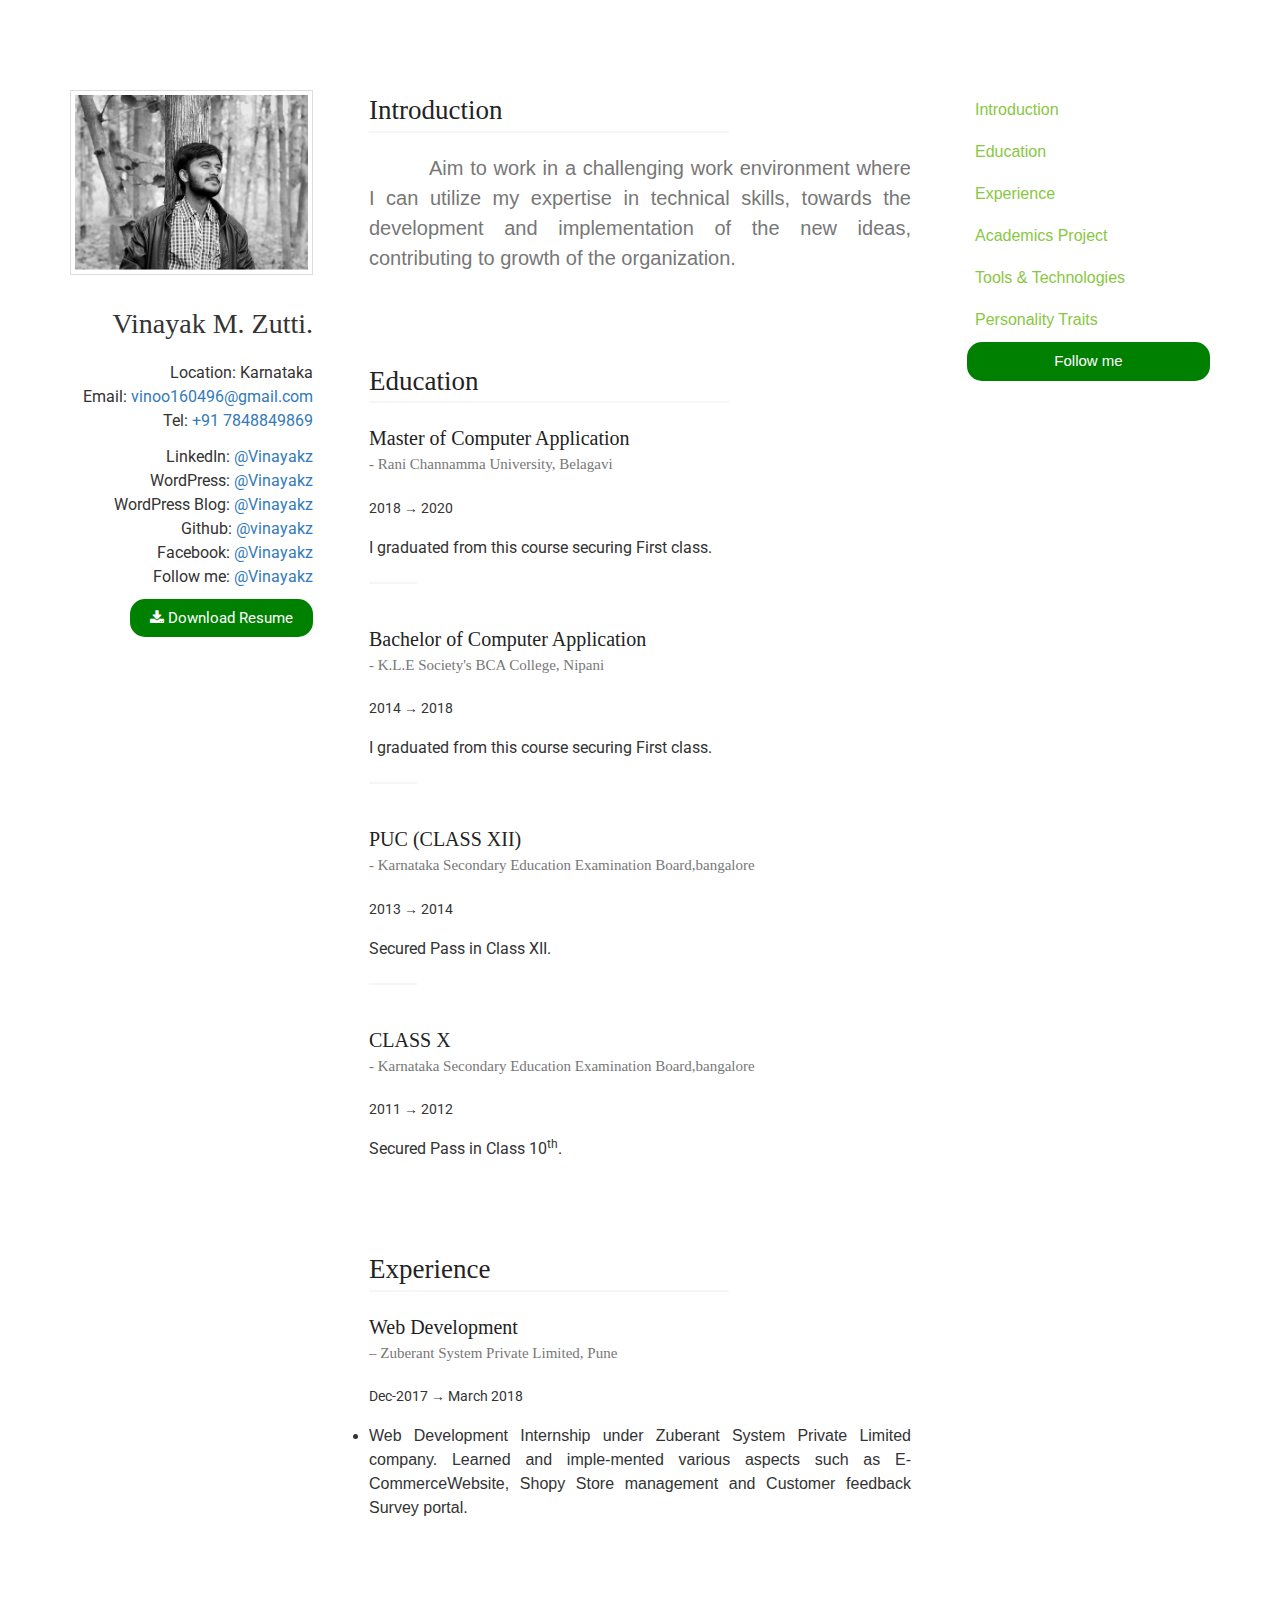
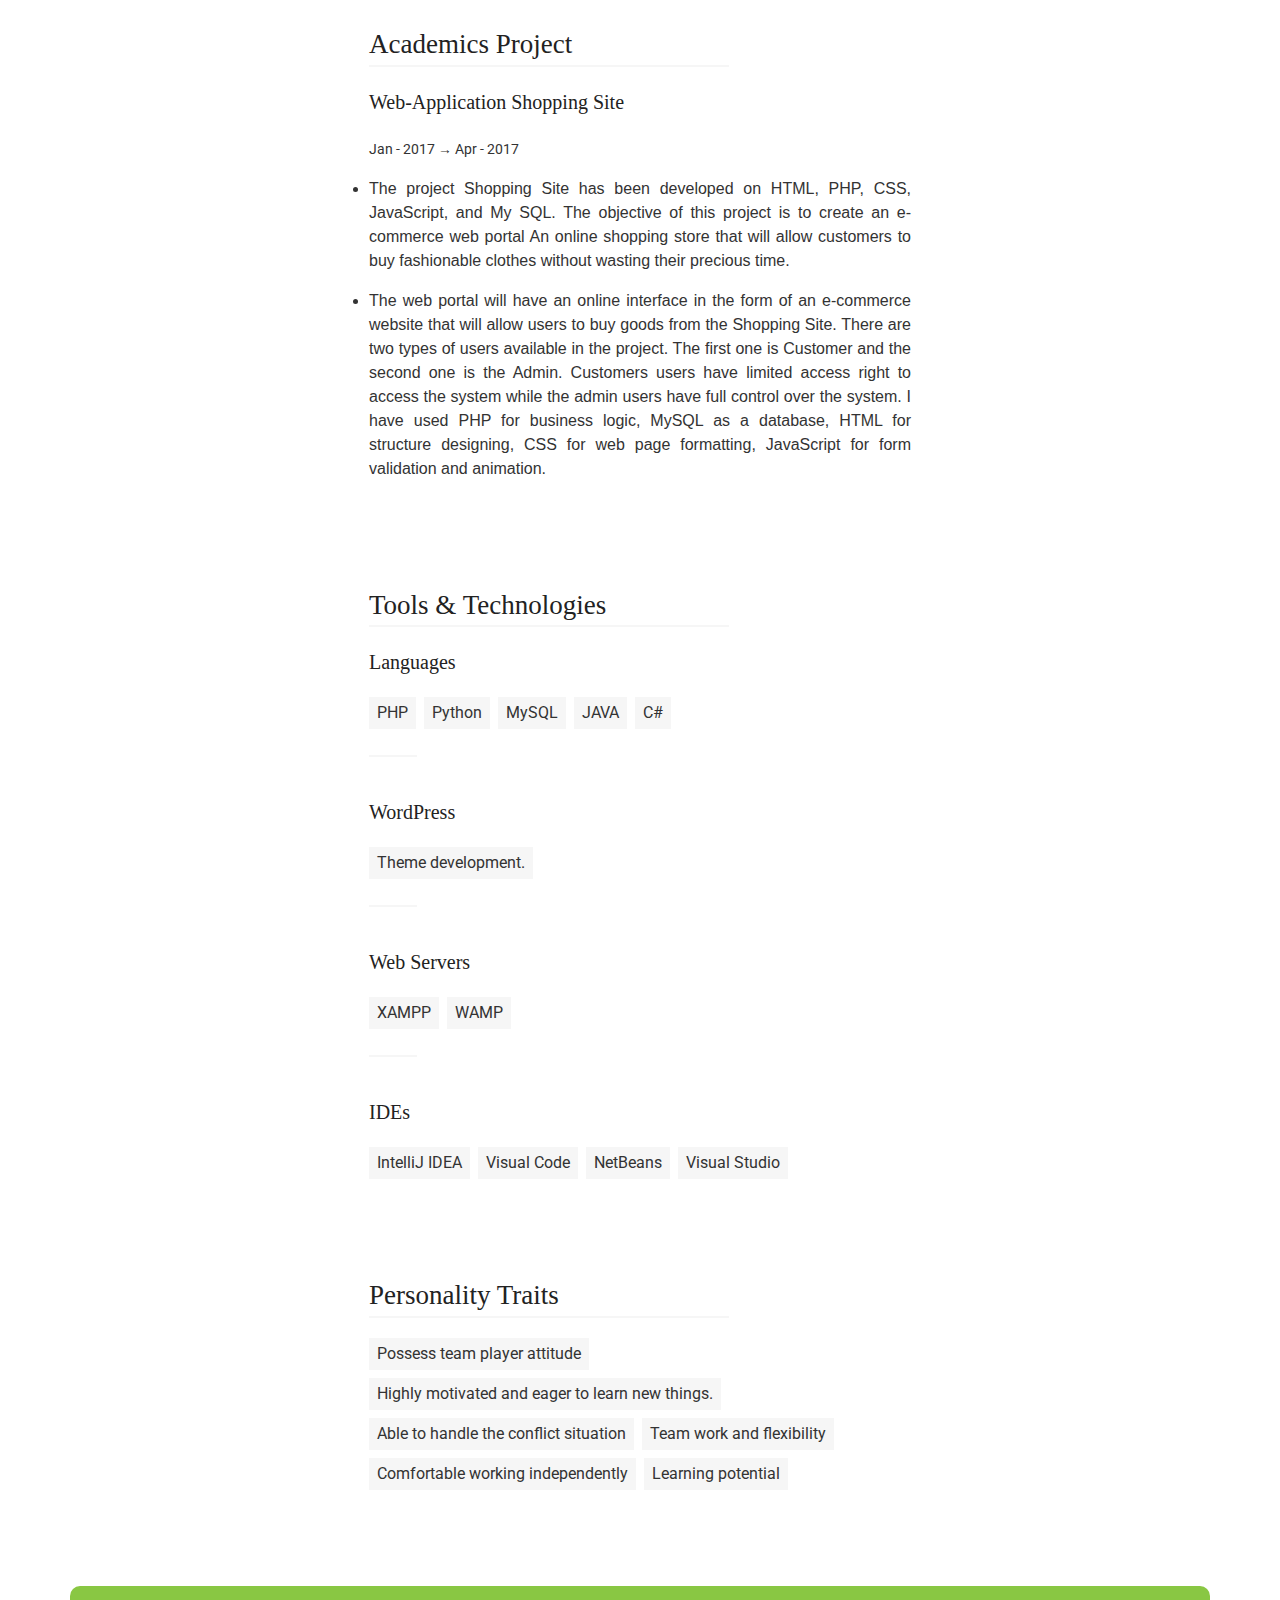
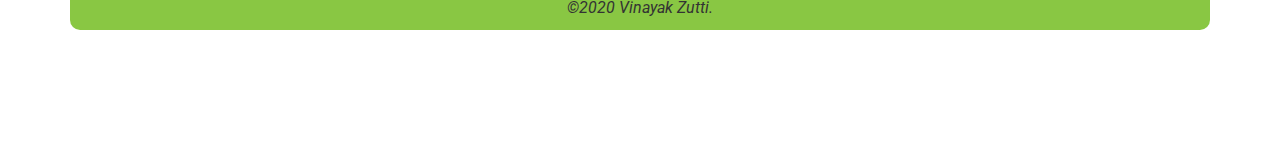
==== index.html @ da9be125 "Update index.html" ====
<!DOCTYPE html>
<html class="gr__themes_lbarrow_com" lang="en"><head>
<meta http-equiv="content-type" content="text/html; charset=UTF-8">
    <title>Vinayak Zutti</title>
    <meta charset="utf-8">
    <meta name="viewport" content="width=device-width, initial-scale=1">
    <meta http-equiv="X-UA-Compatible" content="IE=edge">

    <meta name="description" content="Vinayak Zutti">
    <link rel="icon" href="vinayak.JPG" type="image/gif" sizes="16x16">

    <!-- Styles -->
    <link rel="stylesheet" href="https://cdnjs.cloudflare.com/ajax/libs/font-awesome/4.7.0/css/font-awesome.min.css">
    <link rel="stylesheet" media="all" href="styles/plain.css">
    <link rel="stylesheet" media="all" href="styles/style.css">
    <!-- /Styles -->

    <!-- HTML5 shim and Respond.js for IE8 support of HTML5 elements and media queries -->
    <!-- WARNING: Respond.js doesn't work if you view the page via file:// -->
    <!--[if lt IE 9]>
      <script src="https://oss.maxcdn.com/html5shiv/3.7.3/html5shiv.min.js"></script>
      <script src="https://oss.maxcdn.com/respond/1.4.2/respond.min.js"></script>
    <![endif]-->
<script src="styles/prompt.js"></script>

</head>

<body data-spy="scroll" data-target="#resumeNavigationScrollSpy" data-offset="70" data-gr-c-s-loaded="true">    
    
    <div class="container">
        
        <div class="row">
            <div class="col-xs-12 col-sm-4 col-md-3 resume-profile">

                <img src="./vinayak.JPG" class="img-thumbnail" alt="Vinayak M. Zutti." width="250">
                <p style="font-family: 'Times New Roman', Times, serif; font-size: 21pt;">Vinayak M. Zutti.</p>

                <ul class="list-unstyled">
                    <li>Location: Karnataka</li>
                    <li>Email: <a href="mailto://vinoo160496@gmail.com">vinoo160496@gmail.com</a></li>                    
                    <li>Tel: <a href="tel://+918904163401">+91 7848849869</a></li>
                    
                </ul>

                <ul class="list-unstyled">
                    <li>
                        LinkedIn: <a href="https://www.linkedin.com/in/vinayak-zutti-a505b1134/" target="_blank">@Vinayakz</a>
                    </li>
                    <li>
                        WordPress: <a href="https://profiles.wordpress.org/vinayakz/" target="_blank">@Vinayakz</a>
                    </li>
                    <li>
                        WordPress Blog: <a href="https://vinayakz.wordpress.com/" target="_blank">@Vinayakz</a>
                    </li>
                    <li>
                        Github: <a href="http://github.com/vinayakz" target="_blank">@vinayakz</a>
                    </li>   
                    <li>
                        Facebook: <a href="https://www.facebook.com/vinoo160496" target="_blank">@Vinayakz</a>
                    </li>   
                    <li>
                        Follow me: <a href="https://vinayakz.github.io/Follow_me.html" target="_blank">@Vinayakz</a>
                    </li> 
                    <li style="margin-top: 10px;"><a href="styles/Vinayak_Z_R_sum_.pdf" class="btn"><i class="fa fa-download"></i>  Download Resume</a></li>            
                </ul>
            </div>
            <!-- /.resume-profile -->

            <div class="col-xs-12 col-sm-8 col-md-6 resume-info">

                <section class="resume-info-section">
                    <h2 id="introduction">Introduction</h2>
                    <p class="lead text-justify" style="font-family: 'Lucida Sans', 'Lucida Sans Regular', 'Lucida Grande', 'Lucida Sans Unicode', Geneva, Verdana, sans-serif; font">
                        &emsp;&emsp;&emsp;Aim to work in a challenging work environment where I can utilize my expertise in technical skills, towards the development and implementation of the new ideas, contributing to growth of the organization.
                                         
                    </p>
                </section>

                <section class="resume-info-section">
                    <h2 id="education">Education</h2>

                    <div class="resume-info-section-block">
                        <h4>
                            Master of Computer Application
                            <small>- Rani Channamma University, Belagavi </small>
                        </h4>
                        <p>
                            <small>
                                2018 → 2020
                            </small>
                        </p>
                        <p>
                            I graduated from this course securing First class.
                        </p>
                    </div>


                    <div class="resume-info-section-block">
                        <h4>
                            Bachelor of Computer Application
                            <small>- K.L.E Society's BCA College, Nipani </small>
                        </h4>
                        <p>
                            <small>
                                2014 → 2018
                            </small>
                        </p>

                        <p>
                            I graduated from this course securing First class.
                        </p>
                    </div>

                    <div class="resume-info-section-block">
                        <h4>
                            PUC (CLASS XII)
                            <small>- Karnataka Secondary Education Examination Board,bangalore </small>
                        </h4>
                        <p>
                            <small>
                                2013 → 2014
                            </small>
                        </p>

                        <p>
                            Secured Pass in Class XII.
                        </p>
                    </div>


                    <div class="resume-info-section-block">
                        <h4>
                            CLASS X
                            <small>- Karnataka Secondary Education Examination Board,bangalore </small>
                        </h4>
                        <p>
                            <small>
                                2011 → 2012
                            </small>
                        </p>

                        <p>
                            Secured Pass in Class 10<sup>th</sup>.
                        </p>
                    </div>

                </section>

                <section class="resume-info-section">
                    <h2 id="experience">Experience</h2>
                    <div class="resume-info-section-block">
                        <h4 id="experience-web-designer-and-trainee-web-developer">
                            Web Development
                            <small> – Zuberant System Private Limited, Pune</small>
                        </h4>
                        <p>
                            <small>
                                Dec-2017 → March 2018
                            </small>
                        </p>

                        <p>
                            <ul style="text-align: justify; padding: 0; flex: auto; margin: 0; font-family: 'Trebuchet MS', 'Lucida Sans Unicode', 'Lucida Grande', 'Lucida Sans', Arial, sans-serif;">
                                <li>Web Development Internship under Zuberant System Private Limited company. Learned and imple-mented
                                various aspects such as E-CommerceWebsite, Shopy Store management and Customer feedback Survey portal.</li>
                            </ul>                     
                        </p>
                        
                    </div>
                    
                </section>



                <section class="resume-info-section">
                    <h2 id="ACADEMICPROJECTS">Academics Project</h2>
                    <div class="resume-info-section-block">
                        <h4 id="experience-web-designer-and-trainee-web-developer">
                            Web-Application Shopping Site
                        </h4>
                        <p>
                            <small>
                                Jan - 2017 → Apr - 2017
                            </small>
                        </p>

                        <p>
                            <ul style="text-align: justify; padding: 0; flex: auto; margin: 0; font-family: 'Trebuchet MS', 'Lucida Sans Unicode', 'Lucida Grande', 'Lucida Sans', Arial, sans-serif;">
                                <li>The project Shopping Site has been developed on HTML, PHP, CSS, JavaScript, and My SQL. The objective of this project is to create an e-commerce web portal An online shopping store that will allow customers to buy fashionable clothes without wasting their precious time.</li>
                                <li>The web portal will have an online interface in the form of an e-commerce website that will allow users to buy goods from the Shopping Site. There are two types of users available in the project. The first one is Customer and the second one is the Admin. Customers users have limited access right to access the system while the admin users have full control over the system. I have used PHP for business logic, MySQL as a database, HTML for structure designing, CSS for web page formatting, JavaScript for form validation and animation.</li>
                                
                            </ul>                     
                        </p>
                        
                    </div>
                    
                </section>



                <section class="resume-info-section tools-and-tech">
                    <h2 id="tools-and-technologies">Tools &amp; Technologies</h2>

                    <div class="resume-info-section-block">
                        <h4>Languages</h4>
                        <ul class="list-unstyled tag-list">                            
                            <li>PHP</li>
                            <li>Python</li>
                            <li>MySQL</li>
                            <li>JAVA</li>
                            <li>C#</li>                            
                        </ul>
                    </div>

                    <div class="resume-info-section-block">
                        <h4>WordPress</h4>
                        <ul class="list-unstyled tag-list">
                            <li>Theme development.</li>
                        </ul>
                    </div>

                    <div class="resume-info-section-block">
                        <h4>Web Servers</h4>
                        <ul class="list-unstyled tag-list">
                            <li>XAMPP</li>
                            <li>WAMP</li>                          
                        </ul>
                    </div>

                    <div class="resume-info-section-block">
                        <h4>IDEs</h4>
                        <ul class="list-unstyled tag-list">
                            <li>IntelliJ IDEA</li>
                            <li>Visual Code</li>                            
                            <li>NetBeans</li>
                            <li>Visual Studio</li>
                        </ul>
                    </div>
                    
                </section>
                
                <section class="resume-info-section">
                    <h2 id="PersonalityTraits">Personality Traits</h2>
                    <ul class="list-unstyled tag-list">
                        <li>Possess team player attitude</li> 
                        <li>Highly motivated and eager to learn new things.</li>   
                        <li>Able to handle the conflict situation</li> 
                        <li>Team work and flexibility</li> 
                        <li>Comfortable working independently</li> 
                        <li>Learning potential</li> 
                    </ul>

                </section>


            </div>
            <!-- /.resume-info -->

            <div id="resumeNavigationScrollSpy" class="col-md-3">
                <ul style="font-family: 'Trebuchet MS', 'Lucida Sans Unicode', 'Lucida Grande', 'Lucida Sans', Arial, sans-serif;" class="nav nav nav-pills nav-stacked resume-navigation hidden-print hidden-sm hidden-xs affix-top" data-spy="affix" data-offset-top="0">
                   
                    <li>
                        <a style="border-radius: 10px; color: #89c743;" href="#introduction">Introduction</a>
                    </li>
                    <li>
                        <a style="border-radius: 10px; color: #89c743;" href="#education">Education</a>
                    </li>
                    <li>
                        <a style="border-radius: 10px; color: #89c743;" href="#experience">Experience</a>
                        
                    </li>
                    <li>
                        <a style="border-radius: 10px; color: #89c743;" href="#ACADEMICPROJECTS">Academics Project</a>
                    </li>
                    <li>
                        <a style="border-radius: 10px; color: #89c743;" href="#tools-and-technologies">Tools &amp; Technologies</a>
                    </li>
                    <li>
                        <a style="border-radius: 10px; color: #89c743;" href="#PersonalityTraits">Personality Traits</a>
                    </li>
                    <li>
                        <a style="border-radius: 15px; color: #fff;" class="btn" href="Follow_me.html">Follow me</a>
                    </li>
                   <!-- <li>

                        <a style="border-radius: 10px; color: #89c743;" href="logout.php">Logout</a>
                    </li> -->
                        
                </ul>
                <!-- /.resume-navigation -->
            </div> <!-- /#resumeNavigationScrollSpy -->
        </div>
        <!-- /.row -->
        <div class="footer" style="position:static; left: 0; bottom: -2958px; width: 100%; font-style: italic;">&copy;2020 Vinayak Zutti.</div>
    </div>
    <!-- /.Container -->
    

    <!-- Javascript -->
    <script type="text/javascript" src="styles/app.js"></script>
    <!-- /Javscript -->
    
    
       <!--  <script type="text/javascript">
            alert("Page is restricted. Please login to continue.");
            window.location.href="index.php";
        </script>
 -->
</body><span class="gr__tooltip"><span class="gr__tooltip-content"></span><i class="gr__tooltip-logo"></i><span class="gr__triangle"></span></span>

</html>
---- styles/plain.css ----
@charset "UTF-8";@import url(https://fonts.googleapis.com/css?family=Roboto);/*!
 * Bootstrap v3.3.7 (http://getbootstrap.com)
 * Copyright 2011-2016 Twitter, Inc.
 * Licensed under MIT (https://github.com/twbs/bootstrap/blob/master/LICENSE)
 *//*! normalize.css v3.0.3 | MIT License | github.com/necolas/normalize.css */hr,img{border:0}body,figure{margin:0}.btn-group>.btn-group,.btn-toolbar .btn,.btn-toolbar .btn-group,.btn-toolbar .input-group,.col-xs-1,.col-xs-10,.col-xs-11,.col-xs-12,.col-xs-2,.col-xs-3,.col-xs-4,.col-xs-5,.col-xs-6,.col-xs-7,.col-xs-8,.col-xs-9,.dropdown-menu{float:left}.img-responsive,.img-thumbnail,.table,label{max-width:100%}.navbar-fixed-bottom .navbar-collapse,.navbar-fixed-top .navbar-collapse,.pre-scrollable{max-height:340px}html{font-family:sans-serif;-ms-text-size-adjust:100%;-webkit-text-size-adjust:100%}article,aside,details,figcaption,figure,footer,header,hgroup,main,menu,nav,section,summary{display:block}audio,canvas,progress,video{display:inline-block;vertical-align:baseline}audio:not([controls]){display:none;height:0}[hidden],template{display:none}a{background-color:transparent}a:active,a:hover{outline:0}b,optgroup,strong{font-weight:700}dfn{font-style:italic}h1{margin:.67em 0}mark{background:#ff0;color:#000}sub,sup{font-size:75%;line-height:0;position:relative;vertical-align:baseline}sup{top:-.5em}sub{bottom:-.25em}img{vertical-align:middle}svg:not(:root){overflow:hidden}hr{box-sizing:content-box;height:0}pre,textarea{overflow:auto}code,kbd,pre,samp{font-size:1em}button,input,optgroup,select,textarea{color:inherit;font:inherit;margin:0}button{overflow:visible}button,select{text-transform:none}button,html input[type=button],input[type=reset],input[type=submit]{-webkit-appearance:button;cursor:pointer}button[disabled],html input[disabled]{cursor:default}button::-moz-focus-inner,input::-moz-focus-inner{border:0;padding:0}input[type=checkbox],input[type=radio]{box-sizing:border-box;padding:0}input[type=number]::-webkit-inner-spin-button,input[type=number]::-webkit-outer-spin-button{height:auto}input[type=search]::-webkit-search-cancel-button,input[type=search]::-webkit-search-decoration{-webkit-appearance:none}table{border-collapse:collapse;border-spacing:0}td,th{padding:0}/*! Source: https://github.com/h5bp/html5-boilerplate/blob/master/src/css/main.css */@media print{blockquote,img,pre,tr{page-break-inside:avoid}*,:after,:before{background:0 0!important;color:#000!important;box-shadow:none!important;text-shadow:none!important}a,a:visited{text-decoration:underline}a[href]:after{content:" (" attr(href) ")"}abbr[title]:after{content:" (" attr(title) ")"}a[href^="#"]:after,a[href^="javascript:"]:after{content:""}blockquote,pre{border:1px solid #999}thead{display:table-header-group}img{max-width:100%!important}h2,h3,p{orphans:3;widows:3}h2,h3{page-break-after:avoid}.navbar{display:none}.btn>.caret,.dropup>.btn>.caret{border-top-color:#000!important}.label{border:1px solid #000}.table{border-collapse:collapse!important}.table td,.table th{background-color:#fff!important}.table-bordered td,.table-bordered th{border:1px solid #ddd!important}}.btn,.btn-danger.active,.btn-danger:active,.btn-default.active,.btn-default:active,.btn-info.active,.btn-info:active,.btn-primary.active,.btn-primary:active,.btn-warning.active,.btn-warning:active,.btn.active,.btn:active,.dropdown-menu>.disabled>a:focus,.dropdown-menu>.disabled>a:hover,.form-control,.navbar-toggle,.open>.btn-danger.dropdown-toggle,.open>.btn-default.dropdown-toggle,.open>.btn-info.dropdown-toggle,.open>.btn-primary.dropdown-toggle,.open>.btn-warning.dropdown-toggle{background-image:none}.img-thumbnail,body{background-color:#fff}@font-face{font-family:'Glyphicons Halflings';src:url(../fonts/bootstrap/glyphicons-halflings-regular.eot);src:url(../fonts/bootstrap/glyphicons-halflings-regular.eot?#iefix) format("embedded-opentype"),url(../fonts/bootstrap/glyphicons-halflings-regular.woff2) format("woff2"),url(../fonts/bootstrap/glyphicons-halflings-regular.woff) format("woff"),url(../fonts/bootstrap/glyphicons-halflings-regular.ttf) format("truetype"),url(../fonts/bootstrap/glyphicons-halflings-regular.svg#glyphicons_halflingsregular) format("svg")}.glyphicon{position:relative;top:1px;display:inline-block;font-family:'Glyphicons Halflings';font-style:normal;font-weight:400;line-height:1;-webkit-font-smoothing:antialiased;-moz-osx-font-smoothing:grayscale}.glyphicon-asterisk:before{content:"\002a"}.glyphicon-plus:before{content:"\002b"}.glyphicon-eur:before,.glyphicon-euro:before{content:"\20ac"}.glyphicon-minus:before{content:"\2212"}.glyphicon-cloud:before{content:"\2601"}.glyphicon-envelope:before{content:"\2709"}.glyphicon-pencil:before{content:"\270f"}.glyphicon-glass:before{content:"\e001"}.glyphicon-music:before{content:"\e002"}.glyphicon-search:before{content:"\e003"}.glyphicon-heart:before{content:"\e005"}.glyphicon-star:before{content:"\e006"}.glyphicon-star-empty:before{content:"\e007"}.glyphicon-user:before{content:"\e008"}.glyphicon-film:before{content:"\e009"}.glyphicon-th-large:before{content:"\e010"}.glyphicon-th:before{content:"\e011"}.glyphicon-th-list:before{content:"\e012"}.glyphicon-ok:before{content:"\e013"}.glyphicon-remove:before{content:"\e014"}.glyphicon-zoom-in:before{content:"\e015"}.glyphicon-zoom-out:before{content:"\e016"}.glyphicon-off:before{content:"\e017"}.glyphicon-signal:before{content:"\e018"}.glyphicon-cog:before{content:"\e019"}.glyphicon-trash:before{content:"\e020"}.glyphicon-home:before{content:"\e021"}.glyphicon-file:before{content:"\e022"}.glyphicon-time:before{content:"\e023"}.glyphicon-road:before{content:"\e024"}.glyphicon-download-alt:before{content:"\e025"}.glyphicon-download:before{content:"\e026"}.glyphicon-upload:before{content:"\e027"}.glyphicon-inbox:before{content:"\e028"}.glyphicon-play-circle:before{content:"\e029"}.glyphicon-repeat:before{content:"\e030"}.glyphicon-refresh:before{content:"\e031"}.glyphicon-list-alt:before{content:"\e032"}.glyphicon-lock:before{content:"\e033"}.glyphicon-flag:before{content:"\e034"}.glyphicon-headphones:before{content:"\e035"}.glyphicon-volume-off:before{content:"\e036"}.glyphicon-volume-down:before{content:"\e037"}.glyphicon-volume-up:before{content:"\e038"}.glyphicon-qrcode:before{content:"\e039"}.glyphicon-barcode:before{content:"\e040"}.glyphicon-tag:before{content:"\e041"}.glyphicon-tags:before{content:"\e042"}.glyphicon-book:before{content:"\e043"}.glyphicon-bookmark:before{content:"\e044"}.glyphicon-print:before{content:"\e045"}.glyphicon-camera:before{content:"\e046"}.glyphicon-font:before{content:"\e047"}.glyphicon-bold:before{content:"\e048"}.glyphicon-italic:before{content:"\e049"}.glyphicon-text-height:before{content:"\e050"}.glyphicon-text-width:before{content:"\e051"}.glyphicon-align-left:before{content:"\e052"}.glyphicon-align-center:before{content:"\e053"}.glyphicon-align-right:before{content:"\e054"}.glyphicon-align-justify:before{content:"\e055"}.glyphicon-list:before{content:"\e056"}.glyphicon-indent-left:before{content:"\e057"}.glyphicon-indent-right:before{content:"\e058"}.glyphicon-facetime-video:before{content:"\e059"}.glyphicon-picture:before{content:"\e060"}.glyphicon-map-marker:before{content:"\e062"}.glyphicon-adjust:before{content:"\e063"}.glyphicon-tint:before{content:"\e064"}.glyphicon-edit:before{content:"\e065"}.glyphicon-share:before{content:"\e066"}.glyphicon-check:before{content:"\e067"}.glyphicon-move:before{content:"\e068"}.glyphicon-step-backward:before{content:"\e069"}.glyphicon-fast-backward:before{content:"\e070"}.glyphicon-backward:before{content:"\e071"}.glyphicon-play:before{content:"\e072"}.glyphicon-pause:before{content:"\e073"}.glyphicon-stop:before{content:"\e074"}.glyphicon-forward:before{content:"\e075"}.glyphicon-fast-forward:before{content:"\e076"}.glyphicon-step-forward:before{content:"\e077"}.glyphicon-eject:before{content:"\e078"}.glyphicon-chevron-left:before{content:"\e079"}.glyphicon-chevron-right:before{content:"\e080"}.glyphicon-plus-sign:before{content:"\e081"}.glyphicon-minus-sign:before{content:"\e082"}.glyphicon-remove-sign:before{content:"\e083"}.glyphicon-ok-sign:before{content:"\e084"}.glyphicon-question-sign:before{content:"\e085"}.glyphicon-info-sign:before{content:"\e086"}.glyphicon-screenshot:before{content:"\e087"}.glyphicon-remove-circle:before{content:"\e088"}.glyphicon-ok-circle:before{content:"\e089"}.glyphicon-ban-circle:before{content:"\e090"}.glyphicon-arrow-left:before{content:"\e091"}.glyphicon-arrow-right:before{content:"\e092"}.glyphicon-arrow-up:before{content:"\e093"}.glyphicon-arrow-down:before{content:"\e094"}.glyphicon-share-alt:before{content:"\e095"}.glyphicon-resize-full:before{content:"\e096"}.glyphicon-resize-small:before{content:"\e097"}.glyphicon-exclamation-sign:before{content:"\e101"}.glyphicon-gift:before{content:"\e102"}.glyphicon-leaf:before{content:"\e103"}.glyphicon-fire:before{content:"\e104"}.glyphicon-eye-open:before{content:"\e105"}.glyphicon-eye-close:before{content:"\e106"}.glyphicon-warning-sign:before{content:"\e107"}.glyphicon-plane:before{content:"\e108"}.glyphicon-calendar:before{content:"\e109"}.glyphicon-random:before{content:"\e110"}.glyphicon-comment:before{content:"\e111"}.glyphicon-magnet:before{content:"\e112"}.glyphicon-chevron-up:before{content:"\e113"}.glyphicon-chevron-down:before{content:"\e114"}.glyphicon-retweet:before{content:"\e115"}.glyphicon-shopping-cart:before{content:"\e116"}.glyphicon-folder-close:before{content:"\e117"}.glyphicon-folder-open:before{content:"\e118"}.glyphicon-resize-vertical:before{content:"\e119"}.glyphicon-resize-horizontal:before{content:"\e120"}.glyphicon-hdd:before{content:"\e121"}.glyphicon-bullhorn:before{content:"\e122"}.glyphicon-bell:before{content:"\e123"}.glyphicon-certificate:before{content:"\e124"}.glyphicon-thumbs-up:before{content:"\e125"}.glyphicon-thumbs-down:before{content:"\e126"}.glyphicon-hand-right:before{content:"\e127"}.glyphicon-hand-left:before{content:"\e128"}.glyphicon-hand-up:before{content:"\e129"}.glyphicon-hand-down:before{content:"\e130"}.glyphicon-circle-arrow-right:before{content:"\e131"}.glyphicon-circle-arrow-left:before{content:"\e132"}.glyphicon-circle-arrow-up:before{content:"\e133"}.glyphicon-circle-arrow-down:before{content:"\e134"}.glyphicon-globe:before{content:"\e135"}.glyphicon-wrench:before{content:"\e136"}.glyphicon-tasks:before{content:"\e137"}.glyphicon-filter:before{content:"\e138"}.glyphicon-briefcase:before{content:"\e139"}.glyphicon-fullscreen:before{content:"\e140"}.glyphicon-dashboard:before{content:"\e141"}.glyphicon-paperclip:before{content:"\e142"}.glyphicon-heart-empty:before{content:"\e143"}.glyphicon-link:before{content:"\e144"}.glyphicon-phone:before{content:"\e145"}.glyphicon-pushpin:before{content:"\e146"}.glyphicon-usd:before{content:"\e148"}.glyphicon-gbp:before{content:"\e149"}.glyphicon-sort:before{content:"\e150"}.glyphicon-sort-by-alphabet:before{content:"\e151"}.glyphicon-sort-by-alphabet-alt:before{content:"\e152"}.glyphicon-sort-by-order:before{content:"\e153"}.glyphicon-sort-by-order-alt:before{content:"\e154"}.glyphicon-sort-by-attributes:before{content:"\e155"}.glyphicon-sort-by-attributes-alt:before{content:"\e156"}.glyphicon-unchecked:before{content:"\e157"}.glyphicon-expand:before{content:"\e158"}.glyphicon-collapse-down:before{content:"\e159"}.glyphicon-collapse-up:before{content:"\e160"}.glyphicon-log-in:before{content:"\e161"}.glyphicon-flash:before{content:"\e162"}.glyphicon-log-out:before{content:"\e163"}.glyphicon-new-window:before{content:"\e164"}.glyphicon-record:before{content:"\e165"}.glyphicon-save:before{content:"\e166"}.glyphicon-open:before{content:"\e167"}.glyphicon-saved:before{content:"\e168"}.glyphicon-import:before{content:"\e169"}.glyphicon-export:before{content:"\e170"}.glyphicon-send:before{content:"\e171"}.glyphicon-floppy-disk:before{content:"\e172"}.glyphicon-floppy-saved:before{content:"\e173"}.glyphicon-floppy-remove:before{content:"\e174"}.glyphicon-floppy-save:before{content:"\e175"}.glyphicon-floppy-open:before{content:"\e176"}.glyphicon-credit-card:before{content:"\e177"}.glyphicon-transfer:before{content:"\e178"}.glyphicon-cutlery:before{content:"\e179"}.glyphicon-header:before{content:"\e180"}.glyphicon-compressed:before{content:"\e181"}.glyphicon-earphone:before{content:"\e182"}.glyphicon-phone-alt:before{content:"\e183"}.glyphicon-tower:before{content:"\e184"}.glyphicon-stats:before{content:"\e185"}.glyphicon-sd-video:before{content:"\e186"}.glyphicon-hd-video:before{content:"\e187"}.glyphicon-subtitles:before{content:"\e188"}.glyphicon-sound-stereo:before{content:"\e189"}.glyphicon-sound-dolby:before{content:"\e190"}.glyphicon-sound-5-1:before{content:"\e191"}.glyphicon-sound-6-1:before{content:"\e192"}.glyphicon-sound-7-1:before{content:"\e193"}.glyphicon-copyright-mark:before{content:"\e194"}.glyphicon-registration-mark:before{content:"\e195"}.glyphicon-cloud-download:before{content:"\e197"}.glyphicon-cloud-upload:before{content:"\e198"}.glyphicon-tree-conifer:before{content:"\e199"}.glyphicon-tree-deciduous:before{content:"\e200"}.glyphicon-cd:before{content:"\e201"}.glyphicon-save-file:before{content:"\e202"}.glyphicon-open-file:before{content:"\e203"}.glyphicon-level-up:before{content:"\e204"}.glyphicon-copy:before{content:"\e205"}.glyphicon-paste:before{content:"\e206"}.glyphicon-alert:before{content:"\e209"}.glyphicon-equalizer:before{content:"\e210"}.glyphicon-king:before{content:"\e211"}.glyphicon-queen:before{content:"\e212"}.glyphicon-pawn:before{content:"\e213"}.glyphicon-bishop:before{content:"\e214"}.glyphicon-knight:before{content:"\e215"}.glyphicon-baby-formula:before{content:"\e216"}.glyphicon-tent:before{content:"\26fa"}.glyphicon-blackboard:before{content:"\e218"}.glyphicon-bed:before{content:"\e219"}.glyphicon-apple:before{content:"\f8ff"}.glyphicon-erase:before{content:"\e221"}.glyphicon-hourglass:before{content:"\231b"}.glyphicon-lamp:before{content:"\e223"}.glyphicon-duplicate:before{content:"\e224"}.glyphicon-piggy-bank:before{content:"\e225"}.glyphicon-scissors:before{content:"\e226"}.glyphicon-bitcoin:before,.glyphicon-btc:before,.glyphicon-xbt:before{content:"\e227"}.glyphicon-jpy:before,.glyphicon-yen:before{content:"\00a5"}.glyphicon-rub:before,.glyphicon-ruble:before{content:"\20bd"}.glyphicon-scale:before{content:"\e230"}.glyphicon-ice-lolly:before{content:"\e231"}.glyphicon-ice-lolly-tasted:before{content:"\e232"}.glyphicon-education:before{content:"\e233"}.glyphicon-option-horizontal:before{content:"\e234"}.glyphicon-option-vertical:before{content:"\e235"}.glyphicon-menu-hamburger:before{content:"\e236"}.glyphicon-modal-window:before{content:"\e237"}.glyphicon-oil:before{content:"\e238"}.glyphicon-grain:before{content:"\e239"}.glyphicon-sunglasses:before{content:"\e240"}.glyphicon-text-size:before{content:"\e241"}.glyphicon-text-color:before{content:"\e242"}.glyphicon-text-background:before{content:"\e243"}.glyphicon-object-align-top:before{content:"\e244"}.glyphicon-object-align-bottom:before{content:"\e245"}.glyphicon-object-align-horizontal:before{content:"\e246"}.glyphicon-object-align-left:before{content:"\e247"}.glyphicon-object-align-vertical:before{content:"\e248"}.glyphicon-object-align-right:before{content:"\e249"}.glyphicon-triangle-right:before{content:"\e250"}.glyphicon-triangle-left:before{content:"\e251"}.glyphicon-triangle-bottom:before{content:"\e252"}.glyphicon-triangle-top:before{content:"\e253"}.glyphicon-console:before{content:"\e254"}.glyphicon-superscript:before{content:"\e255"}.glyphicon-subscript:before{content:"\e256"}.glyphicon-menu-left:before{content:"\e257"}.glyphicon-menu-right:before{content:"\e258"}.glyphicon-menu-down:before{content:"\e259"}.glyphicon-menu-up:before{content:"\e260"}*,:after,:before{box-sizing:border-box}html{font-size:10px;-webkit-tap-highlight-color:transparent}body{font-family:Roboto,sans-serif;font-size:16px;line-height:1.5;color:#333}button,input,select,textarea{font-family:inherit;font-size:inherit;line-height:inherit}a{color:#337ab7;text-decoration:none}a:focus,a:hover{color:#23527c;text-decoration:underline}a:focus{outline:-webkit-focus-ring-color auto 5px;outline-offset:-2px}.img-responsive{display:block;height:auto}.img-rounded{border-radius:0}.img-thumbnail{padding:4px;line-height:1.5;border:1px solid #ddd;border-radius:0;-webkit-transition:all .2s ease-in-out;transition:all .2s ease-in-out;display:inline-block;height:auto}.img-circle{border-radius:50%}hr{margin-top:24px;margin-bottom:24px;border-top:1px solid #eee}.sr-only{position:absolute;width:1px;height:1px;margin:-1px;padding:0;overflow:hidden;clip:rect(0,0,0,0);border:0}.sr-only-focusable:active,.sr-only-focusable:focus{position:static;width:auto;height:auto;margin:0;overflow:visible;clip:auto}[role=button]{cursor:pointer}.h1 .small,.h1 small,.h2 .small,.h2 small,.h3 .small,.h3 small,h1 .small,h1 small,h2 .small,h2 small,h3 .small,h3 small{font-size:65%}.h4 .small,.h4 small,.h5 .small,.h5 small,.h6 .small,.h6 small,h4 .small,h4 small,h5 .small,h5 small,h6 .small,h6 small{font-size:75%}.h1,h1{font-size:28px}.h2,h2{font-size:27px}.h3,h3{font-size:26px}.h4,h4{font-size:20px}.h5,h5{font-size:16px}.h6,h6{font-size:14px}.lead{margin-bottom:24px;font-weight:300}dt,kbd kbd,label{font-weight:700}@media (min-width:768px){.lead{font-size:24px}}.small,small{font-size:87%}.mark,mark{background-color:#fcf8e3;padding:.2em}.list-inline,.list-unstyled{padding-left:0;list-style:none}.text-left{text-align:left}.text-right{text-align:right}.text-center{text-align:center}.text-justify{text-align:justify}.text-nowrap{white-space:nowrap}.text-lowercase{text-transform:lowercase}.initialism,.text-uppercase{text-transform:uppercase}.text-capitalize{text-transform:capitalize}.text-muted{color:#777}.text-primary{color:#337ab7}a.text-primary:focus,a.text-primary:hover{color:#286090}.text-success{color:#3c763d}a.text-success:focus,a.text-success:hover{color:#2b542c}.text-info{color:#31708f}a.text-info:focus,a.text-info:hover{color:#245269}.text-warning{color:#8a6d3b}a.text-warning:focus,a.text-warning:hover{color:#66512c}.text-danger{color:#a94442}a.text-danger:focus,a.text-danger:hover{color:#843534}.bg-primary{color:#fff;background-color:#337ab7}a.bg-primary:focus,a.bg-primary:hover{background-color:#286090}.bg-success{background-color:#dff0d8}a.bg-success:focus,a.bg-success:hover{background-color:#c1e2b3}.bg-info{background-color:#d9edf7}a.bg-info:focus,a.bg-info:hover{background-color:#afd9ee}.bg-warning{background-color:#fcf8e3}a.bg-warning:focus,a.bg-warning:hover{background-color:#f7ecb5}.bg-danger{background-color:#f2dede}a.bg-danger:focus,a.bg-danger:hover{background-color:#e4b9b9}pre code,table{background-color:transparent}.page-header{padding-bottom:11px;margin:48px 0 24px;border-bottom:1px solid #eee}dl,ol,ul{margin-top:0}blockquote ol:last-child,blockquote p:last-child,blockquote ul:last-child,ol ol,ol ul,ul ol,ul ul{margin-bottom:0}address,dl{margin-bottom:24px}ol,ul{margin-bottom:12px}.list-inline{margin-left:-5px}.list-inline>li{display:inline-block;padding-left:5px;padding-right:5px}dd,dt{line-height:1.5}dd{margin-left:0}.dl-horizontal dd:after,.dl-horizontal dd:before{content:" ";display:table}.dl-horizontal dd:after{clear:both}@media (min-width:768px){.dl-horizontal dt{float:left;width:160px;clear:left;text-align:right;overflow:hidden;text-overflow:ellipsis;white-space:nowrap}.dl-horizontal dd{margin-left:180px}.container{width:776px}}.btn-group-vertical>.btn-group:after,.btn-toolbar:after,.clearfix:after,.container-fluid:after,.container:after,.dropdown-menu>li>a,.form-horizontal .form-group:after,.modal-footer:after,.modal-header:after,.nav:after,.navbar-collapse:after,.navbar-header:after,.pager:after,.panel-body:after,.resume-profile h1,.row:after{clear:both}abbr[data-original-title],abbr[title]{cursor:help;border-bottom:1px dotted #777}.initialism{font-size:90%}blockquote{padding:12px 24px;margin:0 0 24px;font-size:20px;border-left:5px solid #eee}blockquote .small,blockquote footer,blockquote small{display:block;font-size:80%;line-height:1.5;color:#777}legend,pre{color:#333}blockquote .small:before,blockquote footer:before,blockquote small:before{content:'\2014 \00A0'}.blockquote-reverse,blockquote.pull-right{padding-right:15px;padding-left:0;border-right:5px solid #eee;border-left:0;text-align:right}code,kbd{padding:2px 4px;font-size:90%;border-radius:0}caption,th{text-align:left}.blockquote-reverse .small:before,.blockquote-reverse footer:before,.blockquote-reverse small:before,blockquote.pull-right .small:before,blockquote.pull-right footer:before,blockquote.pull-right small:before{content:''}.blockquote-reverse .small:after,.blockquote-reverse footer:after,.blockquote-reverse small:after,blockquote.pull-right .small:after,blockquote.pull-right footer:after,blockquote.pull-right small:after{content:'\00A0 \2014'}address{font-style:normal;line-height:1.5}code,kbd,pre,samp{font-family:Menlo,Monaco,Consolas,"Courier New",monospace}code{color:#c7254e;background-color:#f9f2f4}kbd{color:#fff;background-color:#333;box-shadow:inset 0 -1px 0 rgba(0,0,0,.25)}kbd kbd{padding:0;font-size:100%;box-shadow:none}pre{display:block;padding:11.5px;margin:0 0 12px;font-size:15px;line-height:1.5;word-break:break-all;word-wrap:break-word;background-color:#f5f5f5;border:1px solid #ccc;border-radius:0}.container-fluid:after,.container-fluid:before,.container:after,.container:before,.row:after,.row:before{display:table;content:" "}.container,.container-fluid{margin-right:auto;margin-left:auto}pre code{padding:0;font-size:inherit;color:inherit;white-space:pre-wrap;border-radius:0}.container,.container-fluid{padding-left:28px;padding-right:28px}.close,legend{font-size:24px}.pre-scrollable{overflow-y:scroll}@media (min-width:992px){.container{width:996px}}@media (min-width:1200px){.container{width:1196px}}.row{margin-left:-28px;margin-right:-28px}.col-lg-1,.col-lg-10,.col-lg-11,.col-lg-12,.col-lg-2,.col-lg-3,.col-lg-4,.col-lg-5,.col-lg-6,.col-lg-7,.col-lg-8,.col-lg-9,.col-md-1,.col-md-10,.col-md-11,.col-md-12,.col-md-2,.col-md-3,.col-md-4,.col-md-5,.col-md-6,.col-md-7,.col-md-8,.col-md-9,.col-sm-1,.col-sm-10,.col-sm-11,.col-sm-12,.col-sm-2,.col-sm-3,.col-sm-4,.col-sm-5,.col-sm-6,.col-sm-7,.col-sm-8,.col-sm-9,.col-xs-1,.col-xs-10,.col-xs-11,.col-xs-12,.col-xs-2,.col-xs-3,.col-xs-4,.col-xs-5,.col-xs-6,.col-xs-7,.col-xs-8,.col-xs-9{position:relative;min-height:1px;padding-left:28px;padding-right:28px}.col-xs-1{width:8.3333333333%}.col-xs-2{width:16.6666666667%}.col-xs-3{width:25%}.col-xs-4{width:33.3333333333%}.col-xs-5{width:41.6666666667%}.col-xs-6{width:50%}.col-xs-7{width:58.3333333333%}.col-xs-8{width:66.6666666667%}.col-xs-9{width:75%}.col-xs-10{width:83.3333333333%}.col-xs-11{width:91.6666666667%}.col-xs-12{width:100%}.col-xs-pull-0{right:auto}.col-xs-pull-1{right:8.3333333333%}.col-xs-pull-2{right:16.6666666667%}.col-xs-pull-3{right:25%}.col-xs-pull-4{right:33.3333333333%}.col-xs-pull-5{right:41.6666666667%}.col-xs-pull-6{right:50%}.col-xs-pull-7{right:58.3333333333%}.col-xs-pull-8{right:66.6666666667%}.col-xs-pull-9{right:75%}.col-xs-pull-10{right:83.3333333333%}.col-xs-pull-11{right:91.6666666667%}.col-xs-pull-12{right:100%}.col-xs-push-0{left:auto}.col-xs-push-1{left:8.3333333333%}.col-xs-push-2{left:16.6666666667%}.col-xs-push-3{left:25%}.col-xs-push-4{left:33.3333333333%}.col-xs-push-5{left:41.6666666667%}.col-xs-push-6{left:50%}.col-xs-push-7{left:58.3333333333%}.col-xs-push-8{left:66.6666666667%}.col-xs-push-9{left:75%}.col-xs-push-10{left:83.3333333333%}.col-xs-push-11{left:91.6666666667%}.col-xs-push-12{left:100%}.col-xs-offset-0{margin-left:0}.col-xs-offset-1{margin-left:8.3333333333%}.col-xs-offset-2{margin-left:16.6666666667%}.col-xs-offset-3{margin-left:25%}.col-xs-offset-4{margin-left:33.3333333333%}.col-xs-offset-5{margin-left:41.6666666667%}.col-xs-offset-6{margin-left:50%}.col-xs-offset-7{margin-left:58.3333333333%}.col-xs-offset-8{margin-left:66.6666666667%}.col-xs-offset-9{margin-left:75%}.col-xs-offset-10{margin-left:83.3333333333%}.col-xs-offset-11{margin-left:91.6666666667%}.col-xs-offset-12{margin-left:100%}@media (min-width:768px){.col-sm-1,.col-sm-10,.col-sm-11,.col-sm-12,.col-sm-2,.col-sm-3,.col-sm-4,.col-sm-5,.col-sm-6,.col-sm-7,.col-sm-8,.col-sm-9{float:left}.col-sm-1{width:8.3333333333%}.col-sm-2{width:16.6666666667%}.col-sm-3{width:25%}.col-sm-4{width:33.3333333333%}.col-sm-5{width:41.6666666667%}.col-sm-6{width:50%}.col-sm-7{width:58.3333333333%}.col-sm-8{width:66.6666666667%}.col-sm-9{width:75%}.col-sm-10{width:83.3333333333%}.col-sm-11{width:91.6666666667%}.col-sm-12{width:100%}.col-sm-pull-0{right:auto}.col-sm-pull-1{right:8.3333333333%}.col-sm-pull-2{right:16.6666666667%}.col-sm-pull-3{right:25%}.col-sm-pull-4{right:33.3333333333%}.col-sm-pull-5{right:41.6666666667%}.col-sm-pull-6{right:50%}.col-sm-pull-7{right:58.3333333333%}.col-sm-pull-8{right:66.6666666667%}.col-sm-pull-9{right:75%}.col-sm-pull-10{right:83.3333333333%}.col-sm-pull-11{right:91.6666666667%}.col-sm-pull-12{right:100%}.col-sm-push-0{left:auto}.col-sm-push-1{left:8.3333333333%}.col-sm-push-2{left:16.6666666667%}.col-sm-push-3{left:25%}.col-sm-push-4{left:33.3333333333%}.col-sm-push-5{left:41.6666666667%}.col-sm-push-6{left:50%}.col-sm-push-7{left:58.3333333333%}.col-sm-push-8{left:66.6666666667%}.col-sm-push-9{left:75%}.col-sm-push-10{left:83.3333333333%}.col-sm-push-11{left:91.6666666667%}.col-sm-push-12{left:100%}.col-sm-offset-0{margin-left:0}.col-sm-offset-1{margin-left:8.3333333333%}.col-sm-offset-2{margin-left:16.6666666667%}.col-sm-offset-3{margin-left:25%}.col-sm-offset-4{margin-left:33.3333333333%}.col-sm-offset-5{margin-left:41.6666666667%}.col-sm-offset-6{margin-left:50%}.col-sm-offset-7{margin-left:58.3333333333%}.col-sm-offset-8{margin-left:66.6666666667%}.col-sm-offset-9{margin-left:75%}.col-sm-offset-10{margin-left:83.3333333333%}.col-sm-offset-11{margin-left:91.6666666667%}.col-sm-offset-12{margin-left:100%}}@media (min-width:992px){.col-md-1,.col-md-10,.col-md-11,.col-md-12,.col-md-2,.col-md-3,.col-md-4,.col-md-5,.col-md-6,.col-md-7,.col-md-8,.col-md-9{float:left}.col-md-1{width:8.3333333333%}.col-md-2{width:16.6666666667%}.col-md-3{width:25%}.col-md-4{width:33.3333333333%}.col-md-5{width:41.6666666667%}.col-md-6{width:50%}.col-md-7{width:58.3333333333%}.col-md-8{width:66.6666666667%}.col-md-9{width:75%}.col-md-10{width:83.3333333333%}.col-md-11{width:91.6666666667%}.col-md-12{width:100%}.col-md-pull-0{right:auto}.col-md-pull-1{right:8.3333333333%}.col-md-pull-2{right:16.6666666667%}.col-md-pull-3{right:25%}.col-md-pull-4{right:33.3333333333%}.col-md-pull-5{right:41.6666666667%}.col-md-pull-6{right:50%}.col-md-pull-7{right:58.3333333333%}.col-md-pull-8{right:66.6666666667%}.col-md-pull-9{right:75%}.col-md-pull-10{right:83.3333333333%}.col-md-pull-11{right:91.6666666667%}.col-md-pull-12{right:100%}.col-md-push-0{left:auto}.col-md-push-1{left:8.3333333333%}.col-md-push-2{left:16.6666666667%}.col-md-push-3{left:25%}.col-md-push-4{left:33.3333333333%}.col-md-push-5{left:41.6666666667%}.col-md-push-6{left:50%}.col-md-push-7{left:58.3333333333%}.col-md-push-8{left:66.6666666667%}.col-md-push-9{left:75%}.col-md-push-10{left:83.3333333333%}.col-md-push-11{left:91.6666666667%}.col-md-push-12{left:100%}.col-md-offset-0{margin-left:0}.col-md-offset-1{margin-left:8.3333333333%}.col-md-offset-2{margin-left:16.6666666667%}.col-md-offset-3{margin-left:25%}.col-md-offset-4{margin-left:33.3333333333%}.col-md-offset-5{margin-left:41.6666666667%}.col-md-offset-6{margin-left:50%}.col-md-offset-7{margin-left:58.3333333333%}.col-md-offset-8{margin-left:66.6666666667%}.col-md-offset-9{margin-left:75%}.col-md-offset-10{margin-left:83.3333333333%}.col-md-offset-11{margin-left:91.6666666667%}.col-md-offset-12{margin-left:100%}}@media (min-width:1200px){.col-lg-1,.col-lg-10,.col-lg-11,.col-lg-12,.col-lg-2,.col-lg-3,.col-lg-4,.col-lg-5,.col-lg-6,.col-lg-7,.col-lg-8,.col-lg-9{float:left}.col-lg-1{width:8.3333333333%}.col-lg-2{width:16.6666666667%}.col-lg-3{width:25%}.col-lg-4{width:33.3333333333%}.col-lg-5{width:41.6666666667%}.col-lg-6{width:50%}.col-lg-7{width:58.3333333333%}.col-lg-8{width:66.6666666667%}.col-lg-9{width:75%}.col-lg-10{width:83.3333333333%}.col-lg-11{width:91.6666666667%}.col-lg-12{width:100%}.col-lg-pull-0{right:auto}.col-lg-pull-1{right:8.3333333333%}.col-lg-pull-2{right:16.6666666667%}.col-lg-pull-3{right:25%}.col-lg-pull-4{right:33.3333333333%}.col-lg-pull-5{right:41.6666666667%}.col-lg-pull-6{right:50%}.col-lg-pull-7{right:58.3333333333%}.col-lg-pull-8{right:66.6666666667%}.col-lg-pull-9{right:75%}.col-lg-pull-10{right:83.3333333333%}.col-lg-pull-11{right:91.6666666667%}.col-lg-pull-12{right:100%}.col-lg-push-0{left:auto}.col-lg-push-1{left:8.3333333333%}.col-lg-push-2{left:16.6666666667%}.col-lg-push-3{left:25%}.col-lg-push-4{left:33.3333333333%}.col-lg-push-5{left:41.6666666667%}.col-lg-push-6{left:50%}.col-lg-push-7{left:58.3333333333%}.col-lg-push-8{left:66.6666666667%}.col-lg-push-9{left:75%}.col-lg-push-10{left:83.3333333333%}.col-lg-push-11{left:91.6666666667%}.col-lg-push-12{left:100%}.col-lg-offset-0{margin-left:0}.col-lg-offset-1{margin-left:8.3333333333%}.col-lg-offset-2{margin-left:16.6666666667%}.col-lg-offset-3{margin-left:25%}.col-lg-offset-4{margin-left:33.3333333333%}.col-lg-offset-5{margin-left:41.6666666667%}.col-lg-offset-6{margin-left:50%}.col-lg-offset-7{margin-left:58.3333333333%}.col-lg-offset-8{margin-left:66.6666666667%}.col-lg-offset-9{margin-left:75%}.col-lg-offset-10{margin-left:83.3333333333%}.col-lg-offset-11{margin-left:91.6666666667%}.col-lg-offset-12{margin-left:100%}}caption{padding-top:8px;padding-bottom:8px;color:#777}.table{width:100%;margin-bottom:24px}.table>tbody>tr>td,.table>tbody>tr>th,.table>tfoot>tr>td,.table>tfoot>tr>th,.table>thead>tr>td,.table>thead>tr>th{padding:8px;line-height:1.5;vertical-align:top;border-top:1px solid #ddd}.table>thead>tr>th{vertical-align:bottom;border-bottom:2px solid #ddd}.table>caption+thead>tr:first-child>td,.table>caption+thead>tr:first-child>th,.table>colgroup+thead>tr:first-child>td,.table>colgroup+thead>tr:first-child>th,.table>thead:first-child>tr:first-child>td,.table>thead:first-child>tr:first-child>th{border-top:0}.table>tbody+tbody{border-top:2px solid #ddd}.table .table{background-color:#fff}.table-condensed>tbody>tr>td,.table-condensed>tbody>tr>th,.table-condensed>tfoot>tr>td,.table-condensed>tfoot>tr>th,.table-condensed>thead>tr>td,.table-condensed>thead>tr>th{padding:5px}.table-bordered,.table-bordered>tbody>tr>td,.table-bordered>tbody>tr>th,.table-bordered>tfoot>tr>td,.table-bordered>tfoot>tr>th,.table-bordered>thead>tr>td,.table-bordered>thead>tr>th{border:1px solid #ddd}.table-bordered>thead>tr>td,.table-bordered>thead>tr>th{border-bottom-width:2px}.table-striped>tbody>tr:nth-of-type(odd){background-color:#f9f9f9}.table-hover>tbody>tr:hover,.table>tbody>tr.active>td,.table>tbody>tr.active>th,.table>tbody>tr>td.active,.table>tbody>tr>th.active,.table>tfoot>tr.active>td,.table>tfoot>tr.active>th,.table>tfoot>tr>td.active,.table>tfoot>tr>th.active,.table>thead>tr.active>td,.table>thead>tr.active>th,.table>thead>tr>td.active,.table>thead>tr>th.active{background-color:#f5f5f5}table col[class*=col-]{position:static;float:none;display:table-column}table td[class*=col-],table th[class*=col-]{position:static;float:none;display:table-cell}.table-hover>tbody>tr.active:hover>td,.table-hover>tbody>tr.active:hover>th,.table-hover>tbody>tr:hover>.active,.table-hover>tbody>tr>td.active:hover,.table-hover>tbody>tr>th.active:hover{background-color:#e8e8e8}.table>tbody>tr.success>td,.table>tbody>tr.success>th,.table>tbody>tr>td.success,.table>tbody>tr>th.success,.table>tfoot>tr.success>td,.table>tfoot>tr.success>th,.table>tfoot>tr>td.success,.table>tfoot>tr>th.success,.table>thead>tr.success>td,.table>thead>tr.success>th,.table>thead>tr>td.success,.table>thead>tr>th.success{background-color:#dff0d8}.table-hover>tbody>tr.success:hover>td,.table-hover>tbody>tr.success:hover>th,.table-hover>tbody>tr:hover>.success,.table-hover>tbody>tr>td.success:hover,.table-hover>tbody>tr>th.success:hover{background-color:#d0e9c6}.table>tbody>tr.info>td,.table>tbody>tr.info>th,.table>tbody>tr>td.info,.table>tbody>tr>th.info,.table>tfoot>tr.info>td,.table>tfoot>tr.info>th,.table>tfoot>tr>td.info,.table>tfoot>tr>th.info,.table>thead>tr.info>td,.table>thead>tr.info>th,.table>thead>tr>td.info,.table>thead>tr>th.info{background-color:#d9edf7}.table-hover>tbody>tr.info:hover>td,.table-hover>tbody>tr.info:hover>th,.table-hover>tbody>tr:hover>.info,.table-hover>tbody>tr>td.info:hover,.table-hover>tbody>tr>th.info:hover{background-color:#c4e3f3}.table>tbody>tr.warning>td,.table>tbody>tr.warning>th,.table>tbody>tr>td.warning,.table>tbody>tr>th.warning,.table>tfoot>tr.warning>td,.table>tfoot>tr.warning>th,.table>tfoot>tr>td.warning,.table>tfoot>tr>th.warning,.table>thead>tr.warning>td,.table>thead>tr.warning>th,.table>thead>tr>td.warning,.table>thead>tr>th.warning{background-color:#fcf8e3}.table-hover>tbody>tr.warning:hover>td,.table-hover>tbody>tr.warning:hover>th,.table-hover>tbody>tr:hover>.warning,.table-hover>tbody>tr>td.warning:hover,.table-hover>tbody>tr>th.warning:hover{background-color:#faf2cc}.table>tbody>tr.danger>td,.table>tbody>tr.danger>th,.table>tbody>tr>td.danger,.table>tbody>tr>th.danger,.table>tfoot>tr.danger>td,.table>tfoot>tr.danger>th,.table>tfoot>tr>td.danger,.table>tfoot>tr>th.danger,.table>thead>tr.danger>td,.table>thead>tr.danger>th,.table>thead>tr>td.danger,.table>thead>tr>th.danger{background-color:#f2dede}.table-hover>tbody>tr.danger:hover>td,.table-hover>tbody>tr.danger:hover>th,.table-hover>tbody>tr:hover>.danger,.table-hover>tbody>tr>td.danger:hover,.table-hover>tbody>tr>th.danger:hover{background-color:#ebcccc}.table-responsive{overflow-x:auto;min-height:.01%}@media screen and (max-width:767px){.table-responsive{width:100%;margin-bottom:18px;overflow-y:hidden;-ms-overflow-style:-ms-autohiding-scrollbar;border:1px solid #ddd}.table-responsive>.table{margin-bottom:0}.table-responsive>.table>tbody>tr>td,.table-responsive>.table>tbody>tr>th,.table-responsive>.table>tfoot>tr>td,.table-responsive>.table>tfoot>tr>th,.table-responsive>.table>thead>tr>td,.table-responsive>.table>thead>tr>th{white-space:nowrap}.table-responsive>.table-bordered{border:0}.table-responsive>.table-bordered>tbody>tr>td:first-child,.table-responsive>.table-bordered>tbody>tr>th:first-child,.table-responsive>.table-bordered>tfoot>tr>td:first-child,.table-responsive>.table-bordered>tfoot>tr>th:first-child,.table-responsive>.table-bordered>thead>tr>td:first-child,.table-responsive>.table-bordered>thead>tr>th:first-child{border-left:0}.table-responsive>.table-bordered>tbody>tr>td:last-child,.table-responsive>.table-bordered>tbody>tr>th:last-child,.table-responsive>.table-bordered>tfoot>tr>td:last-child,.table-responsive>.table-bordered>tfoot>tr>th:last-child,.table-responsive>.table-bordered>thead>tr>td:last-child,.table-responsive>.table-bordered>thead>tr>th:last-child{border-right:0}.table-responsive>.table-bordered>tbody>tr:last-child>td,.table-responsive>.table-bordered>tbody>tr:last-child>th,.table-responsive>.table-bordered>tfoot>tr:last-child>td,.table-responsive>.table-bordered>tfoot>tr:last-child>th{border-bottom:0}}fieldset,legend{padding:0;border:0}fieldset{margin:0;min-width:0}legend{display:block;width:100%;margin-bottom:24px;line-height:inherit;border-bottom:1px solid #e5e5e5}label{display:inline-block;margin-bottom:5px}input[type=search]{box-sizing:border-box;-webkit-appearance:none}input[type=checkbox],input[type=radio]{margin:4px 0 0;margin-top:1px\9;line-height:normal}.form-control,output{font-size:16px;line-height:1.5;color:#555;display:block}input[type=file]{display:block}input[type=range]{display:block;width:100%}select[multiple],select[size]{height:auto}input[type=file]:focus,input[type=checkbox]:focus,input[type=radio]:focus{outline:-webkit-focus-ring-color auto 5px;outline-offset:-2px}output{padding-top:9px}.form-control{width:100%;height:42px;padding:8px 16px;background-color:#fff;border:1px solid #ccc;border-radius:0;box-shadow:inset 0 1px 1px rgba(0,0,0,.075);-webkit-transition:border-color ease-in-out .15s,box-shadow ease-in-out .15s;transition:border-color ease-in-out .15s,box-shadow ease-in-out .15s}.form-control:focus{border-color:#66afe9;outline:0;box-shadow:inset 0 1px 1px rgba(0,0,0,.075),0 0 8px rgba(102,175,233,.6)}.form-control::-moz-placeholder{color:#999;opacity:1}.form-control:-ms-input-placeholder{color:#999}.form-control::-webkit-input-placeholder{color:#999}.has-success .checkbox,.has-success .checkbox-inline,.has-success .control-label,.has-success .form-control-feedback,.has-success .help-block,.has-success .radio,.has-success .radio-inline,.has-success.checkbox label,.has-success.checkbox-inline label,.has-success.radio label,.has-success.radio-inline label{color:#3c763d}.form-control::-ms-expand{border:0;background-color:transparent}.form-control[disabled],.form-control[readonly],fieldset[disabled] .form-control{background-color:#eee;opacity:1}.form-control[disabled],fieldset[disabled] .form-control{cursor:not-allowed}textarea.form-control{height:auto}@media screen and (-webkit-min-device-pixel-ratio:0){input[type=date].form-control,input[type=time].form-control,input[type=datetime-local].form-control,input[type=month].form-control{line-height:42px}.input-group-sm input[type=date],.input-group-sm input[type=time],.input-group-sm input[type=datetime-local],.input-group-sm input[type=month],.input-group-sm>.input-group-btn>input[type=date].btn,.input-group-sm>.input-group-btn>input[type=time].btn,.input-group-sm>.input-group-btn>input[type=datetime-local].btn,.input-group-sm>.input-group-btn>input[type=month].btn,.input-group-sm>input[type=date].form-control,.input-group-sm>input[type=date].input-group-addon,.input-group-sm>input[type=time].form-control,.input-group-sm>input[type=time].input-group-addon,.input-group-sm>input[type=datetime-local].form-control,.input-group-sm>input[type=datetime-local].input-group-addon,.input-group-sm>input[type=month].form-control,.input-group-sm>input[type=month].input-group-addon,input[type=date].input-sm,input[type=time].input-sm,input[type=datetime-local].input-sm,input[type=month].input-sm{line-height:31px}.input-group-lg input[type=date],.input-group-lg input[type=time],.input-group-lg input[type=datetime-local],.input-group-lg input[type=month],.input-group-lg>.input-group-btn>input[type=date].btn,.input-group-lg>.input-group-btn>input[type=time].btn,.input-group-lg>.input-group-btn>input[type=datetime-local].btn,.input-group-lg>.input-group-btn>input[type=month].btn,.input-group-lg>input[type=date].form-control,.input-group-lg>input[type=date].input-group-addon,.input-group-lg>input[type=time].form-control,.input-group-lg>input[type=time].input-group-addon,.input-group-lg>input[type=datetime-local].form-control,.input-group-lg>input[type=datetime-local].input-group-addon,.input-group-lg>input[type=month].form-control,.input-group-lg>input[type=month].input-group-addon,input[type=date].input-lg,input[type=time].input-lg,input[type=datetime-local].input-lg,input[type=month].input-lg{line-height:64px}}.form-group{margin-bottom:15px}.checkbox,.radio{position:relative;display:block;margin-top:10px;margin-bottom:10px}.checkbox label,.radio label{min-height:24px;padding-left:20px;margin-bottom:0;font-weight:400;cursor:pointer}.checkbox input[type=checkbox],.checkbox-inline input[type=checkbox],.radio input[type=radio],.radio-inline input[type=radio]{position:absolute;margin-left:-20px;margin-top:4px\9}.checkbox+.checkbox,.radio+.radio{margin-top:-5px}.checkbox-inline,.radio-inline{position:relative;display:inline-block;padding-left:20px;margin-bottom:0;vertical-align:middle;font-weight:400;cursor:pointer}.checkbox-inline+.checkbox-inline,.radio-inline+.radio-inline{margin-top:0;margin-left:10px}.checkbox-inline.disabled,.checkbox.disabled label,.radio-inline.disabled,.radio.disabled label,fieldset[disabled] .checkbox label,fieldset[disabled] .checkbox-inline,fieldset[disabled] .radio label,fieldset[disabled] .radio-inline,fieldset[disabled] input[type=checkbox],fieldset[disabled] input[type=radio],input[type=checkbox].disabled,input[type=checkbox][disabled],input[type=radio].disabled,input[type=radio][disabled]{cursor:not-allowed}.form-control-static{padding-top:9px;padding-bottom:9px;margin-bottom:0;min-height:40px}.form-control-static.input-lg,.form-control-static.input-sm,.input-group-lg>.form-control-static.form-control,.input-group-lg>.form-control-static.input-group-addon,.input-group-lg>.input-group-btn>.form-control-static.btn,.input-group-sm>.form-control-static.form-control,.input-group-sm>.form-control-static.input-group-addon,.input-group-sm>.input-group-btn>.form-control-static.btn{padding-left:0;padding-right:0}.input-group-sm>.form-control,.input-group-sm>.input-group-addon,.input-group-sm>.input-group-btn>.btn,.input-sm{height:31px;padding:4px 8px;font-size:14px;line-height:1.5;border-radius:0}.input-group-sm>.input-group-btn>select.btn,.input-group-sm>select.form-control,.input-group-sm>select.input-group-addon,select.input-sm{height:31px;line-height:31px}.input-group-sm>.input-group-btn>select[multiple].btn,.input-group-sm>.input-group-btn>textarea.btn,.input-group-sm>select[multiple].form-control,.input-group-sm>select[multiple].input-group-addon,.input-group-sm>textarea.form-control,.input-group-sm>textarea.input-group-addon,select[multiple].input-sm,textarea.input-sm{height:auto}.form-group-sm .form-control{height:31px;padding:4px 8px;font-size:14px;line-height:1.5;border-radius:0}.form-group-sm select.form-control{height:31px;line-height:31px}.form-group-sm select[multiple].form-control,.form-group-sm textarea.form-control{height:auto}.form-group-sm .form-control-static{height:31px;min-height:38px;padding:5px 8px;font-size:14px;line-height:1.5}.input-group-lg>.form-control,.input-group-lg>.input-group-addon,.input-group-lg>.input-group-btn>.btn,.input-lg{height:64px;padding:16px 24px;font-size:20px;line-height:1.5;border-radius:0}.input-group-lg>.input-group-btn>select.btn,.input-group-lg>select.form-control,.input-group-lg>select.input-group-addon,select.input-lg{height:64px;line-height:64px}.input-group-lg>.input-group-btn>select[multiple].btn,.input-group-lg>.input-group-btn>textarea.btn,.input-group-lg>select[multiple].form-control,.input-group-lg>select[multiple].input-group-addon,.input-group-lg>textarea.form-control,.input-group-lg>textarea.input-group-addon,select[multiple].input-lg,textarea.input-lg{height:auto}.form-group-lg .form-control{height:64px;padding:16px 24px;font-size:20px;line-height:1.5;border-radius:0}.form-group-lg select.form-control{height:64px;line-height:64px}.form-group-lg select[multiple].form-control,.form-group-lg textarea.form-control{height:auto}.form-group-lg .form-control-static{height:64px;min-height:44px;padding:17px 24px;font-size:20px;line-height:1.5}.has-feedback{position:relative}.has-feedback .form-control{padding-right:52.5px}.form-control-feedback{position:absolute;top:0;right:0;z-index:2;display:block;width:42px;height:42px;line-height:42px;text-align:center;pointer-events:none}.collapsing,.dropdown,.dropup{position:relative}.form-group-lg .form-control+.form-control-feedback,.input-group-lg+.form-control-feedback,.input-group-lg>.form-control+.form-control-feedback,.input-group-lg>.input-group-addon+.form-control-feedback,.input-group-lg>.input-group-btn>.btn+.form-control-feedback,.input-lg+.form-control-feedback{width:64px;height:64px;line-height:64px}.form-group-sm .form-control+.form-control-feedback,.input-group-sm+.form-control-feedback,.input-group-sm>.form-control+.form-control-feedback,.input-group-sm>.input-group-addon+.form-control-feedback,.input-group-sm>.input-group-btn>.btn+.form-control-feedback,.input-sm+.form-control-feedback{width:31px;height:31px;line-height:31px}.has-success .form-control{border-color:#3c763d;box-shadow:inset 0 1px 1px rgba(0,0,0,.075)}.has-success .form-control:focus{border-color:#2b542c;box-shadow:inset 0 1px 1px rgba(0,0,0,.075),0 0 6px #67b168}.has-success .input-group-addon{color:#3c763d;border-color:#3c763d;background-color:#dff0d8}.has-warning .checkbox,.has-warning .checkbox-inline,.has-warning .control-label,.has-warning .form-control-feedback,.has-warning .help-block,.has-warning .radio,.has-warning .radio-inline,.has-warning.checkbox label,.has-warning.checkbox-inline label,.has-warning.radio label,.has-warning.radio-inline label{color:#8a6d3b}.has-warning .form-control{border-color:#8a6d3b;box-shadow:inset 0 1px 1px rgba(0,0,0,.075)}.has-warning .form-control:focus{border-color:#66512c;box-shadow:inset 0 1px 1px rgba(0,0,0,.075),0 0 6px #c0a16b}.has-warning .input-group-addon{color:#8a6d3b;border-color:#8a6d3b;background-color:#fcf8e3}.has-error .checkbox,.has-error .checkbox-inline,.has-error .control-label,.has-error .form-control-feedback,.has-error .help-block,.has-error .radio,.has-error .radio-inline,.has-error.checkbox label,.has-error.checkbox-inline label,.has-error.radio label,.has-error.radio-inline label{color:#a94442}.has-error .form-control{border-color:#a94442;box-shadow:inset 0 1px 1px rgba(0,0,0,.075)}.has-error .form-control:focus{border-color:#843534;box-shadow:inset 0 1px 1px rgba(0,0,0,.075),0 0 6px #ce8483}.has-error .input-group-addon{color:#a94442;border-color:#a94442;background-color:#f2dede}.has-feedback label~.form-control-feedback{top:29px}.has-feedback label.sr-only~.form-control-feedback{top:0}.help-block{display:block;margin-top:5px;margin-bottom:10px;color:#737373}@media (min-width:768px){.form-inline .form-control-static,.form-inline .form-group{display:inline-block}.form-inline .control-label,.form-inline .form-group{margin-bottom:0;vertical-align:middle}.form-inline .form-control{display:inline-block;width:auto;vertical-align:middle}.form-inline .input-group{display:inline-table;vertical-align:middle}.form-inline .input-group .form-control,.form-inline .input-group .input-group-addon,.form-inline .input-group .input-group-btn{width:auto}.form-inline .input-group>.form-control{width:100%}.form-inline .checkbox,.form-inline .radio{display:inline-block;margin-top:0;margin-bottom:0;vertical-align:middle}.form-inline .checkbox label,.form-inline .radio label{padding-left:0}.form-inline .checkbox input[type=checkbox],.form-inline .radio input[type=radio]{position:relative;margin-left:0}.form-inline .has-feedback .form-control-feedback{top:0}.form-horizontal .control-label{text-align:right;margin-bottom:0;padding-top:9px}}.form-horizontal .checkbox,.form-horizontal .checkbox-inline,.form-horizontal .radio,.form-horizontal .radio-inline{margin-top:0;margin-bottom:0;padding-top:9px}.form-horizontal .checkbox,.form-horizontal .radio{min-height:33px}.form-horizontal .form-group{margin-left:-28px;margin-right:-28px}.form-horizontal .form-group:after,.form-horizontal .form-group:before{content:" ";display:table}.form-horizontal .has-feedback .form-control-feedback{right:28px}@media (min-width:768px){.form-horizontal .form-group-lg .control-label{padding-top:17px;font-size:20px}.form-horizontal .form-group-sm .control-label{padding-top:5px;font-size:14px}}.btn{display:inline-block;margin-bottom:0;font-weight:400;text-align:center;vertical-align:middle;touch-action:manipulation;cursor:pointer;border:1px solid transparent;white-space:nowrap;padding:8px 16px;font-size:16px;line-height:1.5;border-radius:0;-webkit-user-select:none;-moz-user-select:none;-ms-user-select:none;user-select:none}.btn.active.focus,.btn.active:focus,.btn.focus,.btn:active.focus,.btn:active:focus,.btn:focus{outline:-webkit-focus-ring-color auto 5px;outline-offset:-2px}.btn.focus,.btn:focus,.btn:hover{color:#333;text-decoration:none}.btn.active,.btn:active{outline:0;box-shadow:inset 0 3px 5px rgba(0,0,0,.125)}.btn.disabled,.btn[disabled],fieldset[disabled] .btn{cursor:not-allowed;opacity:.65;filter:alpha(opacity=65);box-shadow:none}a.btn.disabled,fieldset[disabled] a.btn{pointer-events:none}.btn-default{color:#333;background-color:#fff;border-color:#ccc}.btn-default.focus,.btn-default:focus{color:#333;background-color:#e6e6e6;border-color:#8c8c8c}.btn-default.active,.btn-default:active,.btn-default:hover,.open>.btn-default.dropdown-toggle{color:#333;background-color:#e6e6e6;border-color:#adadad}.btn-default.active.focus,.btn-default.active:focus,.btn-default.active:hover,.btn-default:active.focus,.btn-default:active:focus,.btn-default:active:hover,.open>.btn-default.dropdown-toggle.focus,.open>.btn-default.dropdown-toggle:focus,.open>.btn-default.dropdown-toggle:hover{color:#333;background-color:#d4d4d4;border-color:#8c8c8c}.btn-default.disabled.focus,.btn-default.disabled:focus,.btn-default.disabled:hover,.btn-default[disabled].focus,.btn-default[disabled]:focus,.btn-default[disabled]:hover,fieldset[disabled] .btn-default.focus,fieldset[disabled] .btn-default:focus,fieldset[disabled] .btn-default:hover{background-color:#fff;border-color:#ccc}.btn-default .badge{color:#fff;background-color:#333}.btn-primary{color:#fff;background-color:#337ab7;border-color:#2e6da4}.btn-primary.focus,.btn-primary:focus{color:#fff;background-color:#286090;border-color:#122b40}.btn-primary.active,.btn-primary:active,.btn-primary:hover,.open>.btn-primary.dropdown-toggle{color:#fff;background-color:#286090;border-color:#204d74}.btn-primary.active.focus,.btn-primary.active:focus,.btn-primary.active:hover,.btn-primary:active.focus,.btn-primary:active:focus,.btn-primary:active:hover,.open>.btn-primary.dropdown-toggle.focus,.open>.btn-primary.dropdown-toggle:focus,.open>.btn-primary.dropdown-toggle:hover{color:#fff;background-color:#204d74;border-color:#122b40}.btn-primary.disabled.focus,.btn-primary.disabled:focus,.btn-primary.disabled:hover,.btn-primary[disabled].focus,.btn-primary[disabled]:focus,.btn-primary[disabled]:hover,fieldset[disabled] .btn-primary.focus,fieldset[disabled] .btn-primary:focus,fieldset[disabled] .btn-primary:hover{background-color:#337ab7;border-color:#2e6da4}.btn-primary .badge{color:#337ab7;background-color:#fff}.btn-success{color:#fff;background-color:#5cb85c;border-color:#4cae4c}.btn-success.focus,.btn-success:focus{color:#fff;background-color:#449d44;border-color:#255625}.btn-success.active,.btn-success:active,.btn-success:hover,.open>.btn-success.dropdown-toggle{color:#fff;background-color:#449d44;border-color:#398439}.btn-success.active.focus,.btn-success.active:focus,.btn-success.active:hover,.btn-success:active.focus,.btn-success:active:focus,.btn-success:active:hover,.open>.btn-success.dropdown-toggle.focus,.open>.btn-success.dropdown-toggle:focus,.open>.btn-success.dropdown-toggle:hover{color:#fff;background-color:#398439;border-color:#255625}.btn-success.active,.btn-success:active,.open>.btn-success.dropdown-toggle{background-image:none}.btn-success.disabled.focus,.btn-success.disabled:focus,.btn-success.disabled:hover,.btn-success[disabled].focus,.btn-success[disabled]:focus,.btn-success[disabled]:hover,fieldset[disabled] .btn-success.focus,fieldset[disabled] .btn-success:focus,fieldset[disabled] .btn-success:hover{background-color:#5cb85c;border-color:#4cae4c}.btn-success .badge{color:#5cb85c;background-color:#fff}.btn-info{color:#fff;background-color:#ccc;border-color:#bfbfbf}.btn-info.focus,.btn-info:focus{color:#fff;background-color:#b3b3b3;border-color:gray}.btn-info.active,.btn-info:active,.btn-info:hover,.open>.btn-info.dropdown-toggle{color:#fff;background-color:#b3b3b3;border-color:#a1a1a1}.btn-info.active.focus,.btn-info.active:focus,.btn-info.active:hover,.btn-info:active.focus,.btn-info:active:focus,.btn-info:active:hover,.open>.btn-info.dropdown-toggle.focus,.open>.btn-info.dropdown-toggle:focus,.open>.btn-info.dropdown-toggle:hover{color:#fff;background-color:#a1a1a1;border-color:gray}.btn-info.disabled.focus,.btn-info.disabled:focus,.btn-info.disabled:hover,.btn-info[disabled].focus,.btn-info[disabled]:focus,.btn-info[disabled]:hover,fieldset[disabled] .btn-info.focus,fieldset[disabled] .btn-info:focus,fieldset[disabled] .btn-info:hover{background-color:#ccc;border-color:#bfbfbf}.btn-info .badge{color:#ccc;background-color:#fff}.btn-warning{color:#fff;background-color:#f0ad4e;border-color:#eea236}.btn-warning.focus,.btn-warning:focus{color:#fff;background-color:#ec971f;border-color:#985f0d}.btn-warning.active,.btn-warning:active,.btn-warning:hover,.open>.btn-warning.dropdown-toggle{color:#fff;background-color:#ec971f;border-color:#d58512}.btn-warning.active.focus,.btn-warning.active:focus,.btn-warning.active:hover,.btn-warning:active.focus,.btn-warning:active:focus,.btn-warning:active:hover,.open>.btn-warning.dropdown-toggle.focus,.open>.btn-warning.dropdown-toggle:focus,.open>.btn-warning.dropdown-toggle:hover{color:#fff;background-color:#d58512;border-color:#985f0d}.btn-warning.disabled.focus,.btn-warning.disabled:focus,.btn-warning.disabled:hover,.btn-warning[disabled].focus,.btn-warning[disabled]:focus,.btn-warning[disabled]:hover,fieldset[disabled] .btn-warning.focus,fieldset[disabled] .btn-warning:focus,fieldset[disabled] .btn-warning:hover{background-color:#f0ad4e;border-color:#eea236}.btn-warning .badge{color:#f0ad4e;background-color:#fff}.btn-danger{color:#fff;background-color:#d9534f;border-color:#d43f3a}.btn-danger.focus,.btn-danger:focus{color:#fff;background-color:#c9302c;border-color:#761c19}.btn-danger.active,.btn-danger:active,.btn-danger:hover,.open>.btn-danger.dropdown-toggle{color:#fff;background-color:#c9302c;border-color:#ac2925}.btn-danger.active.focus,.btn-danger.active:focus,.btn-danger.active:hover,.btn-danger:active.focus,.btn-danger:active:focus,.btn-danger:active:hover,.open>.btn-danger.dropdown-toggle.focus,.open>.btn-danger.dropdown-toggle:focus,.open>.btn-danger.dropdown-toggle:hover{color:#fff;background-color:#ac2925;border-color:#761c19}.btn-danger.disabled.focus,.btn-danger.disabled:focus,.btn-danger.disabled:hover,.btn-danger[disabled].focus,.btn-danger[disabled]:focus,.btn-danger[disabled]:hover,fieldset[disabled] .btn-danger.focus,fieldset[disabled] .btn-danger:focus,fieldset[disabled] .btn-danger:hover{background-color:#d9534f;border-color:#d43f3a}.btn-danger .badge{color:#d9534f;background-color:#fff}.btn-link{color:#337ab7;font-weight:400;border-radius:0}.btn-link,.btn-link.active,.btn-link:active,.btn-link[disabled],fieldset[disabled] .btn-link{background-color:transparent;box-shadow:none}.btn-link,.btn-link:active,.btn-link:focus,.btn-link:hover{border-color:transparent}.btn-link:focus,.btn-link:hover{color:#23527c;text-decoration:underline;background-color:transparent}.btn-link[disabled]:focus,.btn-link[disabled]:hover,fieldset[disabled] .btn-link:focus,fieldset[disabled] .btn-link:hover{color:#777;text-decoration:none}.btn-group-lg>.btn,.btn-lg{padding:16px 24px;font-size:20px;line-height:1.5;border-radius:0}.btn-group-sm>.btn,.btn-sm{padding:4px 8px;font-size:14px;line-height:1.5;border-radius:0}.btn-group-xs>.btn,.btn-xs{padding:2px 8px;font-size:14px;line-height:1.5;border-radius:0}.btn-block{display:block;width:100%}.btn-block+.btn-block{margin-top:5px}input[type=button].btn-block,input[type=reset].btn-block,input[type=submit].btn-block{width:100%}.fade{opacity:0;-webkit-transition:opacity .15s linear;transition:opacity .15s linear}.fade.in{opacity:1}.collapse{display:none}.collapse.in{display:block}tr.collapse.in{display:table-row}tbody.collapse.in{display:table-row-group}.collapsing{height:0;overflow:hidden;-webkit-transition-property:height,visibility;transition-property:height,visibility;-webkit-transition-duration:.35s;transition-duration:.35s;-webkit-transition-timing-function:ease;transition-timing-function:ease}.caret{display:inline-block;width:0;height:0;margin-left:2px;vertical-align:middle;border-top:4px dashed;border-top:4px solid\9;border-right:4px solid transparent;border-left:4px solid transparent}.dropdown-toggle:focus{outline:0}.dropdown-menu{position:absolute;top:100%;left:0;z-index:1000;display:none;min-width:160px;padding:5px 0;margin:2px 0 0;list-style:none;font-size:16px;text-align:left;background-color:#fff;border:1px solid #ccc;border:1px solid rgba(0,0,0,.15);border-radius:0;box-shadow:0 6px 12px rgba(0,0,0,.175);background-clip:padding-box}.dropdown-menu-right,.dropdown-menu.pull-right{left:auto;right:0}.dropdown-header,.dropdown-menu>li>a{display:block;padding:3px 20px;line-height:1.5;white-space:nowrap}.btn-group>.btn-group:first-child:not(:last-child)>.btn:last-child,.btn-group>.btn-group:first-child:not(:last-child)>.dropdown-toggle,.btn-group>.btn:first-child:not(:last-child):not(.dropdown-toggle){border-bottom-right-radius:0;border-top-right-radius:0}.btn-group>.btn-group:last-child:not(:first-child)>.btn:first-child,.btn-group>.btn:last-child:not(:first-child),.btn-group>.dropdown-toggle:not(:first-child){border-bottom-left-radius:0;border-top-left-radius:0}.btn-group-vertical>.btn-group:not(:first-child):not(:last-child)>.btn,.btn-group-vertical>.btn:first-child:not(:last-child),.btn-group-vertical>.btn:last-child:not(:first-child),.btn-group-vertical>.btn:not(:first-child):not(:last-child),.btn-group>.btn-group:not(:first-child):not(:last-child)>.btn,.btn-group>.btn:not(:first-child):not(:last-child):not(.dropdown-toggle),.input-group .form-control:not(:first-child):not(:last-child),.input-group-addon:not(:first-child):not(:last-child),.input-group-btn:not(:first-child):not(:last-child){border-radius:0}.dropdown-menu .divider{height:1px;margin:11px 0;overflow:hidden;background-color:#e5e5e5}.dropdown-menu>li>a{font-weight:400;color:#333}.dropdown-menu>li>a:focus,.dropdown-menu>li>a:hover{text-decoration:none;color:#262626;background-color:#f5f5f5}.dropdown-menu>.active>a,.dropdown-menu>.active>a:focus,.dropdown-menu>.active>a:hover{color:#777;text-decoration:none;outline:0;background-color:#eee}.dropdown-menu>.disabled>a,.dropdown-menu>.disabled>a:focus,.dropdown-menu>.disabled>a:hover{color:#777}.dropdown-menu>.disabled>a:focus,.dropdown-menu>.disabled>a:hover{text-decoration:none;background-color:transparent;filter:progid:DXImageTransform.Microsoft.gradient(enabled=false);cursor:not-allowed}.open>.dropdown-menu{display:block}.open>a{outline:0}.dropdown-menu-left{left:0;right:auto}.dropdown-header{font-size:14px;color:#777}.dropdown-backdrop{position:fixed;left:0;right:0;bottom:0;top:0;z-index:990}.pull-right>.dropdown-menu{right:0;left:auto}.dropup .caret,.navbar-fixed-bottom .dropdown .caret{border-top:0;border-bottom:4px dashed;border-bottom:4px solid\9;content:""}.dropup .dropdown-menu,.navbar-fixed-bottom .dropdown .dropdown-menu{top:auto;bottom:100%;margin-bottom:2px}@media (min-width:768px){.navbar-right .dropdown-menu{right:0;left:auto}.navbar-right .dropdown-menu-left{left:0;right:auto}}.btn-group,.btn-group-vertical{position:relative;display:inline-block;vertical-align:middle}.btn-group-vertical>.btn,.btn-group>.btn{position:relative;float:left}.btn-group-vertical>.btn.active,.btn-group-vertical>.btn:active,.btn-group-vertical>.btn:focus,.btn-group-vertical>.btn:hover,.btn-group>.btn.active,.btn-group>.btn:active,.btn-group>.btn:focus,.btn-group>.btn:hover{z-index:2}.btn-group .btn+.btn,.btn-group .btn+.btn-group,.btn-group .btn-group+.btn,.btn-group .btn-group+.btn-group{margin-left:-1px}.btn-toolbar{margin-left:-5px}.btn-toolbar:after,.btn-toolbar:before{content:" ";display:table}.btn-toolbar>.btn,.btn-toolbar>.btn-group,.btn-toolbar>.input-group{margin-left:5px}.btn .caret,.btn-group>.btn:first-child{margin-left:0}.btn-group .dropdown-toggle:active,.btn-group.open .dropdown-toggle{outline:0}.btn-group>.btn+.dropdown-toggle{padding-left:8px;padding-right:8px}.btn-group-lg.btn-group>.btn+.dropdown-toggle,.btn-group>.btn-lg+.dropdown-toggle{padding-left:12px;padding-right:12px}.btn-group.open .dropdown-toggle{box-shadow:inset 0 3px 5px rgba(0,0,0,.125)}.btn-group.open .dropdown-toggle.btn-link{box-shadow:none}.btn-group-lg>.btn .caret,.btn-lg .caret{border-width:8px 8px 0}.dropup .btn-group-lg>.btn .caret,.dropup .btn-lg .caret{border-width:0 8px 8px}.btn-group-vertical>.btn,.btn-group-vertical>.btn-group,.btn-group-vertical>.btn-group>.btn{display:block;float:none;width:100%;max-width:100%}.btn-group-vertical>.btn-group:after,.btn-group-vertical>.btn-group:before{content:" ";display:table}.btn-group-vertical>.btn-group>.btn{float:none}.btn-group-vertical>.btn+.btn,.btn-group-vertical>.btn+.btn-group,.btn-group-vertical>.btn-group+.btn,.btn-group-vertical>.btn-group+.btn-group{margin-top:-1px;margin-left:0}.btn-group-vertical>.btn-group:first-child:not(:last-child)>.btn:last-child,.btn-group-vertical>.btn-group:first-child:not(:last-child)>.dropdown-toggle{border-bottom-right-radius:0;border-bottom-left-radius:0}.btn-group-vertical>.btn-group:last-child:not(:first-child)>.btn:first-child{border-top-right-radius:0;border-top-left-radius:0}.btn-group-justified{display:table;width:100%;table-layout:fixed;border-collapse:separate}.btn-group-justified>.btn,.btn-group-justified>.btn-group{float:none;display:table-cell;width:1%}.btn-group-justified>.btn-group .btn,.nav-justified,.nav-tabs.nav-justified{width:100%}.btn-group-justified>.btn-group .dropdown-menu{left:auto}[data-toggle=buttons]>.btn input[type=checkbox],[data-toggle=buttons]>.btn input[type=radio],[data-toggle=buttons]>.btn-group>.btn input[type=checkbox],[data-toggle=buttons]>.btn-group>.btn input[type=radio]{position:absolute;clip:rect(0,0,0,0);pointer-events:none}.input-group,.input-group-btn,.input-group-btn>.btn{position:relative}.input-group{display:table;border-collapse:separate}.input-group[class*=col-]{float:none;padding-left:0;padding-right:0}.input-group .form-control{position:relative;z-index:2;float:left;width:100%;margin-bottom:0}.input-group .form-control:focus{z-index:3}.input-group .form-control,.input-group-addon,.input-group-btn{display:table-cell}.input-group-addon,.input-group-btn{width:1%;white-space:nowrap;vertical-align:middle}.input-group-addon{padding:8px 16px;font-size:16px;font-weight:400;line-height:1;color:#555;text-align:center;background-color:#eee;border:1px solid #ccc;border-radius:0}.badge,.label{font-weight:700;white-space:nowrap;text-align:center}.input-group-addon.input-sm,.input-group-sm>.input-group-addon,.input-group-sm>.input-group-btn>.input-group-addon.btn{padding:4px 8px;font-size:14px;border-radius:0}.input-group-addon.input-lg,.input-group-lg>.input-group-addon,.input-group-lg>.input-group-btn>.input-group-addon.btn{padding:16px 24px;font-size:20px;border-radius:0}.input-group-addon input[type=checkbox],.input-group-addon input[type=radio]{margin-top:0}.input-group .form-control:first-child,.input-group-addon:first-child,.input-group-btn:first-child>.btn,.input-group-btn:first-child>.btn-group>.btn,.input-group-btn:first-child>.dropdown-toggle,.input-group-btn:last-child>.btn-group:not(:last-child)>.btn,.input-group-btn:last-child>.btn:not(:last-child):not(.dropdown-toggle){border-bottom-right-radius:0;border-top-right-radius:0}.input-group-addon:first-child{border-right:0}.input-group .form-control:last-child,.input-group-addon:last-child,.input-group-btn:first-child>.btn-group:not(:first-child)>.btn,.input-group-btn:first-child>.btn:not(:first-child),.input-group-btn:last-child>.btn,.input-group-btn:last-child>.btn-group>.btn,.input-group-btn:last-child>.dropdown-toggle{border-bottom-left-radius:0;border-top-left-radius:0}.input-group-addon:last-child{border-left:0}.input-group-btn{font-size:0;white-space:nowrap}.input-group-btn>.btn+.btn{margin-left:-1px}.input-group-btn>.btn:active,.input-group-btn>.btn:focus,.input-group-btn>.btn:hover{z-index:2}.input-group-btn:first-child>.btn,.input-group-btn:first-child>.btn-group{margin-right:-1px}.input-group-btn:last-child>.btn,.input-group-btn:last-child>.btn-group{z-index:2;margin-left:-1px}.nav{margin-bottom:0;padding-left:0;list-style:none}.nav:after,.nav:before{content:" ";display:table}.nav>li,.nav>li>a{display:block;position:relative}.nav>li>a{padding:8px}.nav>li>a:focus,.nav>li>a:hover{text-decoration:none;background-color:#eee}.nav>li.disabled>a{color:#777}.nav>li.disabled>a:focus,.nav>li.disabled>a:hover{color:#777;text-decoration:none;background-color:transparent;cursor:not-allowed}.nav .open>a,.nav .open>a:focus,.nav .open>a:hover{background-color:#eee;border-color:#337ab7}.nav .nav-divider{height:1px;margin:11px 0;overflow:hidden;background-color:#e5e5e5}.nav>li>a>img{max-width:none}.nav-tabs{border-bottom:1px solid #ddd}.nav-tabs>li{float:left;margin-bottom:-1px}.nav-tabs>li>a{margin-right:2px;line-height:1.5;border:1px solid transparent;border-radius:0}.nav-tabs>li>a:hover{border-color:#777 #777 #ddd}.nav-tabs>li.active>a,.nav-tabs>li.active>a:focus,.nav-tabs>li.active>a:hover{color:#555;background-color:#fff;border:1px solid #ddd;border-bottom-color:transparent;cursor:default}.nav-pills>li{float:left}.nav-justified>li,.nav-stacked>li,.nav-tabs.nav-justified>li{float:none}.nav-pills>li>a{border-radius:0}.nav-pills>li+li{margin-left:2px}.nav-pills>li.active>a,.nav-pills>li.active>a:focus,.nav-pills>li.active>a:hover{color:#777;background-color:#eee}.nav-stacked>li+li{margin-top:2px;margin-left:0}.nav-justified>li>a,.nav-tabs.nav-justified>li>a{text-align:center;margin-bottom:5px}.nav-justified>.dropdown .dropdown-menu{top:auto;left:auto}.nav-tabs-justified,.nav-tabs.nav-justified{border-bottom:0}.nav-tabs-justified>li>a,.nav-tabs.nav-justified>li>a{margin-right:0;border-radius:0}.nav-tabs-justified>.active>a,.nav-tabs-justified>.active>a:focus,.nav-tabs-justified>.active>a:hover,.nav-tabs.nav-justified>.active>a,.nav-tabs.nav-justified>.active>a:focus,.nav-tabs.nav-justified>.active>a:hover{border:1px solid #ddd}@media (min-width:768px){.nav-justified>li,.nav-tabs.nav-justified>li{display:table-cell;width:1%}.nav-justified>li>a,.nav-tabs.nav-justified>li>a{margin-bottom:0}.nav-tabs-justified>li>a,.nav-tabs.nav-justified>li>a{border-bottom:1px solid #ddd;border-radius:0}.nav-tabs-justified>.active>a,.nav-tabs-justified>.active>a:focus,.nav-tabs-justified>.active>a:hover,.nav-tabs.nav-justified>.active>a,.nav-tabs.nav-justified>.active>a:focus,.nav-tabs.nav-justified>.active>a:hover{border-bottom-color:#fff}}.tab-content>.tab-pane{display:none}.tab-content>.active{display:block}.navbar-collapse:after,.navbar-collapse:before,.navbar-header:after,.navbar-header:before,.navbar:after,.navbar:before{content:" ";display:table}.nav-tabs .dropdown-menu{margin-top:-1px;border-top-right-radius:0;border-top-left-radius:0}.navbar{position:relative;min-height:50px;margin-bottom:24px;border:1px solid transparent}.navbar:after{clear:both}.navbar-collapse{overflow-x:visible;padding-right:28px;padding-left:28px;border-top:1px solid transparent;box-shadow:inset 0 1px 0 rgba(255,255,255,.1);-webkit-overflow-scrolling:touch}.navbar-collapse.in{overflow-y:auto}@media (min-width:768px){.navbar{border-radius:0}.navbar-header{float:left}.navbar-collapse{width:auto;border-top:0;box-shadow:none}.navbar-collapse.collapse{display:block!important;height:auto!important;padding-bottom:0;overflow:visible!important}.navbar-collapse.in{overflow-y:visible}.navbar-fixed-bottom .navbar-collapse,.navbar-fixed-top .navbar-collapse,.navbar-static-top .navbar-collapse{padding-left:0;padding-right:0}}.embed-responsive,.modal,.modal-open,.progress{overflow:hidden}@media (max-device-width:480px) and (orientation:landscape){.navbar-fixed-bottom .navbar-collapse,.navbar-fixed-top .navbar-collapse{max-height:200px}}.container-fluid>.navbar-collapse,.container-fluid>.navbar-header,.container>.navbar-collapse,.container>.navbar-header{margin-right:-28px;margin-left:-28px}.navbar-static-top{z-index:1000;border-width:0 0 1px}.navbar-fixed-bottom,.navbar-fixed-top{position:fixed;right:0;left:0;z-index:1030}.navbar-fixed-top{top:0;border-width:0 0 1px}.navbar-fixed-bottom{bottom:0;margin-bottom:0;border-width:1px 0 0}.navbar-brand{float:left;padding:13px 28px;font-size:20px;line-height:24px;height:50px}.navbar-brand:focus,.navbar-brand:hover{text-decoration:none}.navbar-brand>img{display:block}@media (min-width:768px){.container-fluid>.navbar-collapse,.container-fluid>.navbar-header,.container>.navbar-collapse,.container>.navbar-header{margin-right:0;margin-left:0}.navbar-fixed-bottom,.navbar-fixed-top,.navbar-static-top{border-radius:0}.navbar>.container .navbar-brand,.navbar>.container-fluid .navbar-brand{margin-left:-28px}}.navbar-toggle{position:relative;float:right;margin-right:28px;padding:9px 10px;margin-top:8px;margin-bottom:8px;background-color:transparent;border:1px solid transparent;border-radius:0}.navbar-toggle:focus{outline:0}.navbar-toggle .icon-bar{display:block;width:22px;height:2px;border-radius:1px}.navbar-toggle .icon-bar+.icon-bar{margin-top:4px}.navbar-nav{margin:6.5px -28px}.navbar-nav>li>a{padding-top:10px;padding-bottom:10px;line-height:24px}@media (max-width:767px){.navbar-nav .open .dropdown-menu{position:static;float:none;width:auto;margin-top:0;background-color:transparent;border:0;box-shadow:none}.navbar-nav .open .dropdown-menu .dropdown-header,.navbar-nav .open .dropdown-menu>li>a{padding:5px 15px 5px 25px}.navbar-nav .open .dropdown-menu>li>a{line-height:24px}.navbar-nav .open .dropdown-menu>li>a:focus,.navbar-nav .open .dropdown-menu>li>a:hover{background-image:none}}.progress-bar-striped,.progress-striped .progress-bar,.progress-striped .progress-bar-success{background-image:-webkit-linear-gradient(45deg,rgba(255,255,255,.15) 25%,transparent 25%,transparent 50%,rgba(255,255,255,.15) 50%,rgba(255,255,255,.15) 75%,transparent 75%,transparent)}@media (min-width:768px){.navbar-toggle{display:none}.navbar-nav{float:left;margin:0}.navbar-nav>li{float:left}.navbar-nav>li>a{padding-top:13px;padding-bottom:13px}}.navbar-form{padding:10px 28px;border-top:1px solid transparent;border-bottom:1px solid transparent;box-shadow:inset 0 1px 0 rgba(255,255,255,.1),0 1px 0 rgba(255,255,255,.1);margin:4px -28px}@media (min-width:768px){.navbar-form .form-control-static,.navbar-form .form-group{display:inline-block}.navbar-form .control-label,.navbar-form .form-group{margin-bottom:0;vertical-align:middle}.navbar-form .form-control{display:inline-block;width:auto;vertical-align:middle}.navbar-form .input-group{display:inline-table;vertical-align:middle}.navbar-form .input-group .form-control,.navbar-form .input-group .input-group-addon,.navbar-form .input-group .input-group-btn{width:auto}.navbar-form .input-group>.form-control{width:100%}.navbar-form .checkbox,.navbar-form .radio{display:inline-block;margin-top:0;margin-bottom:0;vertical-align:middle}.navbar-form .checkbox label,.navbar-form .radio label{padding-left:0}.navbar-form .checkbox input[type=checkbox],.navbar-form .radio input[type=radio]{position:relative;margin-left:0}.navbar-form .has-feedback .form-control-feedback{top:0}.navbar-form{width:auto;border:0;margin-left:0;margin-right:0;padding-top:0;padding-bottom:0;box-shadow:none}}.breadcrumb>li,.pagination{display:inline-block}.btn .badge,.btn .label{top:-1px;position:relative}@media (max-width:767px){.navbar-form .form-group{margin-bottom:5px}.navbar-form .form-group:last-child{margin-bottom:0}}.navbar-nav>li>.dropdown-menu{margin-top:0;border-top-right-radius:0;border-top-left-radius:0}.navbar-fixed-bottom .navbar-nav>li>.dropdown-menu{margin-bottom:0;border-radius:0}.navbar-btn{margin-top:4px;margin-bottom:4px}.btn-group-sm>.navbar-btn.btn,.navbar-btn.btn-sm{margin-top:9.5px;margin-bottom:9.5px}.btn-group-xs>.navbar-btn.btn,.navbar-btn.btn-xs{margin-top:14px;margin-bottom:14px}.navbar-text{margin-top:13px;margin-bottom:13px}@media (min-width:768px){.navbar-text{float:left;margin-left:28px;margin-right:28px}.navbar-left{float:left!important}.navbar-right{float:right!important;margin-right:-28px}.navbar-right~.navbar-right{margin-right:0}}.navbar-default{background-color:#f8f8f8;border-color:#e7e7e7}.navbar-default .navbar-brand{color:#777}.navbar-default .navbar-brand:focus,.navbar-default .navbar-brand:hover{color:#5e5e5e;background-color:transparent}.navbar-default .navbar-nav>li>a,.navbar-default .navbar-text{color:#777}.navbar-default .navbar-nav>li>a:focus,.navbar-default .navbar-nav>li>a:hover{color:#333;background-color:transparent}.navbar-default .navbar-nav>.active>a,.navbar-default .navbar-nav>.active>a:focus,.navbar-default .navbar-nav>.active>a:hover{color:#555;background-color:#e7e7e7}.navbar-default .navbar-nav>.disabled>a,.navbar-default .navbar-nav>.disabled>a:focus,.navbar-default .navbar-nav>.disabled>a:hover{color:#ccc;background-color:transparent}.navbar-default .navbar-toggle{border-color:#ddd}.navbar-default .navbar-toggle:focus,.navbar-default .navbar-toggle:hover{background-color:#ddd}.navbar-default .navbar-toggle .icon-bar{background-color:#888}.navbar-default .navbar-collapse,.navbar-default .navbar-form{border-color:#e7e7e7}.navbar-default .navbar-nav>.open>a,.navbar-default .navbar-nav>.open>a:focus,.navbar-default .navbar-nav>.open>a:hover{background-color:#e7e7e7;color:#555}@media (max-width:767px){.navbar-default .navbar-nav .open .dropdown-menu>li>a{color:#777}.navbar-default .navbar-nav .open .dropdown-menu>li>a:focus,.navbar-default .navbar-nav .open .dropdown-menu>li>a:hover{color:#333;background-color:transparent}.navbar-default .navbar-nav .open .dropdown-menu>.active>a,.navbar-default .navbar-nav .open .dropdown-menu>.active>a:focus,.navbar-default .navbar-nav .open .dropdown-menu>.active>a:hover{color:#555;background-color:#e7e7e7}.navbar-default .navbar-nav .open .dropdown-menu>.disabled>a,.navbar-default .navbar-nav .open .dropdown-menu>.disabled>a:focus,.navbar-default .navbar-nav .open .dropdown-menu>.disabled>a:hover{color:#ccc;background-color:transparent}}.navbar-default .navbar-link{color:#777}.navbar-default .navbar-link:hover{color:#333}.navbar-default .btn-link{color:#777}.navbar-default .btn-link:focus,.navbar-default .btn-link:hover{color:#333}.navbar-default .btn-link[disabled]:focus,.navbar-default .btn-link[disabled]:hover,fieldset[disabled] .navbar-default .btn-link:focus,fieldset[disabled] .navbar-default .btn-link:hover{color:#ccc}.navbar-inverse{background-color:#222;border-color:#090909}.navbar-inverse .navbar-brand{color:#9d9d9d}.navbar-inverse .navbar-brand:focus,.navbar-inverse .navbar-brand:hover{color:#fff;background-color:transparent}.navbar-inverse .navbar-nav>li>a,.navbar-inverse .navbar-text{color:#9d9d9d}.navbar-inverse .navbar-nav>li>a:focus,.navbar-inverse .navbar-nav>li>a:hover{color:#fff;background-color:transparent}.navbar-inverse .navbar-nav>.active>a,.navbar-inverse .navbar-nav>.active>a:focus,.navbar-inverse .navbar-nav>.active>a:hover{color:#fff;background-color:#090909}.navbar-inverse .navbar-nav>.disabled>a,.navbar-inverse .navbar-nav>.disabled>a:focus,.navbar-inverse .navbar-nav>.disabled>a:hover{color:#444;background-color:transparent}.navbar-inverse .navbar-toggle{border-color:#333}.navbar-inverse .navbar-toggle:focus,.navbar-inverse .navbar-toggle:hover{background-color:#333}.navbar-inverse .navbar-toggle .icon-bar{background-color:#fff}.navbar-inverse .navbar-collapse,.navbar-inverse .navbar-form{border-color:#101010}.navbar-inverse .navbar-nav>.open>a,.navbar-inverse .navbar-nav>.open>a:focus,.navbar-inverse .navbar-nav>.open>a:hover{background-color:#090909;color:#fff}@media (max-width:767px){.navbar-inverse .navbar-nav .open .dropdown-menu>.dropdown-header{border-color:#090909}.navbar-inverse .navbar-nav .open .dropdown-menu .divider{background-color:#090909}.navbar-inverse .navbar-nav .open .dropdown-menu>li>a{color:#9d9d9d}.navbar-inverse .navbar-nav .open .dropdown-menu>li>a:focus,.navbar-inverse .navbar-nav .open .dropdown-menu>li>a:hover{color:#fff;background-color:transparent}.navbar-inverse .navbar-nav .open .dropdown-menu>.active>a,.navbar-inverse .navbar-nav .open .dropdown-menu>.active>a:focus,.navbar-inverse .navbar-nav .open .dropdown-menu>.active>a:hover{color:#fff;background-color:#090909}.navbar-inverse .navbar-nav .open .dropdown-menu>.disabled>a,.navbar-inverse .navbar-nav .open .dropdown-menu>.disabled>a:focus,.navbar-inverse .navbar-nav .open .dropdown-menu>.disabled>a:hover{color:#444;background-color:transparent}}.navbar-inverse .navbar-link{color:#9d9d9d}.navbar-inverse .navbar-link:hover{color:#fff}.navbar-inverse .btn-link{color:#9d9d9d}.navbar-inverse .btn-link:focus,.navbar-inverse .btn-link:hover{color:#fff}.navbar-inverse .btn-link[disabled]:focus,.navbar-inverse .btn-link[disabled]:hover,fieldset[disabled] .navbar-inverse .btn-link:focus,fieldset[disabled] .navbar-inverse .btn-link:hover{color:#444}.breadcrumb{padding:8px 15px;margin-bottom:24px;list-style:none;background-color:#f5f5f5;border-radius:0}.breadcrumb>li+li:before{content:"/ ";padding:0 5px;color:#ccc}.breadcrumb>.active{color:#777}.pagination{padding-left:0;margin:24px 0;border-radius:0}.pagination>li{display:inline}.pagination>li>a,.pagination>li>span{position:relative;float:left;padding:8px 16px;line-height:1.5;text-decoration:none;color:#337ab7;background-color:#fff;border:1px solid #ddd;margin-left:-1px}.pagination-lg>li:first-child>a,.pagination-lg>li:first-child>span,.pagination-sm>li:first-child>a,.pagination-sm>li:first-child>span{border-bottom-left-radius:0;border-top-left-radius:0}.pagination-lg>li:last-child>a,.pagination-lg>li:last-child>span,.pagination-sm>li:last-child>a,.pagination-sm>li:last-child>span,.pagination>li:last-child>a,.pagination>li:last-child>span{border-bottom-right-radius:0;border-top-right-radius:0}.pagination>li:first-child>a,.pagination>li:first-child>span{margin-left:0;border-bottom-left-radius:0;border-top-left-radius:0}.pagination>li>a:focus,.pagination>li>a:hover,.pagination>li>span:focus,.pagination>li>span:hover{z-index:2;color:#23527c;background-color:#eee;border-color:#ddd}.pagination>.active>a,.pagination>.active>a:focus,.pagination>.active>a:hover,.pagination>.active>span,.pagination>.active>span:focus,.pagination>.active>span:hover{z-index:3;color:#fff;background-color:#337ab7;border-color:#337ab7;cursor:default}.pagination>.disabled>a,.pagination>.disabled>a:focus,.pagination>.disabled>a:hover,.pagination>.disabled>span,.pagination>.disabled>span:focus,.pagination>.disabled>span:hover{color:#777;background-color:#fff;border-color:#ddd;cursor:not-allowed}.pagination-lg>li>a,.pagination-lg>li>span{padding:16px 24px;font-size:20px;line-height:1.5}.pagination-sm>li>a,.pagination-sm>li>span{padding:4px 8px;font-size:14px;line-height:1.5}.badge,.close,.label{line-height:1}.pager{padding-left:0;margin:24px 0;list-style:none;text-align:center}.pager:after,.pager:before{content:" ";display:table}.pager li{display:inline}.pager li>a,.pager li>span{display:inline-block;padding:5px 14px;background-color:#fff;border:1px solid #ddd;border-radius:15px}.pager li>a:focus,.pager li>a:hover{text-decoration:none;background-color:#eee}.pager .next>a,.pager .next>span{float:right}.pager .previous>a,.pager .previous>span{float:left}.close,.list-group-item>.badge{float:right}.pager .disabled>a,.pager .disabled>a:focus,.pager .disabled>a:hover,.pager .disabled>span{color:#777;background-color:#fff;cursor:not-allowed}.label{display:inline;padding:.2em .6em .3em;font-size:75%;color:#fff;vertical-align:baseline;border-radius:.25em}.label:empty{display:none}a.label:focus,a.label:hover{color:#fff;text-decoration:none;cursor:pointer}.label-default{background-color:#777}.label-default[href]:focus,.label-default[href]:hover{background-color:#5e5e5e}.label-primary{background-color:#337ab7}.label-primary[href]:focus,.label-primary[href]:hover{background-color:#286090}.label-success{background-color:#5cb85c}.label-success[href]:focus,.label-success[href]:hover{background-color:#449d44}.label-info{background-color:#ccc}.label-info[href]:focus,.label-info[href]:hover{background-color:#b3b3b3}.label-warning{background-color:#f0ad4e}.label-warning[href]:focus,.label-warning[href]:hover{background-color:#ec971f}.label-danger{background-color:#d9534f}.label-danger[href]:focus,.label-danger[href]:hover{background-color:#c9302c}.badge{display:inline-block;min-width:10px;padding:3px 7px;font-size:14px;color:#fff;vertical-align:middle;background-color:#777;border-radius:10px}.badge:empty,.modal{display:none}.media-object,.thumbnail{display:block}.btn-group-xs>.btn .badge,.btn-xs .badge{top:0;padding:1px 5px}.list-group-item.active>.badge,.nav-pills>.active>a>.badge{color:#337ab7;background-color:#fff}.list-group-item>.badge+.badge{margin-right:5px}.nav-pills>li>a>.badge{margin-left:3px}a.badge:focus,a.badge:hover{color:#fff;text-decoration:none;cursor:pointer}.jumbotron,.jumbotron .h1,.jumbotron h1{color:inherit}.jumbotron{padding-top:16px;padding-bottom:16px;margin-bottom:16px;background-color:#f6f6f6}.jumbotron p{margin-bottom:8px;font-size:20px;font-weight:200}.alert,.thumbnail{margin-bottom:24px}.alert .alert-link,.close{font-weight:700}.jumbotron>hr{border-top-color:#ddd}.container .jumbotron,.container-fluid .jumbotron{border-radius:0;padding-left:28px;padding-right:28px}.jumbotron .container{max-width:100%}@media screen and (min-width:768px){.jumbotron{padding-top:25.6px;padding-bottom:25.6px}.container .jumbotron,.container-fluid .jumbotron{padding-left:32px;padding-right:32px}.jumbotron .h1,.jumbotron h1{font-size:72px}}.thumbnail{padding:4px;line-height:1.5;background-color:#fff;border:1px solid #ddd;border-radius:0;-webkit-transition:border .2s ease-in-out;transition:border .2s ease-in-out}.thumbnail a>img,.thumbnail>img{display:block;max-width:100%;height:auto;margin-left:auto;margin-right:auto}.thumbnail .caption{padding:8px;color:#333}a.thumbnail.active,a.thumbnail:focus,a.thumbnail:hover{border-color:#337ab7}.alert{padding:15px;border:1px solid transparent;border-radius:0}.alert h4{margin-top:0;color:inherit}.alert>p,.alert>ul{margin-bottom:0}.alert>p+p{margin-top:5px}.alert-dismissable,.alert-dismissible{padding-right:35px}.alert-dismissable .close,.alert-dismissible .close{position:relative;top:-2px;right:-21px;color:inherit}.modal,.modal-backdrop{top:0;right:0;bottom:0;left:0}.alert-success{background-color:#dff0d8;border-color:#d6e9c6;color:#3c763d}.alert-success hr{border-top-color:#c9e2b3}.alert-success .alert-link{color:#2b542c}.alert-info{background-color:#d9edf7;border-color:#bce8f1;color:#31708f}.alert-info hr{border-top-color:#a6e1ec}.alert-info .alert-link{color:#245269}.alert-warning{background-color:#fcf8e3;border-color:#faebcc;color:#8a6d3b}.alert-warning hr{border-top-color:#f7e1b5}.alert-warning .alert-link{color:#66512c}.alert-danger{background-color:#f2dede;border-color:#ebccd1;color:#a94442}.alert-danger hr{border-top-color:#e4b9c0}.alert-danger .alert-link{color:#843534}@-webkit-keyframes progress-bar-stripes{from{background-position:40px 0}to{background-position:0 0}}@keyframes progress-bar-stripes{from{background-position:40px 0}to{background-position:0 0}}.progress{height:24px;margin-bottom:24px;background-color:#f5f5f5;border-radius:0;box-shadow:inset 0 1px 2px rgba(0,0,0,.1)}.progress-bar{float:left;width:0;height:100%;font-size:14px;line-height:24px;color:#fff;text-align:center;background-color:#337ab7;box-shadow:inset 0 -1px 0 rgba(0,0,0,.15);-webkit-transition:width .6s ease;transition:width .6s ease}.progress-bar-striped,.progress-striped .progress-bar{background-image:linear-gradient(45deg,rgba(255,255,255,.15) 25%,transparent 25%,transparent 50%,rgba(255,255,255,.15) 50%,rgba(255,255,255,.15) 75%,transparent 75%,transparent);background-size:40px 40px}.progress-bar.active,.progress.active .progress-bar{-webkit-animation:progress-bar-stripes 2s linear infinite;animation:progress-bar-stripes 2s linear infinite}.progress-bar-success{background-color:#5cb85c}.progress-striped .progress-bar-success{background-image:linear-gradient(45deg,rgba(255,255,255,.15) 25%,transparent 25%,transparent 50%,rgba(255,255,255,.15) 50%,rgba(255,255,255,.15) 75%,transparent 75%,transparent)}.progress-striped .progress-bar-info,.progress-striped .progress-bar-warning{background-image:-webkit-linear-gradient(45deg,rgba(255,255,255,.15) 25%,transparent 25%,transparent 50%,rgba(255,255,255,.15) 50%,rgba(255,255,255,.15) 75%,transparent 75%,transparent)}.progress-bar-info{background-color:#ccc}.progress-striped .progress-bar-info{background-image:linear-gradient(45deg,rgba(255,255,255,.15) 25%,transparent 25%,transparent 50%,rgba(255,255,255,.15) 50%,rgba(255,255,255,.15) 75%,transparent 75%,transparent)}.progress-bar-warning{background-color:#f0ad4e}.progress-striped .progress-bar-warning{background-image:linear-gradient(45deg,rgba(255,255,255,.15) 25%,transparent 25%,transparent 50%,rgba(255,255,255,.15) 50%,rgba(255,255,255,.15) 75%,transparent 75%,transparent)}.progress-bar-danger{background-color:#d9534f}.progress-striped .progress-bar-danger{background-image:-webkit-linear-gradient(45deg,rgba(255,255,255,.15) 25%,transparent 25%,transparent 50%,rgba(255,255,255,.15) 50%,rgba(255,255,255,.15) 75%,transparent 75%,transparent);background-image:linear-gradient(45deg,rgba(255,255,255,.15) 25%,transparent 25%,transparent 50%,rgba(255,255,255,.15) 50%,rgba(255,255,255,.15) 75%,transparent 75%,transparent)}.media{margin-top:15px}.media:first-child{margin-top:0}.media,.media-body{zoom:1;overflow:hidden}.media-body{width:10000px}.media-object.img-thumbnail{max-width:none}.media-right,.media>.pull-right{padding-left:10px}.media-left,.media>.pull-left{padding-right:10px}.media-body,.media-left,.media-right{display:table-cell;vertical-align:top}.media-middle{vertical-align:middle}.media-bottom{vertical-align:bottom}.media-heading{margin-top:0;margin-bottom:5px}.media-list{padding-left:0;list-style:none}.list-group{margin-bottom:20px;padding-left:0}.list-group-item{position:relative;display:block;padding:10px 15px;margin-bottom:-1px;background-color:#fff;border:1px solid #ddd}.list-group-item:first-child{border-top-right-radius:0;border-top-left-radius:0}.list-group-item:last-child{margin-bottom:0;border-bottom-right-radius:0;border-bottom-left-radius:0}a.list-group-item,button.list-group-item{color:#555}a.list-group-item .list-group-item-heading,button.list-group-item .list-group-item-heading{color:#333}a.list-group-item:focus,a.list-group-item:hover,button.list-group-item:focus,button.list-group-item:hover{text-decoration:none;color:#555;background-color:#f5f5f5}button.list-group-item{width:100%;text-align:left}.list-group-item.disabled,.list-group-item.disabled:focus,.list-group-item.disabled:hover{background-color:#eee;color:#777;cursor:not-allowed}.list-group-item.disabled .list-group-item-heading,.list-group-item.disabled:focus .list-group-item-heading,.list-group-item.disabled:hover .list-group-item-heading{color:inherit}.list-group-item.disabled .list-group-item-text,.list-group-item.disabled:focus .list-group-item-text,.list-group-item.disabled:hover .list-group-item-text{color:#777}.list-group-item.active,.list-group-item.active:focus,.list-group-item.active:hover{z-index:2;color:#777;background-color:#eee;border-color:#eee}.list-group-item.active .list-group-item-heading,.list-group-item.active .list-group-item-heading>.small,.list-group-item.active .list-group-item-heading>small,.list-group-item.active:focus .list-group-item-heading,.list-group-item.active:focus .list-group-item-heading>.small,.list-group-item.active:focus .list-group-item-heading>small,.list-group-item.active:hover .list-group-item-heading,.list-group-item.active:hover .list-group-item-heading>.small,.list-group-item.active:hover .list-group-item-heading>small{color:inherit}.list-group-item.active .list-group-item-text,.list-group-item.active:focus .list-group-item-text,.list-group-item.active:hover .list-group-item-text{color:#fff}.list-group-item-success{color:#3c763d;background-color:#dff0d8}a.list-group-item-success,button.list-group-item-success{color:#3c763d}a.list-group-item-success .list-group-item-heading,button.list-group-item-success .list-group-item-heading{color:inherit}a.list-group-item-success:focus,a.list-group-item-success:hover,button.list-group-item-success:focus,button.list-group-item-success:hover{color:#3c763d;background-color:#d0e9c6}a.list-group-item-success.active,a.list-group-item-success.active:focus,a.list-group-item-success.active:hover,button.list-group-item-success.active,button.list-group-item-success.active:focus,button.list-group-item-success.active:hover{color:#fff;background-color:#3c763d;border-color:#3c763d}.list-group-item-info{color:#31708f;background-color:#d9edf7}a.list-group-item-info,button.list-group-item-info{color:#31708f}a.list-group-item-info .list-group-item-heading,button.list-group-item-info .list-group-item-heading{color:inherit}a.list-group-item-info:focus,a.list-group-item-info:hover,button.list-group-item-info:focus,button.list-group-item-info:hover{color:#31708f;background-color:#c4e3f3}a.list-group-item-info.active,a.list-group-item-info.active:focus,a.list-group-item-info.active:hover,button.list-group-item-info.active,button.list-group-item-info.active:focus,button.list-group-item-info.active:hover{color:#fff;background-color:#31708f;border-color:#31708f}.list-group-item-warning{color:#8a6d3b;background-color:#fcf8e3}a.list-group-item-warning,button.list-group-item-warning{color:#8a6d3b}a.list-group-item-warning .list-group-item-heading,button.list-group-item-warning .list-group-item-heading{color:inherit}a.list-group-item-warning:focus,a.list-group-item-warning:hover,button.list-group-item-warning:focus,button.list-group-item-warning:hover{color:#8a6d3b;background-color:#faf2cc}a.list-group-item-warning.active,a.list-group-item-warning.active:focus,a.list-group-item-warning.active:hover,button.list-group-item-warning.active,button.list-group-item-warning.active:focus,button.list-group-item-warning.active:hover{color:#fff;background-color:#8a6d3b;border-color:#8a6d3b}.list-group-item-danger{color:#a94442;background-color:#f2dede}a.list-group-item-danger,button.list-group-item-danger{color:#a94442}a.list-group-item-danger .list-group-item-heading,button.list-group-item-danger .list-group-item-heading{color:inherit}a.list-group-item-danger:focus,a.list-group-item-danger:hover,button.list-group-item-danger:focus,button.list-group-item-danger:hover{color:#a94442;background-color:#ebcccc}a.list-group-item-danger.active,a.list-group-item-danger.active:focus,a.list-group-item-danger.active:hover,button.list-group-item-danger.active,button.list-group-item-danger.active:focus,button.list-group-item-danger.active:hover{color:#fff;background-color:#a94442;border-color:#a94442}.panel-heading>.dropdown .dropdown-toggle,.panel-title,.panel-title>.small,.panel-title>.small>a,.panel-title>a,.panel-title>small,.panel-title>small>a{color:inherit}.list-group-item-heading{margin-top:0;margin-bottom:5px}.list-group-item-text{margin-bottom:0;line-height:1.3}.panel{margin-bottom:24px;background-color:#fff;border:1px solid transparent;border-radius:0;box-shadow:0 1px 1px rgba(0,0,0,.05)}.panel-title,.panel>.list-group,.panel>.panel-collapse>.list-group,.panel>.panel-collapse>.table,.panel>.table,.panel>.table-responsive>.table{margin-bottom:0}.panel-body{padding:15px}.panel-body:after,.panel-body:before{content:" ";display:table}.panel-heading{padding:10px 15px;border-bottom:1px solid transparent;border-top-right-radius:-1px;border-top-left-radius:-1px}.panel-title{margin-top:0;font-size:18px}.panel-footer{padding:10px 15px;background-color:#f5f5f5;border-top:1px solid #ddd;border-bottom-right-radius:-1px;border-bottom-left-radius:-1px}.panel>.list-group .list-group-item,.panel>.panel-collapse>.list-group .list-group-item{border-width:1px 0;border-radius:0}.panel-group .panel-heading,.panel>.table-bordered>tbody>tr:first-child>td,.panel>.table-bordered>tbody>tr:first-child>th,.panel>.table-bordered>tbody>tr:last-child>td,.panel>.table-bordered>tbody>tr:last-child>th,.panel>.table-bordered>tfoot>tr:last-child>td,.panel>.table-bordered>tfoot>tr:last-child>th,.panel>.table-bordered>thead>tr:first-child>td,.panel>.table-bordered>thead>tr:first-child>th,.panel>.table-responsive>.table-bordered>tbody>tr:first-child>td,.panel>.table-responsive>.table-bordered>tbody>tr:first-child>th,.panel>.table-responsive>.table-bordered>tbody>tr:last-child>td,.panel>.table-responsive>.table-bordered>tbody>tr:last-child>th,.panel>.table-responsive>.table-bordered>tfoot>tr:last-child>td,.panel>.table-responsive>.table-bordered>tfoot>tr:last-child>th,.panel>.table-responsive>.table-bordered>thead>tr:first-child>td,.panel>.table-responsive>.table-bordered>thead>tr:first-child>th{border-bottom:0}.panel>.table-responsive:last-child>.table:last-child,.panel>.table-responsive:last-child>.table:last-child>tbody:last-child>tr:last-child,.panel>.table-responsive:last-child>.table:last-child>tfoot:last-child>tr:last-child,.panel>.table:last-child,.panel>.table:last-child>tbody:last-child>tr:last-child,.panel>.table:last-child>tfoot:last-child>tr:last-child{border-bottom-left-radius:-1px;border-bottom-right-radius:-1px}.panel>.list-group:first-child .list-group-item:first-child,.panel>.panel-collapse>.list-group:first-child .list-group-item:first-child{border-top:0;border-top-right-radius:-1px;border-top-left-radius:-1px}.panel>.list-group:last-child .list-group-item:last-child,.panel>.panel-collapse>.list-group:last-child .list-group-item:last-child{border-bottom:0;border-bottom-right-radius:-1px;border-bottom-left-radius:-1px}.panel>.panel-heading+.panel-collapse>.list-group .list-group-item:first-child{border-top-right-radius:0;border-top-left-radius:0}.panel>.table-responsive:first-child>.table:first-child,.panel>.table-responsive:first-child>.table:first-child>tbody:first-child>tr:first-child,.panel>.table-responsive:first-child>.table:first-child>thead:first-child>tr:first-child,.panel>.table:first-child,.panel>.table:first-child>tbody:first-child>tr:first-child,.panel>.table:first-child>thead:first-child>tr:first-child{border-top-right-radius:-1px;border-top-left-radius:-1px}.list-group+.panel-footer,.panel-heading+.list-group .list-group-item:first-child{border-top-width:0}.panel>.panel-collapse>.table caption,.panel>.table caption,.panel>.table-responsive>.table caption{padding-left:15px;padding-right:15px}.panel>.table-responsive:first-child>.table:first-child>tbody:first-child>tr:first-child td:first-child,.panel>.table-responsive:first-child>.table:first-child>tbody:first-child>tr:first-child th:first-child,.panel>.table-responsive:first-child>.table:first-child>thead:first-child>tr:first-child td:first-child,.panel>.table-responsive:first-child>.table:first-child>thead:first-child>tr:first-child th:first-child,.panel>.table:first-child>tbody:first-child>tr:first-child td:first-child,.panel>.table:first-child>tbody:first-child>tr:first-child th:first-child,.panel>.table:first-child>thead:first-child>tr:first-child td:first-child,.panel>.table:first-child>thead:first-child>tr:first-child th:first-child{border-top-left-radius:-1px}.panel>.table-responsive:first-child>.table:first-child>tbody:first-child>tr:first-child td:last-child,.panel>.table-responsive:first-child>.table:first-child>tbody:first-child>tr:first-child th:last-child,.panel>.table-responsive:first-child>.table:first-child>thead:first-child>tr:first-child td:last-child,.panel>.table-responsive:first-child>.table:first-child>thead:first-child>tr:first-child th:last-child,.panel>.table:first-child>tbody:first-child>tr:first-child td:last-child,.panel>.table:first-child>tbody:first-child>tr:first-child th:last-child,.panel>.table:first-child>thead:first-child>tr:first-child td:last-child,.panel>.table:first-child>thead:first-child>tr:first-child th:last-child{border-top-right-radius:-1px}.panel>.table-responsive:last-child>.table:last-child>tbody:last-child>tr:last-child td:first-child,.panel>.table-responsive:last-child>.table:last-child>tbody:last-child>tr:last-child th:first-child,.panel>.table-responsive:last-child>.table:last-child>tfoot:last-child>tr:last-child td:first-child,.panel>.table-responsive:last-child>.table:last-child>tfoot:last-child>tr:last-child th:first-child,.panel>.table:last-child>tbody:last-child>tr:last-child td:first-child,.panel>.table:last-child>tbody:last-child>tr:last-child th:first-child,.panel>.table:last-child>tfoot:last-child>tr:last-child td:first-child,.panel>.table:last-child>tfoot:last-child>tr:last-child th:first-child{border-bottom-left-radius:-1px}.panel>.table-responsive:last-child>.table:last-child>tbody:last-child>tr:last-child td:last-child,.panel>.table-responsive:last-child>.table:last-child>tbody:last-child>tr:last-child th:last-child,.panel>.table-responsive:last-child>.table:last-child>tfoot:last-child>tr:last-child td:last-child,.panel>.table-responsive:last-child>.table:last-child>tfoot:last-child>tr:last-child th:last-child,.panel>.table:last-child>tbody:last-child>tr:last-child td:last-child,.panel>.table:last-child>tbody:last-child>tr:last-child th:last-child,.panel>.table:last-child>tfoot:last-child>tr:last-child td:last-child,.panel>.table:last-child>tfoot:last-child>tr:last-child th:last-child{border-bottom-right-radius:-1px}.panel>.panel-body+.table,.panel>.panel-body+.table-responsive,.panel>.table+.panel-body,.panel>.table-responsive+.panel-body{border-top:1px solid #ddd}.panel>.table>tbody:first-child>tr:first-child td,.panel>.table>tbody:first-child>tr:first-child th{border-top:0}.panel>.table-bordered,.panel>.table-responsive>.table-bordered{border:0}.panel>.table-bordered>tbody>tr>td:first-child,.panel>.table-bordered>tbody>tr>th:first-child,.panel>.table-bordered>tfoot>tr>td:first-child,.panel>.table-bordered>tfoot>tr>th:first-child,.panel>.table-bordered>thead>tr>td:first-child,.panel>.table-bordered>thead>tr>th:first-child,.panel>.table-responsive>.table-bordered>tbody>tr>td:first-child,.panel>.table-responsive>.table-bordered>tbody>tr>th:first-child,.panel>.table-responsive>.table-bordered>tfoot>tr>td:first-child,.panel>.table-responsive>.table-bordered>tfoot>tr>th:first-child,.panel>.table-responsive>.table-bordered>thead>tr>td:first-child,.panel>.table-responsive>.table-bordered>thead>tr>th:first-child{border-left:0}.panel>.table-bordered>tbody>tr>td:last-child,.panel>.table-bordered>tbody>tr>th:last-child,.panel>.table-bordered>tfoot>tr>td:last-child,.panel>.table-bordered>tfoot>tr>th:last-child,.panel>.table-bordered>thead>tr>td:last-child,.panel>.table-bordered>thead>tr>th:last-child,.panel>.table-responsive>.table-bordered>tbody>tr>td:last-child,.panel>.table-responsive>.table-bordered>tbody>tr>th:last-child,.panel>.table-responsive>.table-bordered>tfoot>tr>td:last-child,.panel>.table-responsive>.table-bordered>tfoot>tr>th:last-child,.panel>.table-responsive>.table-bordered>thead>tr>td:last-child,.panel>.table-responsive>.table-bordered>thead>tr>th:last-child{border-right:0}.panel>.table-responsive{border:0;margin-bottom:0}.panel-group{margin-bottom:24px}.panel-group .panel{margin-bottom:0;border-radius:0}.panel-group .panel+.panel{margin-top:5px}.panel-group .panel-heading+.panel-collapse>.list-group,.panel-group .panel-heading+.panel-collapse>.panel-body{border-top:1px solid #ddd}.panel-group .panel-footer{border-top:0}.panel-group .panel-footer+.panel-collapse .panel-body{border-bottom:1px solid #ddd}.panel-default{border-color:#ddd}.panel-default>.panel-heading{color:#333;background-color:#f5f5f5;border-color:#ddd}.panel-default>.panel-heading+.panel-collapse>.panel-body{border-top-color:#ddd}.panel-default>.panel-heading .badge{color:#f5f5f5;background-color:#333}.panel-default>.panel-footer+.panel-collapse>.panel-body{border-bottom-color:#ddd}.panel-primary{border-color:#337ab7}.panel-primary>.panel-heading{color:#fff;background-color:#337ab7;border-color:#337ab7}.panel-primary>.panel-heading+.panel-collapse>.panel-body{border-top-color:#337ab7}.panel-primary>.panel-heading .badge{color:#337ab7;background-color:#fff}.panel-primary>.panel-footer+.panel-collapse>.panel-body{border-bottom-color:#337ab7}.panel-success{border-color:#d6e9c6}.panel-success>.panel-heading{color:#3c763d;background-color:#dff0d8;border-color:#d6e9c6}.panel-success>.panel-heading+.panel-collapse>.panel-body{border-top-color:#d6e9c6}.panel-success>.panel-heading .badge{color:#dff0d8;background-color:#3c763d}.panel-success>.panel-footer+.panel-collapse>.panel-body{border-bottom-color:#d6e9c6}.panel-info{border-color:#bce8f1}.panel-info>.panel-heading{color:#31708f;background-color:#d9edf7;border-color:#bce8f1}.panel-info>.panel-heading+.panel-collapse>.panel-body{border-top-color:#bce8f1}.panel-info>.panel-heading .badge{color:#d9edf7;background-color:#31708f}.panel-info>.panel-footer+.panel-collapse>.panel-body{border-bottom-color:#bce8f1}.panel-warning{border-color:#faebcc}.panel-warning>.panel-heading{color:#8a6d3b;background-color:#fcf8e3;border-color:#faebcc}.panel-warning>.panel-heading+.panel-collapse>.panel-body{border-top-color:#faebcc}.panel-warning>.panel-heading .badge{color:#fcf8e3;background-color:#8a6d3b}.panel-warning>.panel-footer+.panel-collapse>.panel-body{border-bottom-color:#faebcc}.panel-danger{border-color:#ebccd1}.panel-danger>.panel-heading{color:#a94442;background-color:#f2dede;border-color:#ebccd1}.panel-danger>.panel-heading+.panel-collapse>.panel-body{border-top-color:#ebccd1}.panel-danger>.panel-heading .badge{color:#f2dede;background-color:#a94442}.panel-danger>.panel-footer+.panel-collapse>.panel-body{border-bottom-color:#ebccd1}.embed-responsive{position:relative;display:block;height:0;padding:0}.embed-responsive .embed-responsive-item,.embed-responsive embed,.embed-responsive iframe,.embed-responsive object,.embed-responsive video{position:absolute;top:0;left:0;bottom:0;height:100%;width:100%;border:0}.embed-responsive-16by9{padding-bottom:56.25%}.embed-responsive-4by3{padding-bottom:75%}.well{min-height:20px;padding:19px;margin-bottom:20px;background-color:#f5f5f5;border:1px solid #e3e3e3;border-radius:0;box-shadow:inset 0 1px 1px rgba(0,0,0,.05)}.well blockquote{border-color:#ddd;border-color:rgba(0,0,0,.15)}.well-lg{padding:24px;border-radius:0}.well-sm{padding:9px;border-radius:0}.close{color:#000;text-shadow:0 1px 0 #fff;opacity:.2;filter:alpha(opacity=20)}.popover,.tooltip{font-family:Roboto,sans-serif;font-style:normal;font-weight:400;letter-spacing:normal;line-break:auto;line-height:1.5;text-shadow:none;text-transform:none;white-space:normal;word-break:normal;word-spacing:normal;word-wrap:normal;text-decoration:none}.close:focus,.close:hover{color:#000;text-decoration:none;cursor:pointer;opacity:.5;filter:alpha(opacity=50)}button.close{padding:0;cursor:pointer;background:0 0;border:0;-webkit-appearance:none}.modal-content,.popover{background-clip:padding-box}.modal{position:fixed;z-index:1050;-webkit-overflow-scrolling:touch;outline:0}.modal-footer:after,.modal-footer:before,.modal-header:after,.modal-header:before{display:table;content:" "}.modal.fade .modal-dialog{-webkit-transform:translate(0,-25%);transform:translate(0,-25%);-webkit-transition:-webkit-transform .3s ease-out;transition:-webkit-transform .3s ease-out;transition:transform .3s ease-out;transition:transform .3s ease-out,-webkit-transform .3s ease-out}.modal.in .modal-dialog{-webkit-transform:translate(0,0);transform:translate(0,0)}.modal-open .modal{overflow-x:hidden;overflow-y:auto}.modal-dialog{position:relative;width:auto;margin:10px}.modal-content{position:relative;background-color:#fff;border:1px solid #999;border:1px solid rgba(0,0,0,.2);border-radius:0;box-shadow:0 3px 9px rgba(0,0,0,.5);outline:0}.modal-backdrop{position:fixed;z-index:1040;background-color:#000}.modal-backdrop.fade{opacity:0;filter:alpha(opacity=0)}.modal-backdrop.in{opacity:.5;filter:alpha(opacity=50)}.modal-header{padding:15px;border-bottom:1px solid #e5e5e5}.modal-header .close{margin-top:-2px}.modal-title{margin:0;line-height:1.5}.modal-body{position:relative;padding:15px}.modal-footer{padding:15px;text-align:right;border-top:1px solid #e5e5e5}.modal-footer .btn+.btn{margin-left:5px;margin-bottom:0}.modal-footer .btn-group .btn+.btn{margin-left:-1px}.modal-footer .btn-block+.btn-block{margin-left:0}.modal-scrollbar-measure{position:absolute;top:-9999px;width:50px;height:50px;overflow:scroll}@media (min-width:768px){.modal-dialog{width:600px;margin:30px auto}.modal-content{box-shadow:0 5px 15px rgba(0,0,0,.5)}.modal-sm{width:300px}}@media (min-width:992px){.modal-lg{width:900px}}.tooltip{position:absolute;z-index:1070;display:block;text-align:left;text-align:start;font-size:14px;opacity:0;filter:alpha(opacity=0)}.tooltip.in{opacity:.9;filter:alpha(opacity=90)}.tooltip.top{margin-top:-3px;padding:5px 0}.tooltip.right{margin-left:3px;padding:0 5px}.tooltip.bottom{margin-top:3px;padding:5px 0}.tooltip.left{margin-left:-3px;padding:0 5px}.tooltip-inner{max-width:200px;padding:3px 8px;color:#fff;text-align:center;background-color:#000;border-radius:0}.tooltip-arrow{position:absolute;width:0;height:0;border-color:transparent;border-style:solid}.tooltip.top .tooltip-arrow,.tooltip.top-left .tooltip-arrow,.tooltip.top-right .tooltip-arrow{bottom:0;border-width:5px 5px 0;border-top-color:#000}.tooltip.top .tooltip-arrow{left:50%;margin-left:-5px}.tooltip.top-left .tooltip-arrow{right:5px;margin-bottom:-5px}.tooltip.top-right .tooltip-arrow{left:5px;margin-bottom:-5px}.tooltip.right .tooltip-arrow{top:50%;left:0;margin-top:-5px;border-width:5px 5px 5px 0;border-right-color:#000}.tooltip.left .tooltip-arrow{top:50%;right:0;margin-top:-5px;border-width:5px 0 5px 5px;border-left-color:#000}.tooltip.bottom .tooltip-arrow,.tooltip.bottom-left .tooltip-arrow,.tooltip.bottom-right .tooltip-arrow{border-width:0 5px 5px;border-bottom-color:#000;top:0}.tooltip.bottom .tooltip-arrow{left:50%;margin-left:-5px}.tooltip.bottom-left .tooltip-arrow{right:5px;margin-top:-5px}.tooltip.bottom-right .tooltip-arrow{left:5px;margin-top:-5px}.popover{position:absolute;top:0;left:0;z-index:1060;display:none;max-width:276px;padding:1px;text-align:left;text-align:start;font-size:16px;background-color:#fff;border:1px solid #ccc;border:1px solid rgba(0,0,0,.2);border-radius:0;box-shadow:0 5px 10px rgba(0,0,0,.2)}.carousel-caption,.carousel-control{color:#fff;text-align:center;text-shadow:0 1px 2px rgba(0,0,0,.6)}.popover.top{margin-top:-10px}.popover.right{margin-left:10px}.popover.bottom{margin-top:10px}.popover.left{margin-left:-10px}.popover-title{margin:0;padding:8px 14px;font-size:16px;background-color:#f7f7f7;border-bottom:1px solid #ebebeb;border-radius:-1px -1px 0 0}.popover-content{padding:9px 14px}.popover>.arrow,.popover>.arrow:after{position:absolute;display:block;width:0;height:0;border-color:transparent;border-style:solid}.carousel,.carousel-inner{position:relative}.popover>.arrow{border-width:11px}.popover>.arrow:after{border-width:10px;content:""}.popover.top>.arrow{left:50%;margin-left:-11px;border-bottom-width:0;border-top-color:#999;border-top-color:rgba(0,0,0,.25);bottom:-11px}.popover.top>.arrow:after{content:" ";bottom:1px;margin-left:-10px;border-bottom-width:0;border-top-color:#fff}.popover.left>.arrow:after,.popover.right>.arrow:after{content:" ";bottom:-10px}.popover.right>.arrow{top:50%;left:-11px;margin-top:-11px;border-left-width:0;border-right-color:#999;border-right-color:rgba(0,0,0,.25)}.popover.right>.arrow:after{left:1px;border-left-width:0;border-right-color:#fff}.popover.bottom>.arrow{left:50%;margin-left:-11px;border-top-width:0;border-bottom-color:#999;border-bottom-color:rgba(0,0,0,.25);top:-11px}.popover.bottom>.arrow:after{content:" ";top:1px;margin-left:-10px;border-top-width:0;border-bottom-color:#fff}.popover.left>.arrow{top:50%;right:-11px;margin-top:-11px;border-right-width:0;border-left-color:#999;border-left-color:rgba(0,0,0,.25)}.popover.left>.arrow:after{right:1px;border-right-width:0;border-left-color:#fff}.carousel-inner{overflow:hidden;width:100%}.carousel-inner>.item{display:none;position:relative;-webkit-transition:.6s ease-in-out left;transition:.6s ease-in-out left}.carousel-inner>.item>a>img,.carousel-inner>.item>img{display:block;max-width:100%;height:auto;line-height:1}@media all and (transform-3d),(-webkit-transform-3d){.carousel-inner>.item{-webkit-transition:-webkit-transform .6s ease-in-out;transition:-webkit-transform .6s ease-in-out;transition:transform .6s ease-in-out;transition:transform .6s ease-in-out,-webkit-transform .6s ease-in-out;-webkit-backface-visibility:hidden;backface-visibility:hidden;-webkit-perspective:1000px;perspective:1000px}.carousel-inner>.item.active.right,.carousel-inner>.item.next{-webkit-transform:translate3d(100%,0,0);transform:translate3d(100%,0,0);left:0}.carousel-inner>.item.active.left,.carousel-inner>.item.prev{-webkit-transform:translate3d(-100%,0,0);transform:translate3d(-100%,0,0);left:0}.carousel-inner>.item.active,.carousel-inner>.item.next.left,.carousel-inner>.item.prev.right{-webkit-transform:translate3d(0,0,0);transform:translate3d(0,0,0);left:0}}.carousel-inner>.active,.carousel-inner>.next,.carousel-inner>.prev{display:block}.carousel-inner>.active{left:0}.carousel-inner>.next,.carousel-inner>.prev{position:absolute;top:0;width:100%}.carousel-inner>.next{left:100%}.carousel-inner>.prev{left:-100%}.carousel-inner>.next.left,.carousel-inner>.prev.right{left:0}.carousel-inner>.active.left{left:-100%}.carousel-inner>.active.right{left:100%}.carousel-control{position:absolute;top:0;left:0;bottom:0;width:15%;opacity:.5;filter:alpha(opacity=50);font-size:20px;background-color:transparent}.carousel-control.left{background-image:-webkit-linear-gradient(left,rgba(0,0,0,.5) 0,rgba(0,0,0,.0001) 100%);background-image:linear-gradient(to right,rgba(0,0,0,.5) 0,rgba(0,0,0,.0001) 100%);background-repeat:repeat-x;filter:progid:DXImageTransform.Microsoft.gradient(startColorstr='#80000000', endColorstr='#00000000', GradientType=1)}.carousel-control.right{left:auto;right:0;background-image:-webkit-linear-gradient(left,rgba(0,0,0,.0001) 0,rgba(0,0,0,.5) 100%);background-image:linear-gradient(to right,rgba(0,0,0,.0001) 0,rgba(0,0,0,.5) 100%);background-repeat:repeat-x;filter:progid:DXImageTransform.Microsoft.gradient(startColorstr='#00000000', endColorstr='#80000000', GradientType=1)}.carousel-control:focus,.carousel-control:hover{outline:0;color:#fff;text-decoration:none;opacity:.9;filter:alpha(opacity=90)}.carousel-control .glyphicon-chevron-left,.carousel-control .glyphicon-chevron-right,.carousel-control .icon-next,.carousel-control .icon-prev{position:absolute;top:50%;margin-top:-10px;z-index:5;display:inline-block}.carousel-control .glyphicon-chevron-left,.carousel-control .icon-prev{left:50%;margin-left:-10px}.carousel-control .glyphicon-chevron-right,.carousel-control .icon-next{right:50%;margin-right:-10px}.carousel-control .icon-next,.carousel-control .icon-prev{width:20px;height:20px;line-height:1;font-family:serif}.carousel-control .icon-prev:before{content:'\2039'}.carousel-control .icon-next:before{content:'\203a'}.carousel-indicators{position:absolute;bottom:10px;left:50%;z-index:15;width:60%;margin-left:-30%;padding-left:0;list-style:none;text-align:center}.carousel-indicators li{display:inline-block;width:10px;height:10px;margin:1px;text-indent:-999px;border:1px solid #fff;border-radius:10px;cursor:pointer;background-color:#000\9;background-color:transparent}.carousel-indicators .active{margin:0;width:12px;height:12px;background-color:#fff}.carousel-caption{position:absolute;left:15%;right:15%;bottom:20px;z-index:10;padding-top:20px;padding-bottom:20px}.carousel-caption .btn,.text-hide{text-shadow:none}@media screen and (min-width:768px){.carousel-control .glyphicon-chevron-left,.carousel-control .glyphicon-chevron-right,.carousel-control .icon-next,.carousel-control .icon-prev{width:30px;height:30px;margin-top:-10px;font-size:30px}.carousel-control .glyphicon-chevron-left,.carousel-control .icon-prev{margin-left:-10px}.carousel-control .glyphicon-chevron-right,.carousel-control .icon-next{margin-right:-10px}.carousel-caption{left:20%;right:20%;padding-bottom:30px}.carousel-indicators{bottom:20px}}.clearfix:after,.clearfix:before{content:" ";display:table}.resume-info .resume-info-section>h2::after,.resume-profile h1::after{content:"";border-bottom:solid 2px #f6f6f6}.center-block{display:block;margin-left:auto;margin-right:auto}.pull-right{float:right!important}.pull-left{float:left!important}.hide{display:none!important}.show{display:block!important}.hidden,.visible-lg,.visible-lg-block,.visible-lg-inline,.visible-lg-inline-block,.visible-md,.visible-md-block,.visible-md-inline,.visible-md-inline-block,.visible-sm,.visible-sm-block,.visible-sm-inline,.visible-sm-inline-block,.visible-xs,.visible-xs-block,.visible-xs-inline,.visible-xs-inline-block{display:none!important}.invisible{visibility:hidden}.text-hide{font:0/0 a;color:transparent;background-color:transparent;border:0}.affix{position:fixed}@-ms-viewport{width:device-width}@media (max-width:767px){.visible-xs{display:block!important}table.visible-xs{display:table!important}tr.visible-xs{display:table-row!important}td.visible-xs,th.visible-xs{display:table-cell!important}.visible-xs-block{display:block!important}.visible-xs-inline{display:inline!important}.visible-xs-inline-block{display:inline-block!important}}@media (min-width:768px) and (max-width:991px){.visible-sm{display:block!important}table.visible-sm{display:table!important}tr.visible-sm{display:table-row!important}td.visible-sm,th.visible-sm{display:table-cell!important}.visible-sm-block{display:block!important}.visible-sm-inline{display:inline!important}.visible-sm-inline-block{display:inline-block!important}}@media (min-width:992px) and (max-width:1199px){.visible-md{display:block!important}table.visible-md{display:table!important}tr.visible-md{display:table-row!important}td.visible-md,th.visible-md{display:table-cell!important}.visible-md-block{display:block!important}.visible-md-inline{display:inline!important}.visible-md-inline-block{display:inline-block!important}}@media (min-width:1200px){.visible-lg{display:block!important}table.visible-lg{display:table!important}tr.visible-lg{display:table-row!important}td.visible-lg,th.visible-lg{display:table-cell!important}.visible-lg-block{display:block!important}.visible-lg-inline{display:inline!important}.visible-lg-inline-block{display:inline-block!important}.hidden-lg{display:none!important}}@media (max-width:767px){.hidden-xs{display:none!important}}@media (min-width:768px) and (max-width:991px){.hidden-sm{display:none!important}}@media (min-width:992px) and (max-width:1199px){.hidden-md{display:none!important}}.visible-print{display:none!important}@media print{.visible-print{display:block!important}table.visible-print{display:table!important}tr.visible-print{display:table-row!important}td.visible-print,th.visible-print{display:table-cell!important}}.visible-print-block{display:none!important}@media print{.visible-print-block{display:block!important}}.visible-print-inline{display:none!important}@media print{.visible-print-inline{display:inline!important}}.visible-print-inline-block{display:none!important}@media print{.visible-print-inline-block{display:inline-block!important}.hidden-print{display:none!important}}body{padding:32px 0 56px}a{-webkit-transition:.2s all;transition:.2s all}.h1,.h2,.h3,.h4,.h5,.h6,h1,h2,h3,h4,h5,h6{font-family:Georgia,"Times New Roman",Times,serif;font-weight:400;line-height:1.5;color:#222}.h1 .small,.h1 small,.h2 .small,.h2 small,.h3 .small,.h3 small,.h4 .small,.h4 small,.h5 .small,.h5 small,.h6 .small,.h6 small,h1 .small,h1 small,h2 .small,h2 small,h3 .small,h3 small,h4 .small,h4 small,h5 .small,h5 small,h6 .small,h6 small{font-weight:400;line-height:1.5;color:#777}.h1,.h2,.h3,h1,h2,h3{margin-top:24px;margin-bottom:20px}.h4,.h5,.h6,h4,h5,h6{margin-top:20px;margin-bottom:20px}p{margin:0 0 16px}.lead{color:#777;font-size:20px;line-height:1.5}.resume-profile{text-align:left;margin-bottom:32px}.resume-profile h1{display:block}@media (min-width:768px){body{padding:90px 0 136px}.resume-profile{text-align:right}.resume-profile h1{display:inline-block}}.resume-profile h1::after{display:block;height:1px;max-width:200px}@media (min-width:768px){.resume-profile h1::after{max-width:360px}}.resume-profile h1 small{display:block;padding-bottom:8px}.resume-profile img{margin-bottom:28px}.resume-info .resume-info-section{margin-bottom:88px}.resume-info .resume-info-section>h2{margin-top:0}.resume-info .resume-info-section>h2::after{display:block;height:1px;max-width:200px}@media (min-width:768px){.resume-info .resume-info-section>h2::after{max-width:360px}}.resume-info .resume-info-section-block{margin-bottom:40px}.resume-info .resume-info-section-block:after{display:block;content:" ";height:8px;max-width:48px;border-bottom:solid 2px #f6f6f6}.resume-info .resume-info-section-block:last-child:after{content:"";display:none}.resume-info .resume-info-section-block>h4 small{display:block}.resume-info .resume-info-section-block:last-child{border-bottom:none}.resume-info li{padding-bottom:16px}.resume-info .tag-list li{background-color:#f6f6f6;display:inline-block;padding:4px 8px;margin:0 4px 8px 0}.resume-info .skill-list .progress{height:8px;margin-bottom:0}.resume-info .skill-list .progress,.resume-info .skill-list .progress-bar{box-shadow:none}.resume-navigation{max-width:243px}.resume-navigation li>ul{margin-left:8px;margin-top:8px;margin-bottom:8px}.resume-navigation a{color:#ccc}
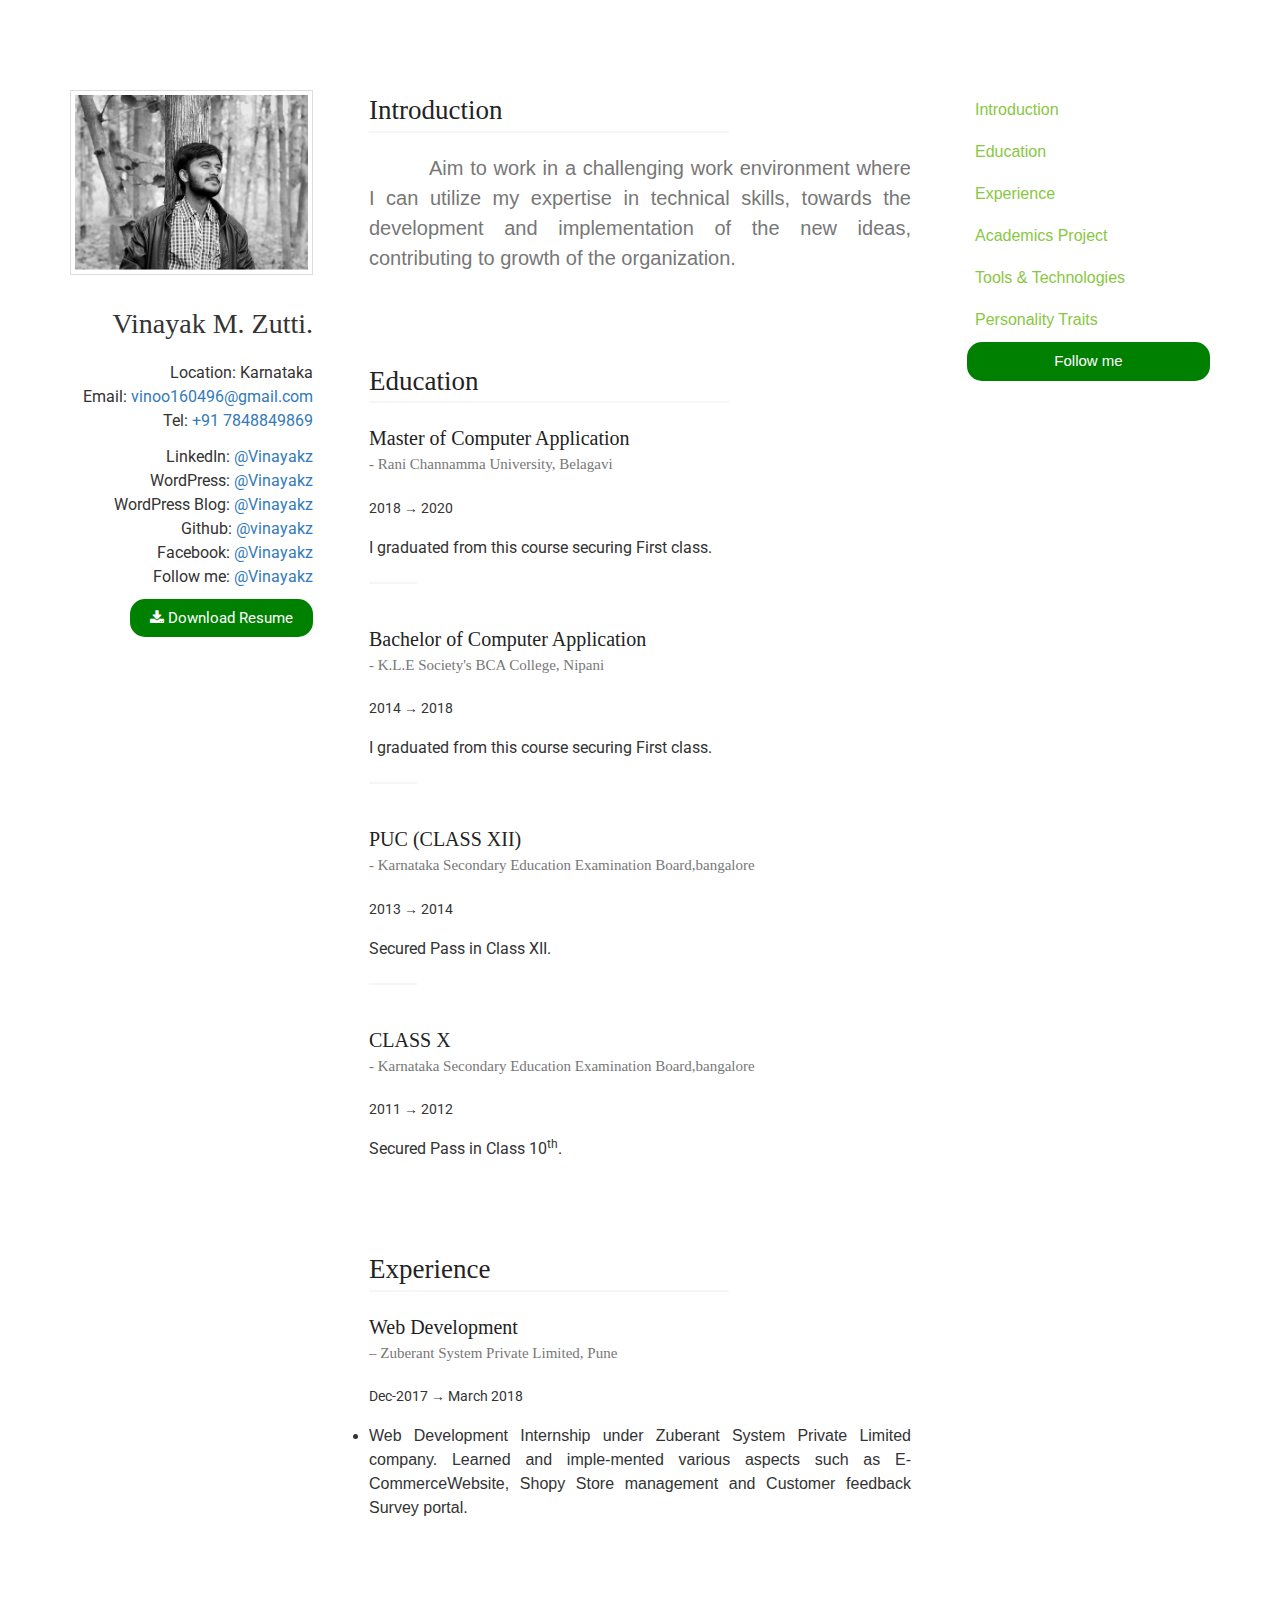
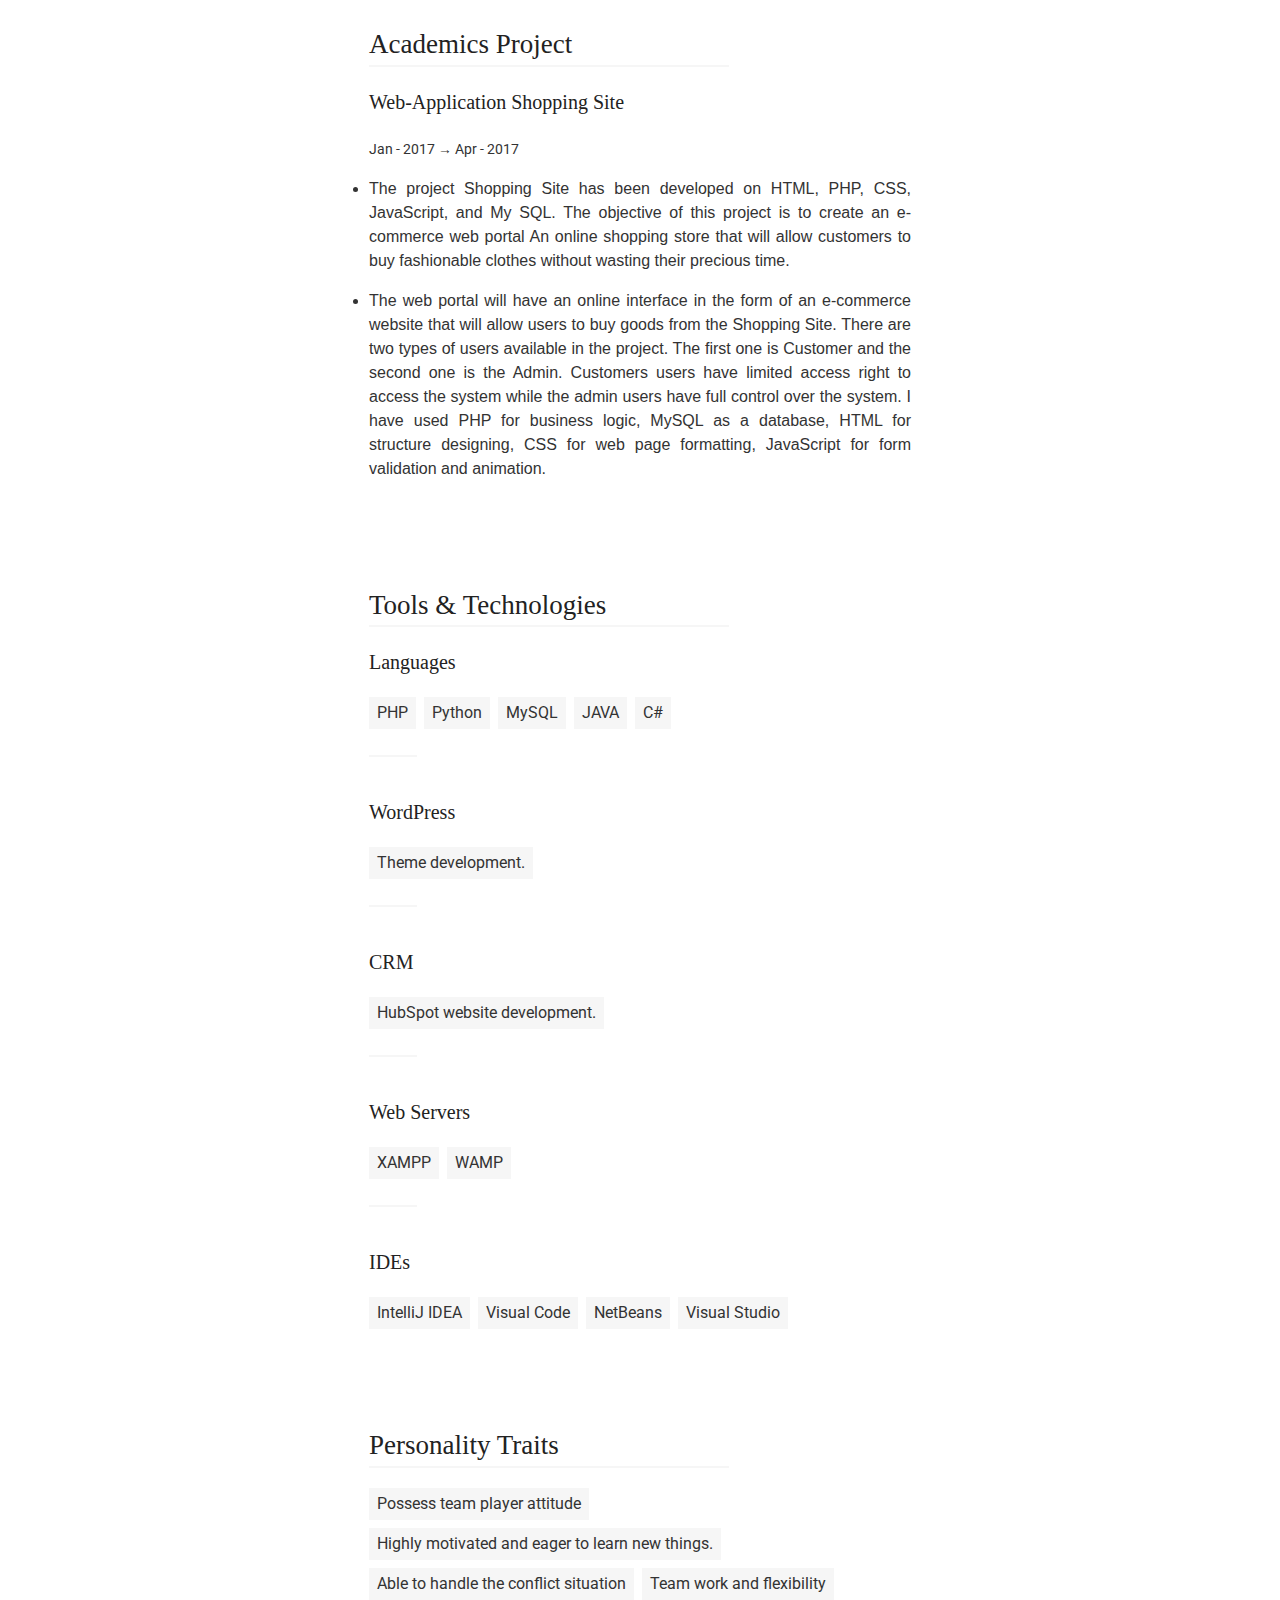
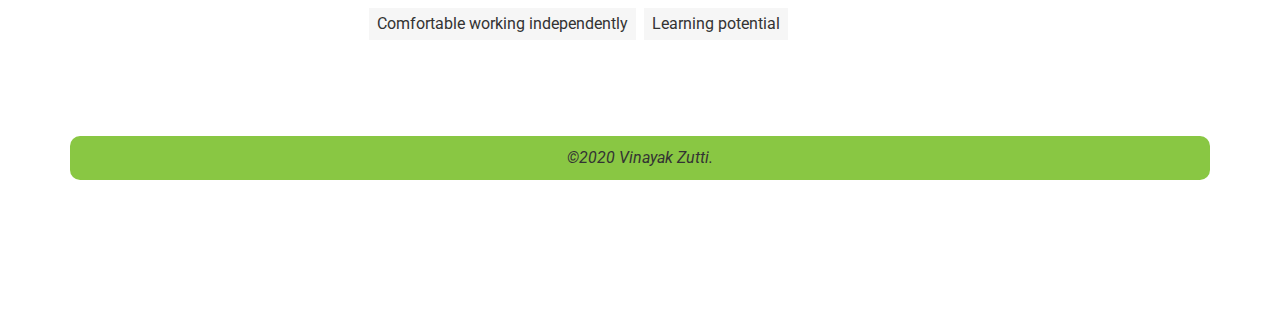
==== commit 9089ba77: "Update index.html" ====
--- a/index.html
+++ b/index.html
@@ -219,7 +219,14 @@
                             <li>Theme development.</li>
                         </ul>
                     </div>
-
+                    
+                    <div class="resume-info-section-block">
+                        <h4>CRM</h4>
+                        <ul class="list-unstyled tag-list">
+                            <li>HubSpot website development.</li>                          
+                        </ul>
+                    </div>
+                    
                     <div class="resume-info-section-block">
                         <h4>Web Servers</h4>
                         <ul class="list-unstyled tag-list">
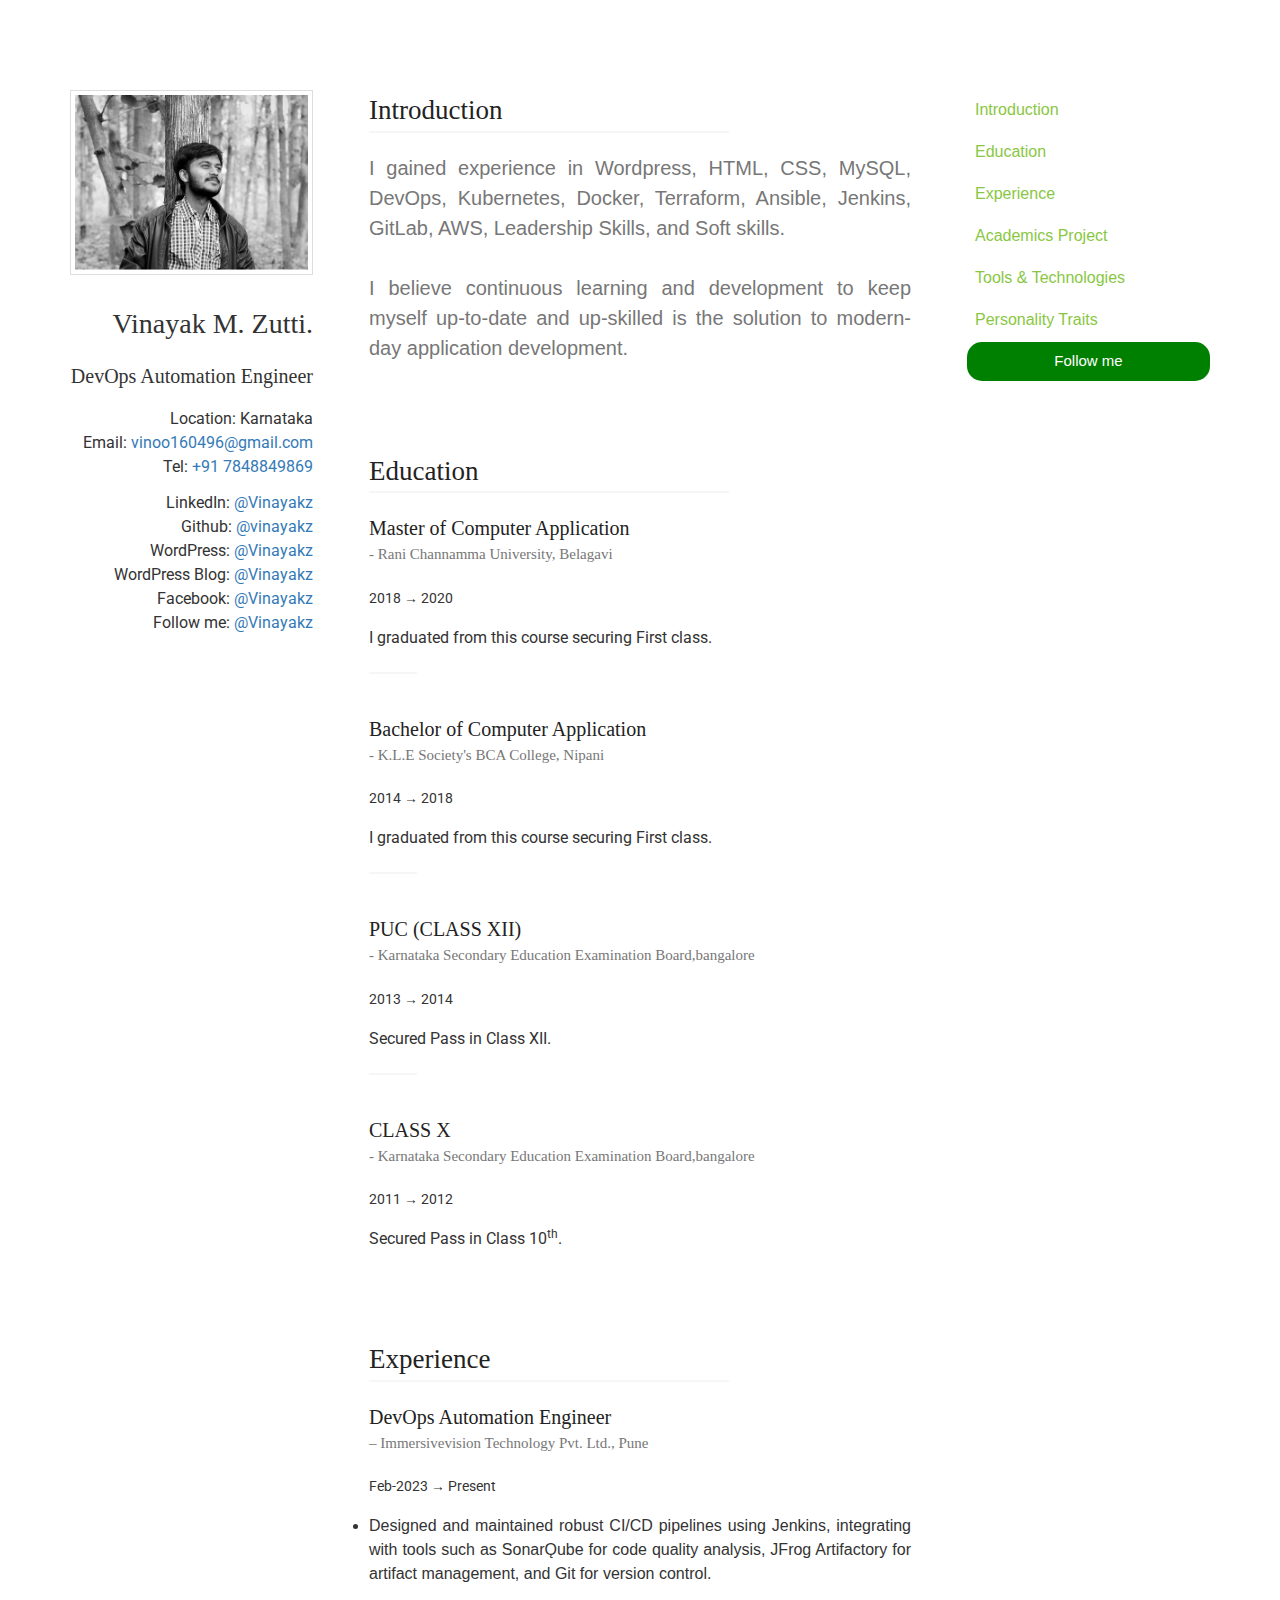
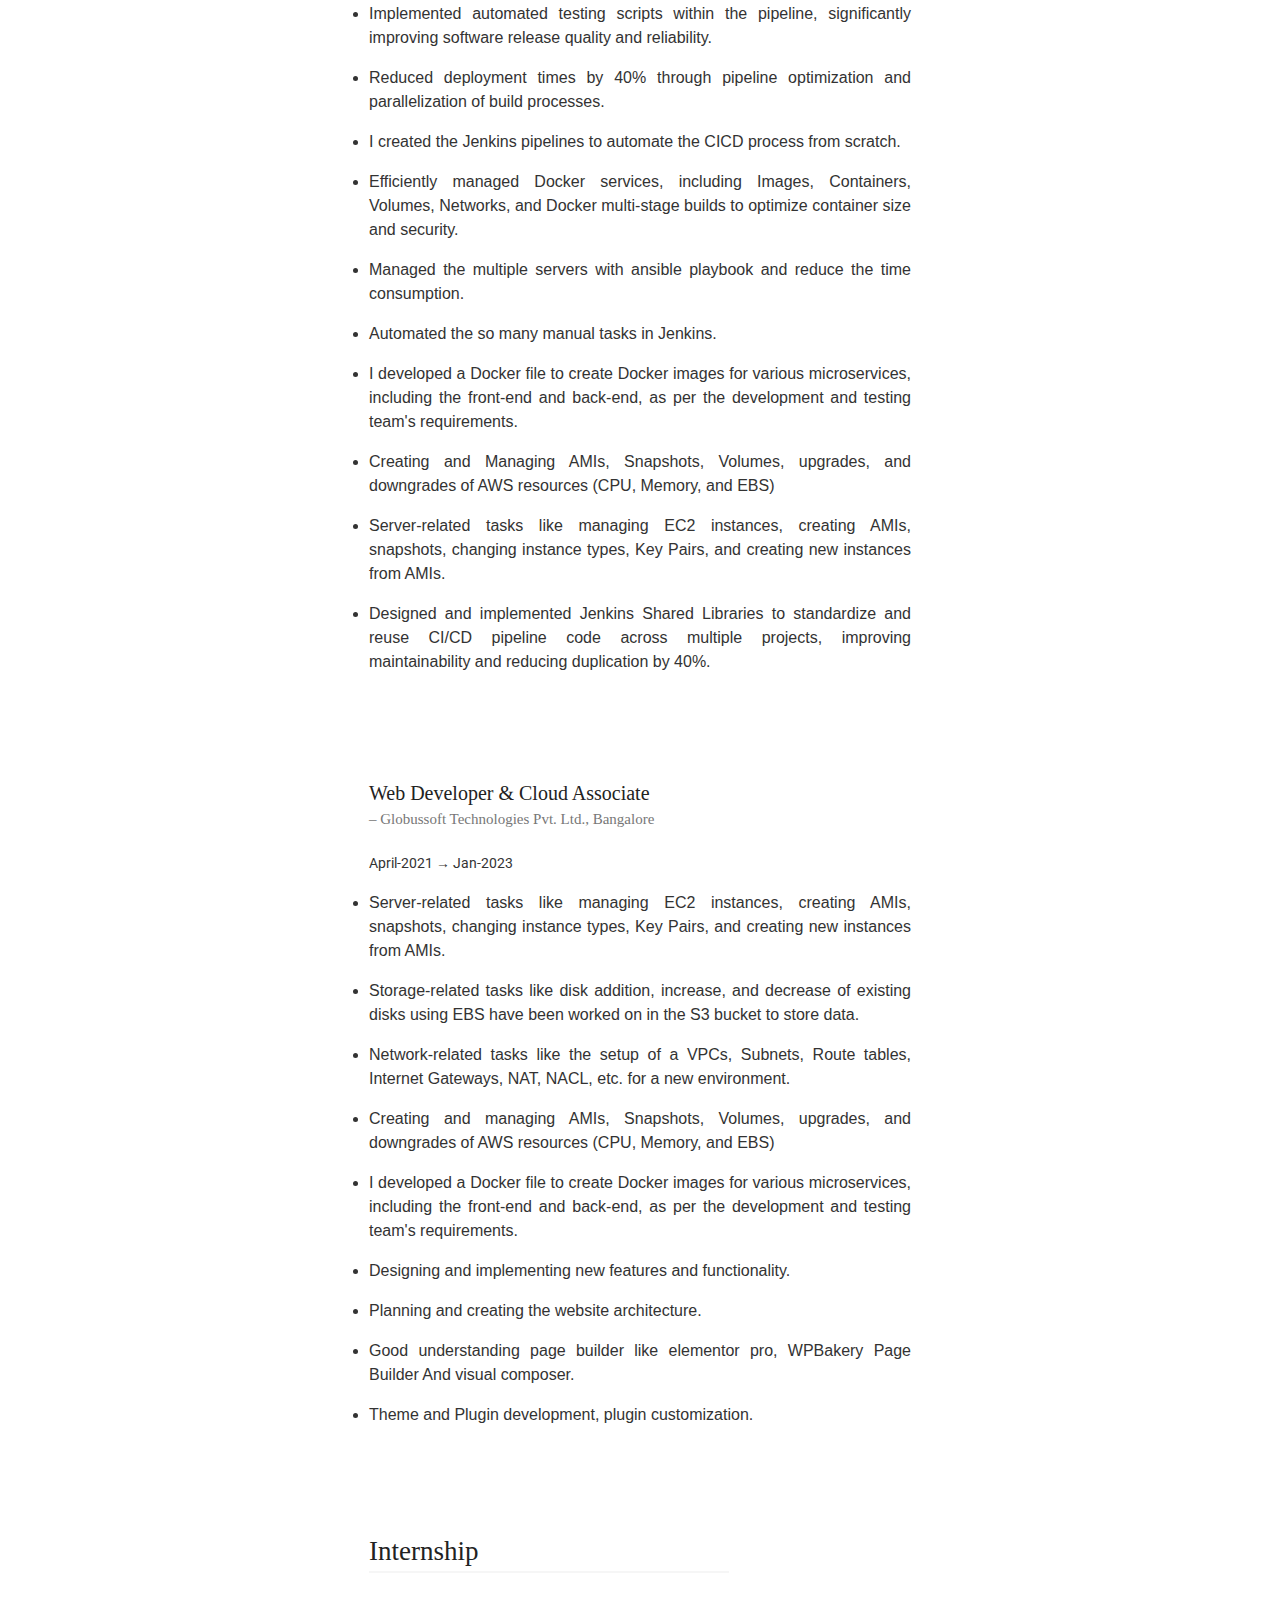
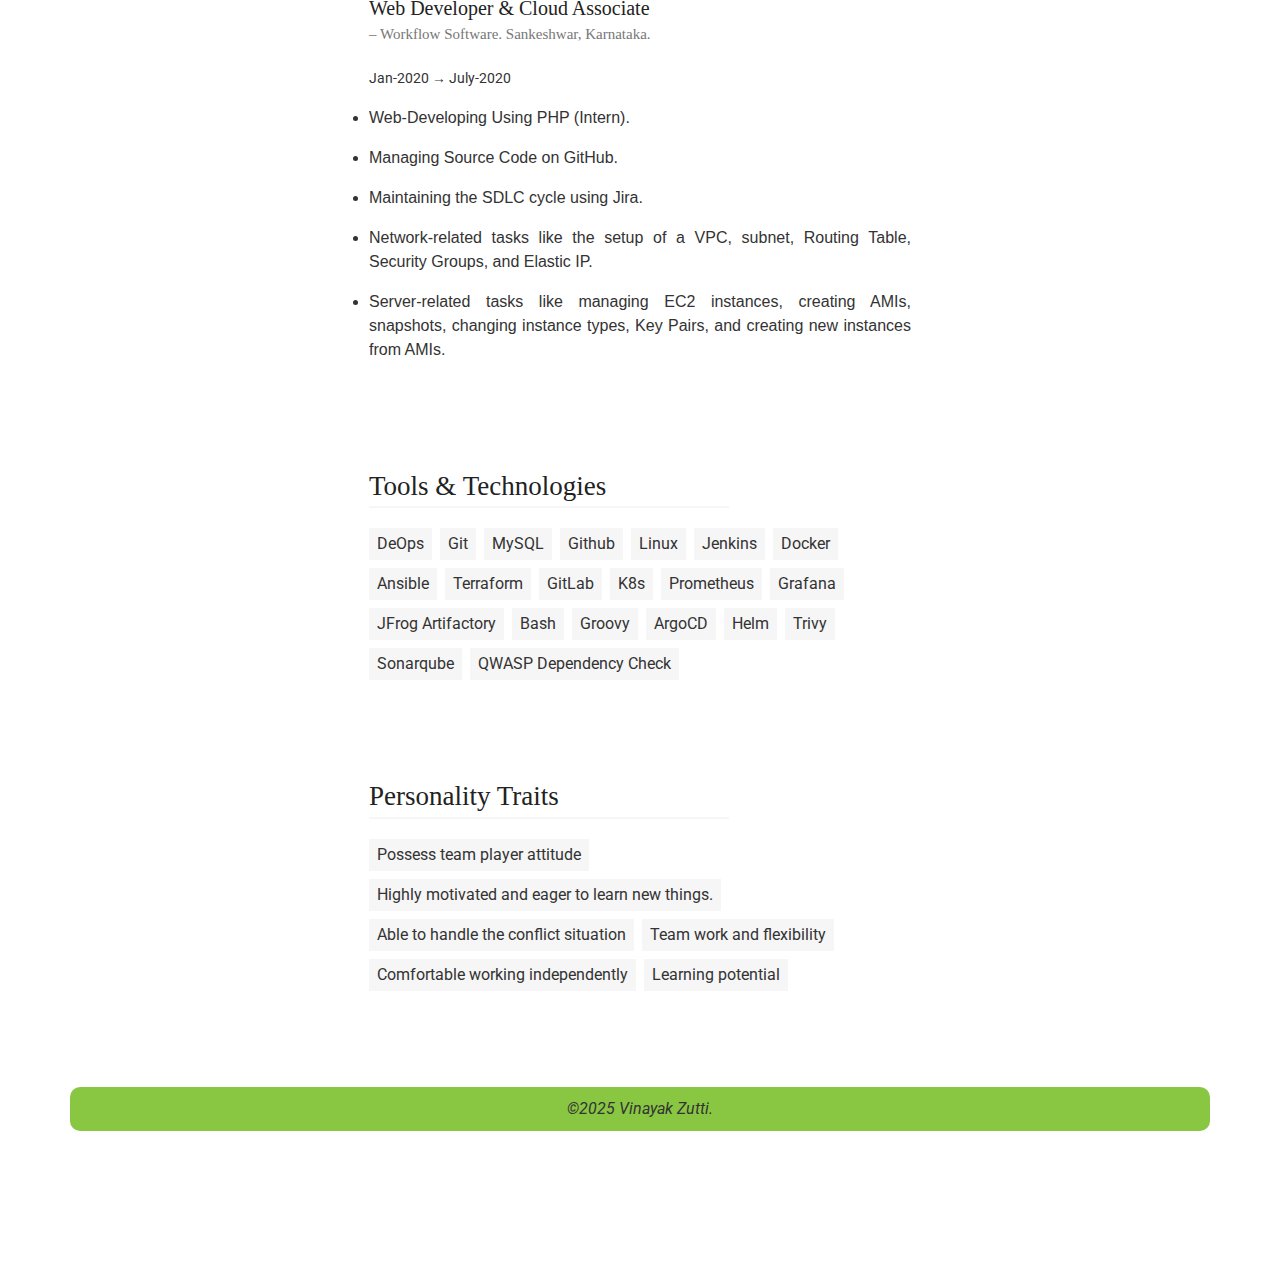
==== commit 61f2b0c7: "Update index.html" ====
--- a/index.html
+++ b/index.html
@@ -35,6 +35,7 @@
 
                 <img src="./vinayak.JPG" class="img-thumbnail" alt="Vinayak M. Zutti." width="250">
                 <p style="font-family: 'Times New Roman', Times, serif; font-size: 21pt;">Vinayak M. Zutti.</p>
+                <p style="font-family: 'Times New Roman', Times, serif; font-size: 15pt;">DevOps Automation Engineer</p>
 
                 <ul class="list-unstyled">
                     <li>Location: Karnataka</li>
@@ -48,21 +49,21 @@
                         LinkedIn: <a href="https://www.linkedin.com/in/vinayak-zutti-a505b1134/" target="_blank">@Vinayakz</a>
                     </li>
                     <li>
+                        Github: <a href="http://github.com/vinayakz" target="_blank">@vinayakz</a>
+                    </li> 
+                    <li>
                         WordPress: <a href="https://profiles.wordpress.org/vinayakz/" target="_blank">@Vinayakz</a>
                     </li>
                     <li>
                         WordPress Blog: <a href="https://vinayakz.wordpress.com/" target="_blank">@Vinayakz</a>
-                    </li>
-                    <li>
-                        Github: <a href="http://github.com/vinayakz" target="_blank">@vinayakz</a>
-                    </li>   
+                    </li>  
                     <li>
                         Facebook: <a href="https://www.facebook.com/vinoo160496" target="_blank">@Vinayakz</a>
                     </li>   
                     <li>
                         Follow me: <a href="https://vinayakz.github.io/Follow_me.html" target="_blank">@Vinayakz</a>
                     </li> 
-                    <li style="margin-top: 10px;"><a href="styles/Vinayak_Z_R_sum_.pdf" class="btn"><i class="fa fa-download"></i>  Download Resume</a></li>            
+                    <!-- <li style="margin-top: 10px;"><a href="styles/Vinayak_Z_R_sum_.pdf" class="btn"><i class="fa fa-download"></i>  Download Resume</a></li> -->            
                 </ul>
             </div>
             <!-- /.resume-profile -->
@@ -72,8 +73,8 @@
                 <section class="resume-info-section">
                     <h2 id="introduction">Introduction</h2>
                     <p class="lead text-justify" style="font-family: 'Lucida Sans', 'Lucida Sans Regular', 'Lucida Grande', 'Lucida Sans Unicode', Geneva, Verdana, sans-serif; font">
-                        &emsp;&emsp;&emsp;Aim to work in a challenging work environment where I can utilize my expertise in technical skills, towards the development and implementation of the new ideas, contributing to growth of the organization.
-                                         
+                        I gained experience in Wordpress, HTML, CSS, MySQL, DevOps, Kubernetes, Docker, Terraform, Ansible, Jenkins, GitLab, AWS, Leadership Skills, and Soft skills.<br/><br/>
+                        I believe continuous learning and development to keep myself up-to-date and up-skilled is the solution to modern-day application development.
                     </p>
                 </section>
 
@@ -151,51 +152,91 @@
                     <h2 id="experience">Experience</h2>
                     <div class="resume-info-section-block">
                         <h4 id="experience-web-designer-and-trainee-web-developer">
-                            Web Development
-                            <small> – Zuberant System Private Limited, Pune</small>
-                        </h4>
-                        <p>
-                            <small>
-                                Dec-2017 → March 2018
+                            DevOps Automation Engineer
+                            <small> – Immersivevision Technology Pvt. Ltd., Pune</small>
+                        </h4>
+                        <p>
+                            <small>
+                                Feb-2023 → Present
                             </small>
                         </p>
 
                         <p>
                             <ul style="text-align: justify; padding: 0; flex: auto; margin: 0; font-family: 'Trebuchet MS', 'Lucida Sans Unicode', 'Lucida Grande', 'Lucida Sans', Arial, sans-serif;">
-                                <li>Web Development Internship under Zuberant System Private Limited company. Learned and imple-mented
-                                various aspects such as E-CommerceWebsite, Shopy Store management and Customer feedback Survey portal.</li>
+                                <li>Designed and maintained robust CI/CD pipelines using Jenkins, integrating with tools such as SonarǪube for code quality analysis, JFrog Artifactory for artifact management, and Git for version control.</li>
+                                <li>Implemented automated testing scripts within the pipeline, significantly improving software release quality and reliability.</li>
+                                <li>Reduced deployment times by 40% through pipeline optimization and parallelization of build processes.</li>
+                                <li>I created the Jenkins pipelines to automate the CICD process from scratch.</li>
+                                <li>Efficiently managed Docker services, including Images, Containers, Volumes, Networks, and Docker multi-stage builds to optimize container size and security.</li>
+                                <li>Managed the multiple servers with ansible playbook and reduce the time consumption.</li>
+                                <li>Automated the so many manual tasks in Jenkins.</li>
+                                <li>I developed a Docker file to create Docker images for various microservices, including the front-end and back-end, as per the development and testing team's requirements.</li>
+                                <li>Creating and Managing AMIs, Snapshots, Volumes, upgrades, and downgrades of AWS resources (CPU, Memory, and EBS)</li>
+                                <li>Server-related tasks like managing EC2 instances, creating AMIs, snapshots, changing instance types, Key Pairs, and creating new instances from AMIs.</li>
+                                <li>Designed and implemented Jenkins Shared Libraries to standardize and reuse CI/CD pipeline code across multiple projects, improving maintainability and reducing duplication by 40%.</li>
                             </ul>                     
                         </p>
                         
                     </div>
                     
                 </section>
-
-
-
-                <section class="resume-info-section">
-                    <h2 id="ACADEMICPROJECTS">Academics Project</h2>
+                <section class="resume-info-section">
                     <div class="resume-info-section-block">
                         <h4 id="experience-web-designer-and-trainee-web-developer">
-                            Web-Application Shopping Site
-                        </h4>
-                        <p>
-                            <small>
-                                Jan - 2017 → Apr - 2017
+                            Web Developer & Cloud Associate
+                            <small> – Globussoft Technologies Pvt. Ltd., Bangalore</small>
+                        </h4>
+                        <p>
+                            <small>
+                                April-2021 → Jan-2023
                             </small>
                         </p>
 
                         <p>
                             <ul style="text-align: justify; padding: 0; flex: auto; margin: 0; font-family: 'Trebuchet MS', 'Lucida Sans Unicode', 'Lucida Grande', 'Lucida Sans', Arial, sans-serif;">
-                                <li>The project Shopping Site has been developed on HTML, PHP, CSS, JavaScript, and My SQL. The objective of this project is to create an e-commerce web portal An online shopping store that will allow customers to buy fashionable clothes without wasting their precious time.</li>
-                                <li>The web portal will have an online interface in the form of an e-commerce website that will allow users to buy goods from the Shopping Site. There are two types of users available in the project. The first one is Customer and the second one is the Admin. Customers users have limited access right to access the system while the admin users have full control over the system. I have used PHP for business logic, MySQL as a database, HTML for structure designing, CSS for web page formatting, JavaScript for form validation and animation.</li>
-                                
+                                <li>Server-related tasks like managing EC2 instances, creating AMIs, snapshots, changing instance types, Key Pairs, and creating new instances from AMIs.</li>
+                                <li>Storage-related tasks like disk addition, increase, and decrease of existing disks using EBS have been worked on in the S3 bucket to store data.</li>
+                                <li>Network-related tasks like the setup of a VPCs, Subnets, Route tables, Internet Gateways, NAT, NACL, etc. for a new environment.</li>
+                                <li>Creating and managing AMIs, Snapshots, Volumes, upgrades, and downgrades of AWS resources (CPU, Memory, and EBS)</li>
+                                <li>I developed a Docker file to create Docker images for various microservices, including the front-end and back-end, as per the development and testing team's requirements.</li>
+                                <li>Designing and implementing new features and functionality.</li>
+                                <li>Planning and creating the website architecture.</li>
+                                <li>Good understanding page builder like elementor pro, WPBakery Page Builder And visual composer.</li>
+                                <li>Theme and Plugin development, plugin customization.</li>
                             </ul>                     
                         </p>
                         
                     </div>
                     
                 </section>
+                <section class="resume-info-section">
+                    <h2 id="experience">Internship</h2>
+                    <div class="resume-info-section-block">
+                        <h4 id="experience-web-designer-and-trainee-web-developer">
+                            Web Developer & Cloud Associate
+                            <small> – Workflow Software. Sankeshwar, Karnataka.</small>
+                        </h4>
+                        <p>
+                            <small>
+                                Jan-2020 → July-2020
+                            </small>
+                        </p>
+
+                        <p>
+                            <ul style="text-align: justify; padding: 0; flex: auto; margin: 0; font-family: 'Trebuchet MS', 'Lucida Sans Unicode', 'Lucida Grande', 'Lucida Sans', Arial, sans-serif;">
+                                <li>Web-Developing Using PHP (Intern).</li>
+                                <li>Managing Source Code on GitHub.</li>
+                                <li>Maintaining the SDLC cycle using Jira.</li>
+                                <li>Network-related tasks like the setup of a VPC, subnet, Routing Table, Security Groups, and Elastic IP.</li>
+                                <li>Server-related tasks like managing EC2 instances, creating AMIs, snapshots, changing instance types, Key Pairs, and creating new instances from AMIs.</li>
+                            </ul>                     
+                        </p>
+                        
+                    </div>
+                    
+                </section>
+
+
 
 
 
@@ -203,45 +244,29 @@
                     <h2 id="tools-and-technologies">Tools &amp; Technologies</h2>
 
                     <div class="resume-info-section-block">
-                        <h4>Languages</h4>
                         <ul class="list-unstyled tag-list">                            
-                            <li>PHP</li>
-                            <li>Python</li>
+                            <li>DeOps</li>
+                            <li>Git</li>
                             <li>MySQL</li>
-                            <li>JAVA</li>
-                            <li>C#</li>                            
-                        </ul>
-                    </div>
-
-                    <div class="resume-info-section-block">
-                        <h4>WordPress</h4>
-                        <ul class="list-unstyled tag-list">
-                            <li>Theme development.</li>
-                        </ul>
-                    </div>
-                    
-                    <div class="resume-info-section-block">
-                        <h4>CRM</h4>
-                        <ul class="list-unstyled tag-list">
-                            <li>HubSpot website development.</li>                          
-                        </ul>
-                    </div>
-                    
-                    <div class="resume-info-section-block">
-                        <h4>Web Servers</h4>
-                        <ul class="list-unstyled tag-list">
-                            <li>XAMPP</li>
-                            <li>WAMP</li>                          
-                        </ul>
-                    </div>
-
-                    <div class="resume-info-section-block">
-                        <h4>IDEs</h4>
-                        <ul class="list-unstyled tag-list">
-                            <li>IntelliJ IDEA</li>
-                            <li>Visual Code</li>                            
-                            <li>NetBeans</li>
-                            <li>Visual Studio</li>
+                            <li>Github</li>
+                            <li>Linux</li>                           
+                            <li>Jenkins</li>                           
+                            <li>Docker</li>                           
+                            <li>Ansible</li>                           
+                            <li>Terraform</li>                           
+                            <li>GitLab</li>                           
+                            <li>K8s</li>                           
+                            <li>Prometheus</li>                           
+                            <li>Grafana</li>                           
+                            <li>JFrog Artifactory</li>                           
+                            <li>Bash</li>                           
+                            <li>Groovy</li>                           
+                            <li>ArgoCD</li>                           
+                            <li>Helm</li>
+                            <li>Trivy</li>
+                            <li>Sonarqube</li>
+                            <li>QWASP Dependency Check</li>
+
                         </ul>
                     </div>
                     
@@ -299,7 +324,7 @@
             </div> <!-- /#resumeNavigationScrollSpy -->
         </div>
         <!-- /.row -->
-        <div class="footer" style="position:static; left: 0; bottom: -2958px; width: 100%; font-style: italic;">&copy;2020 Vinayak Zutti.</div>
+        <div class="footer" style="position:static; left: 0; bottom: -2958px; width: 100%; font-style: italic;">&copy;2025 Vinayak Zutti.</div>
     </div>
     <!-- /.Container -->
     
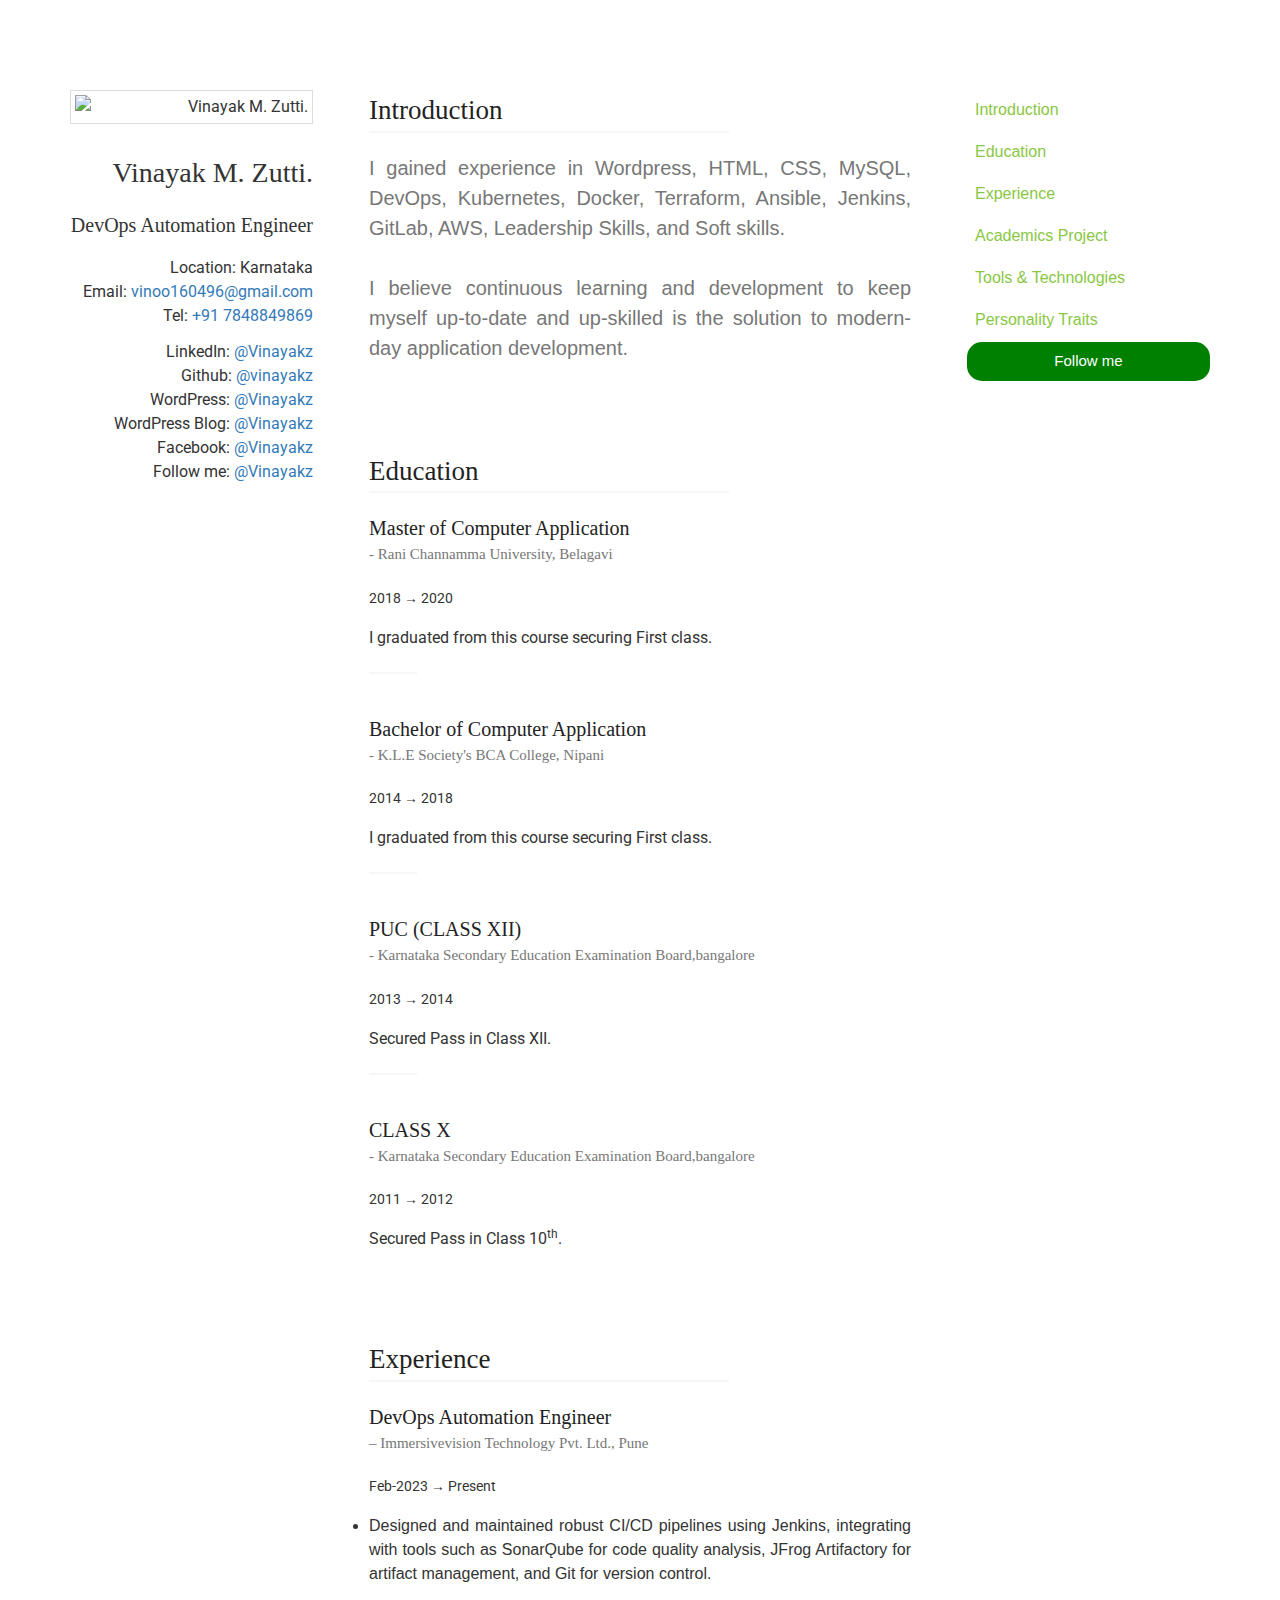
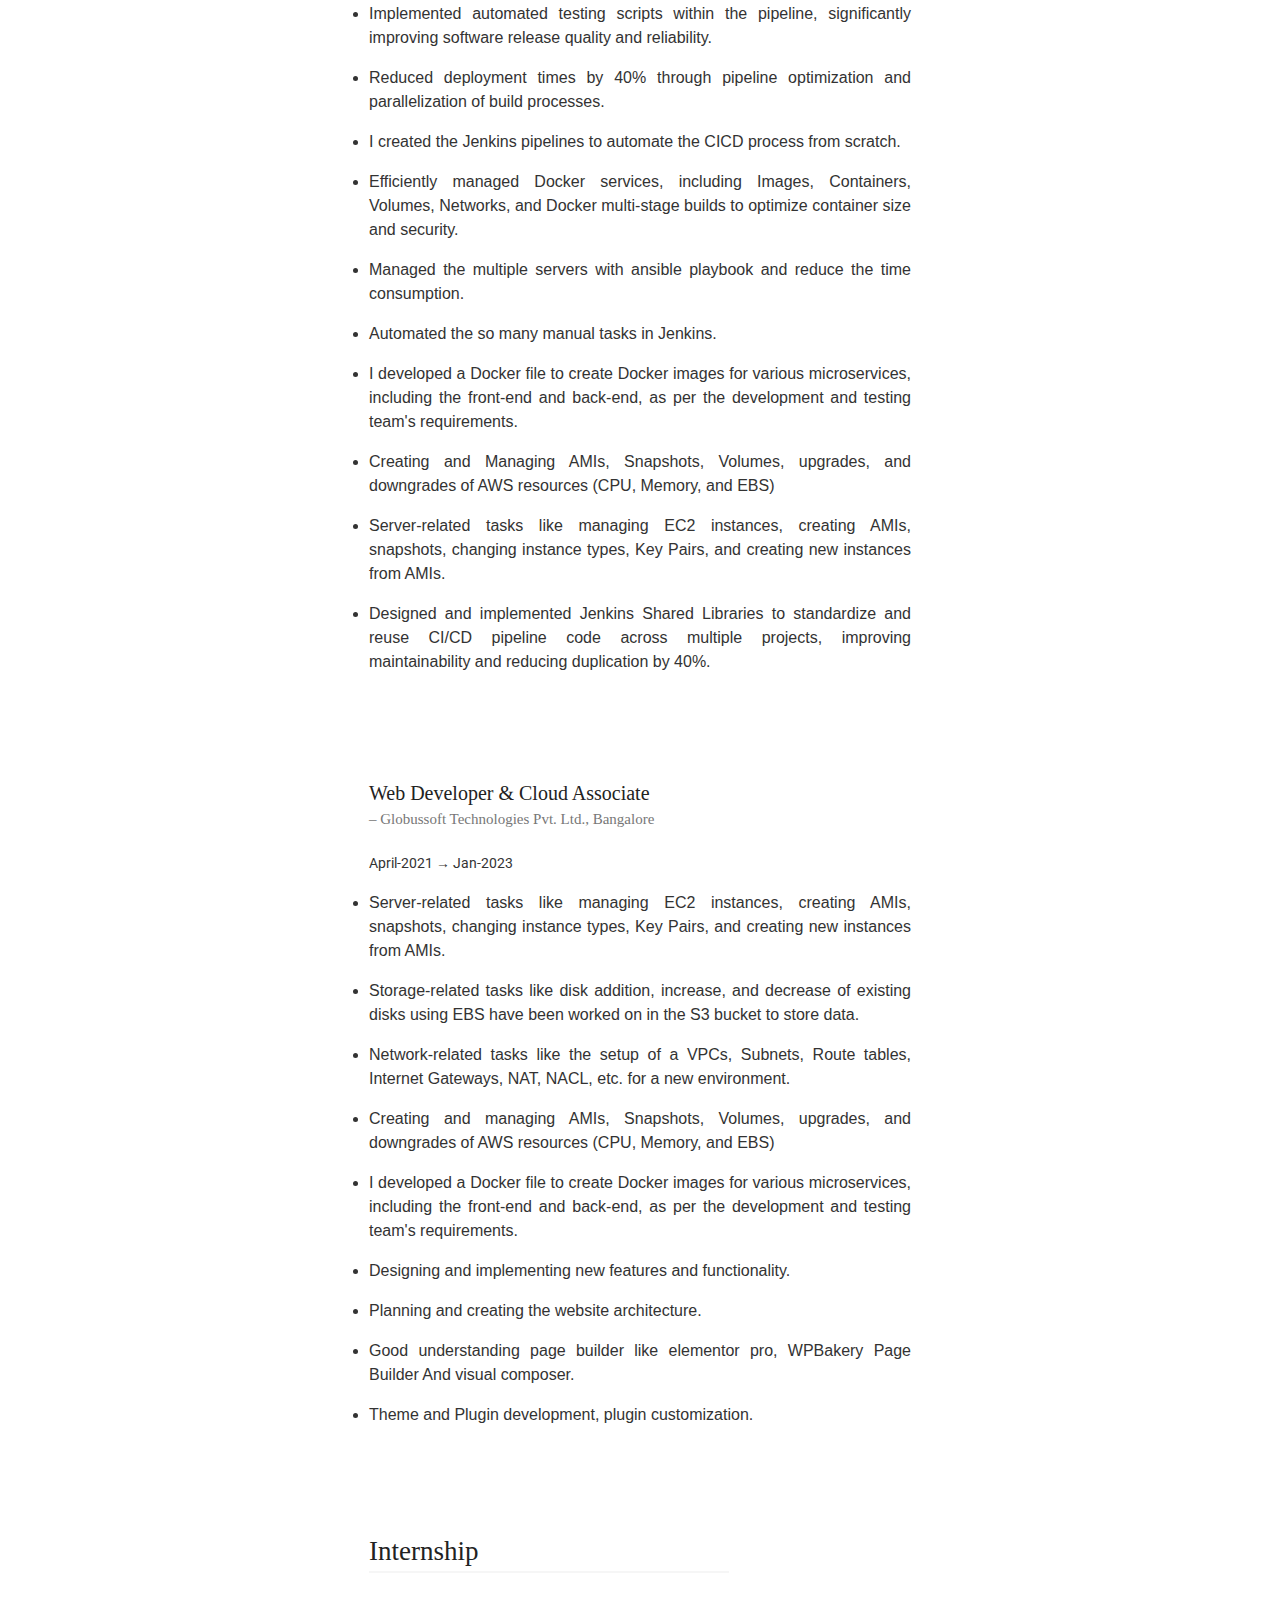
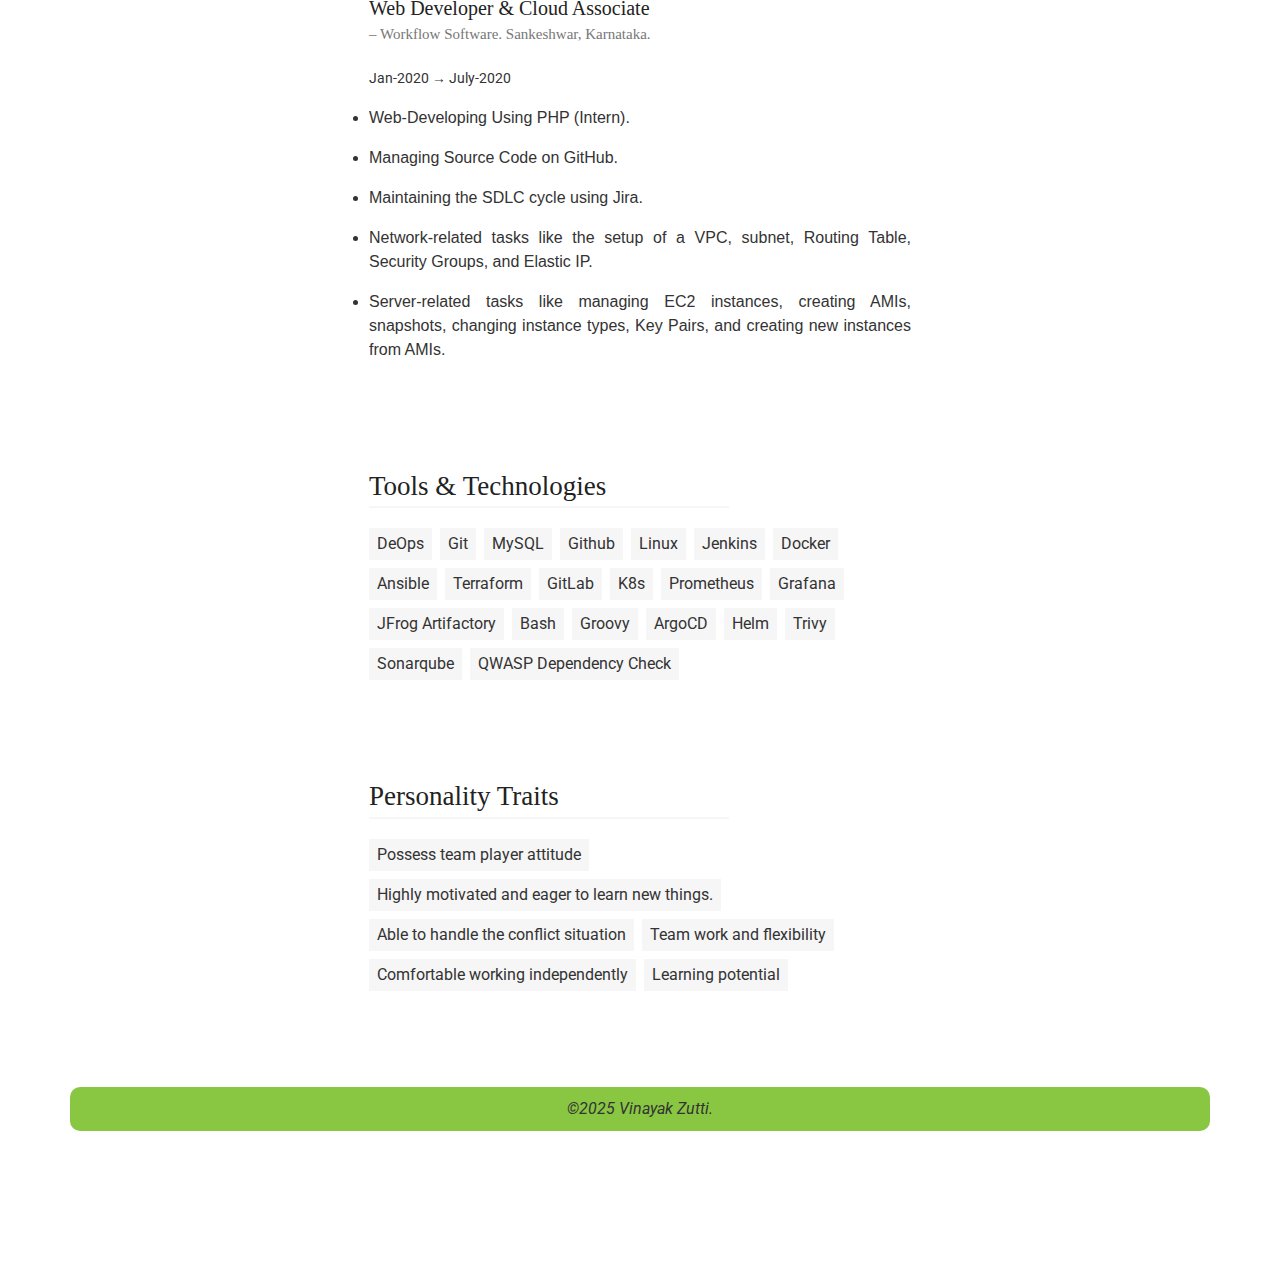
==== commit 2126cdc1: "Update index.html" ====
--- a/index.html
+++ b/index.html
@@ -33,7 +33,7 @@
         <div class="row">
             <div class="col-xs-12 col-sm-4 col-md-3 resume-profile">
 
-                <img src="./vinayak.JPG" class="img-thumbnail" alt="Vinayak M. Zutti." width="250">
+                <img src="./vinayak_profile.jpg" class="img-thumbnail" alt="Vinayak M. Zutti." width="250">
                 <p style="font-family: 'Times New Roman', Times, serif; font-size: 21pt;">Vinayak M. Zutti.</p>
                 <p style="font-family: 'Times New Roman', Times, serif; font-size: 15pt;">DevOps Automation Engineer</p>
 
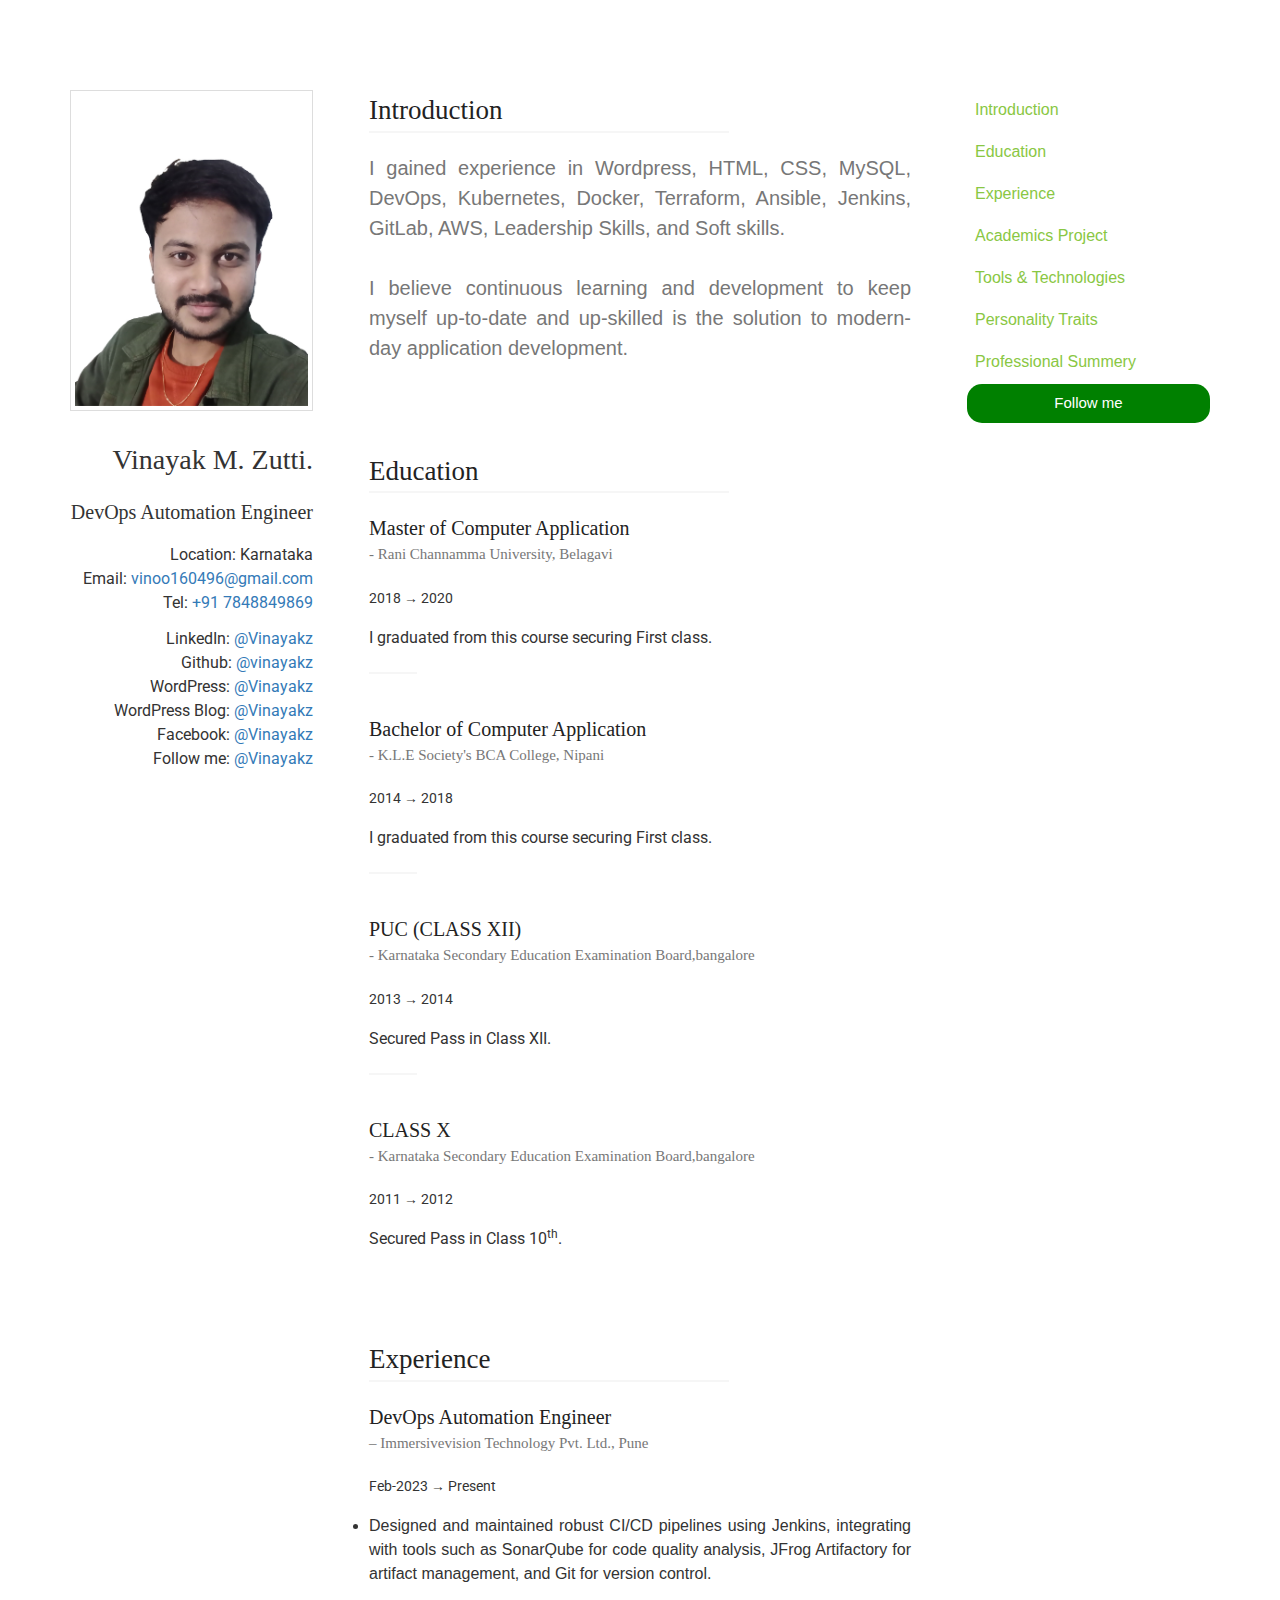
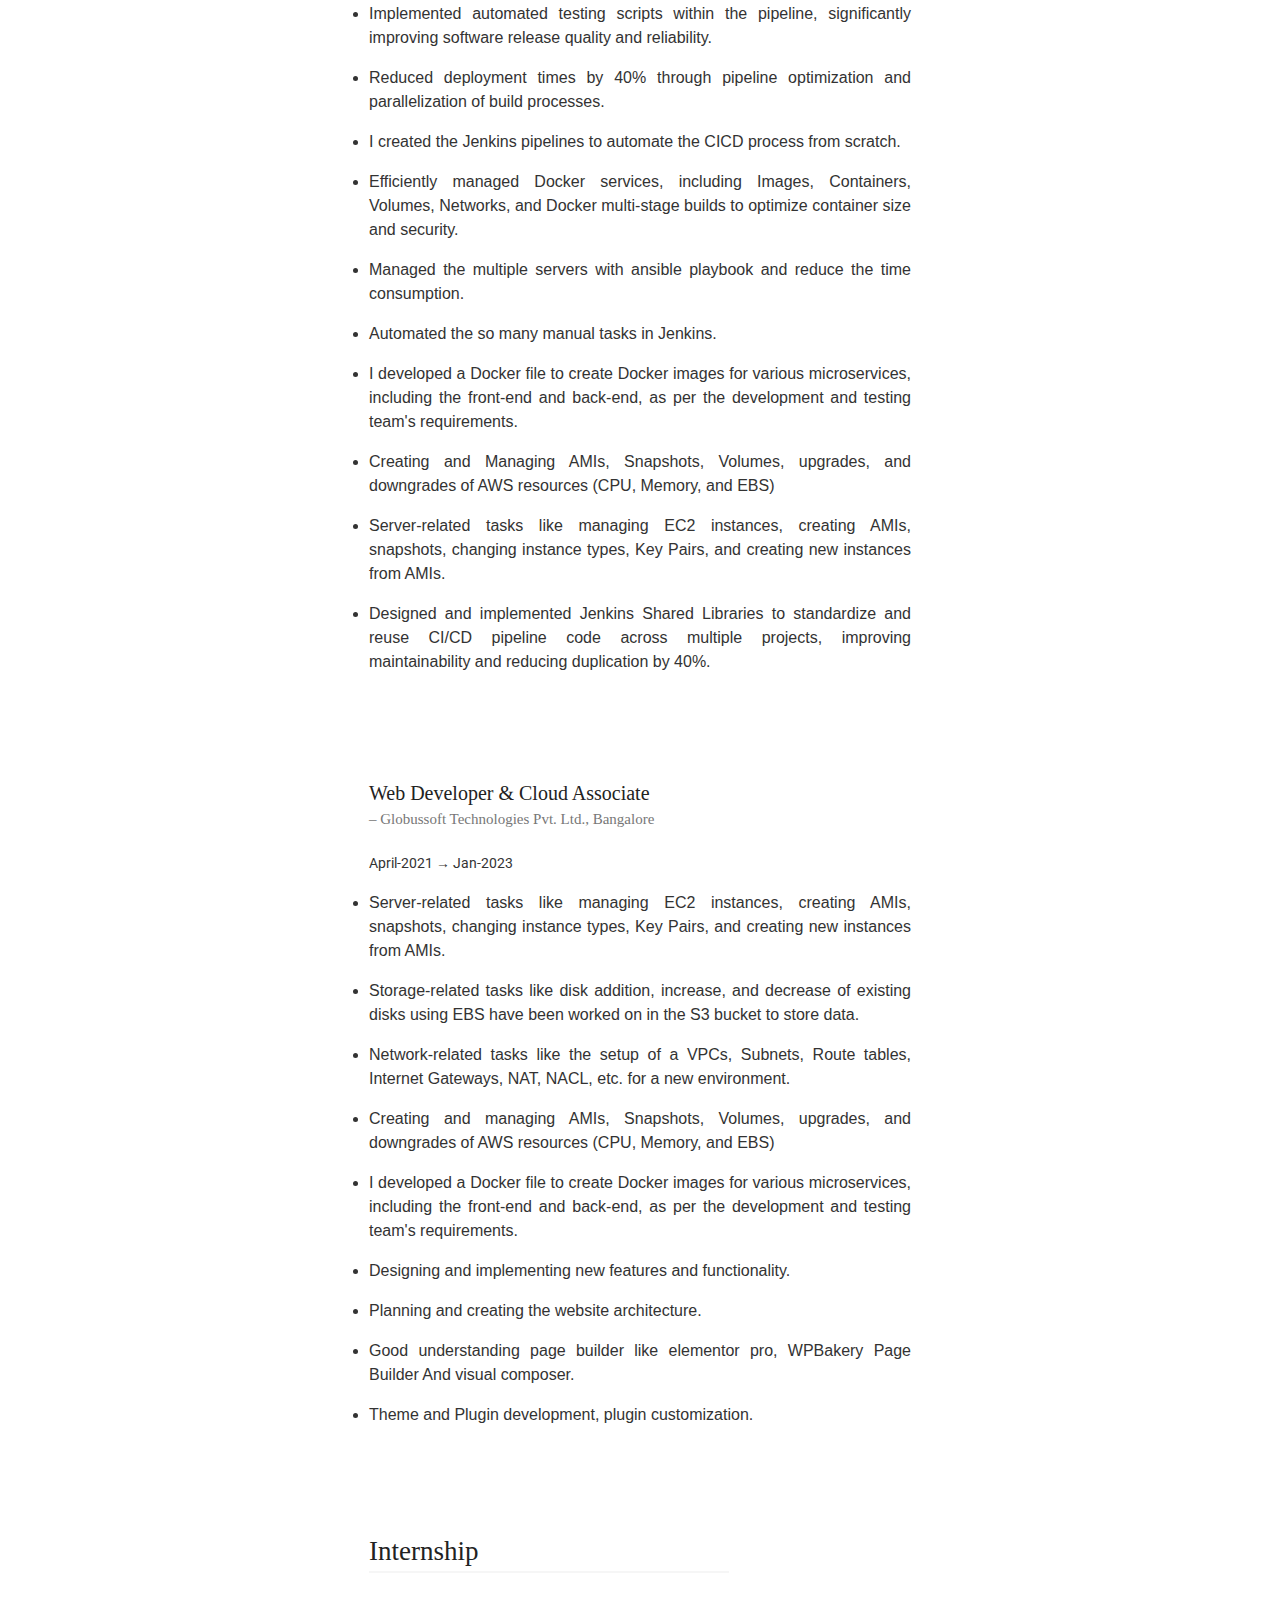
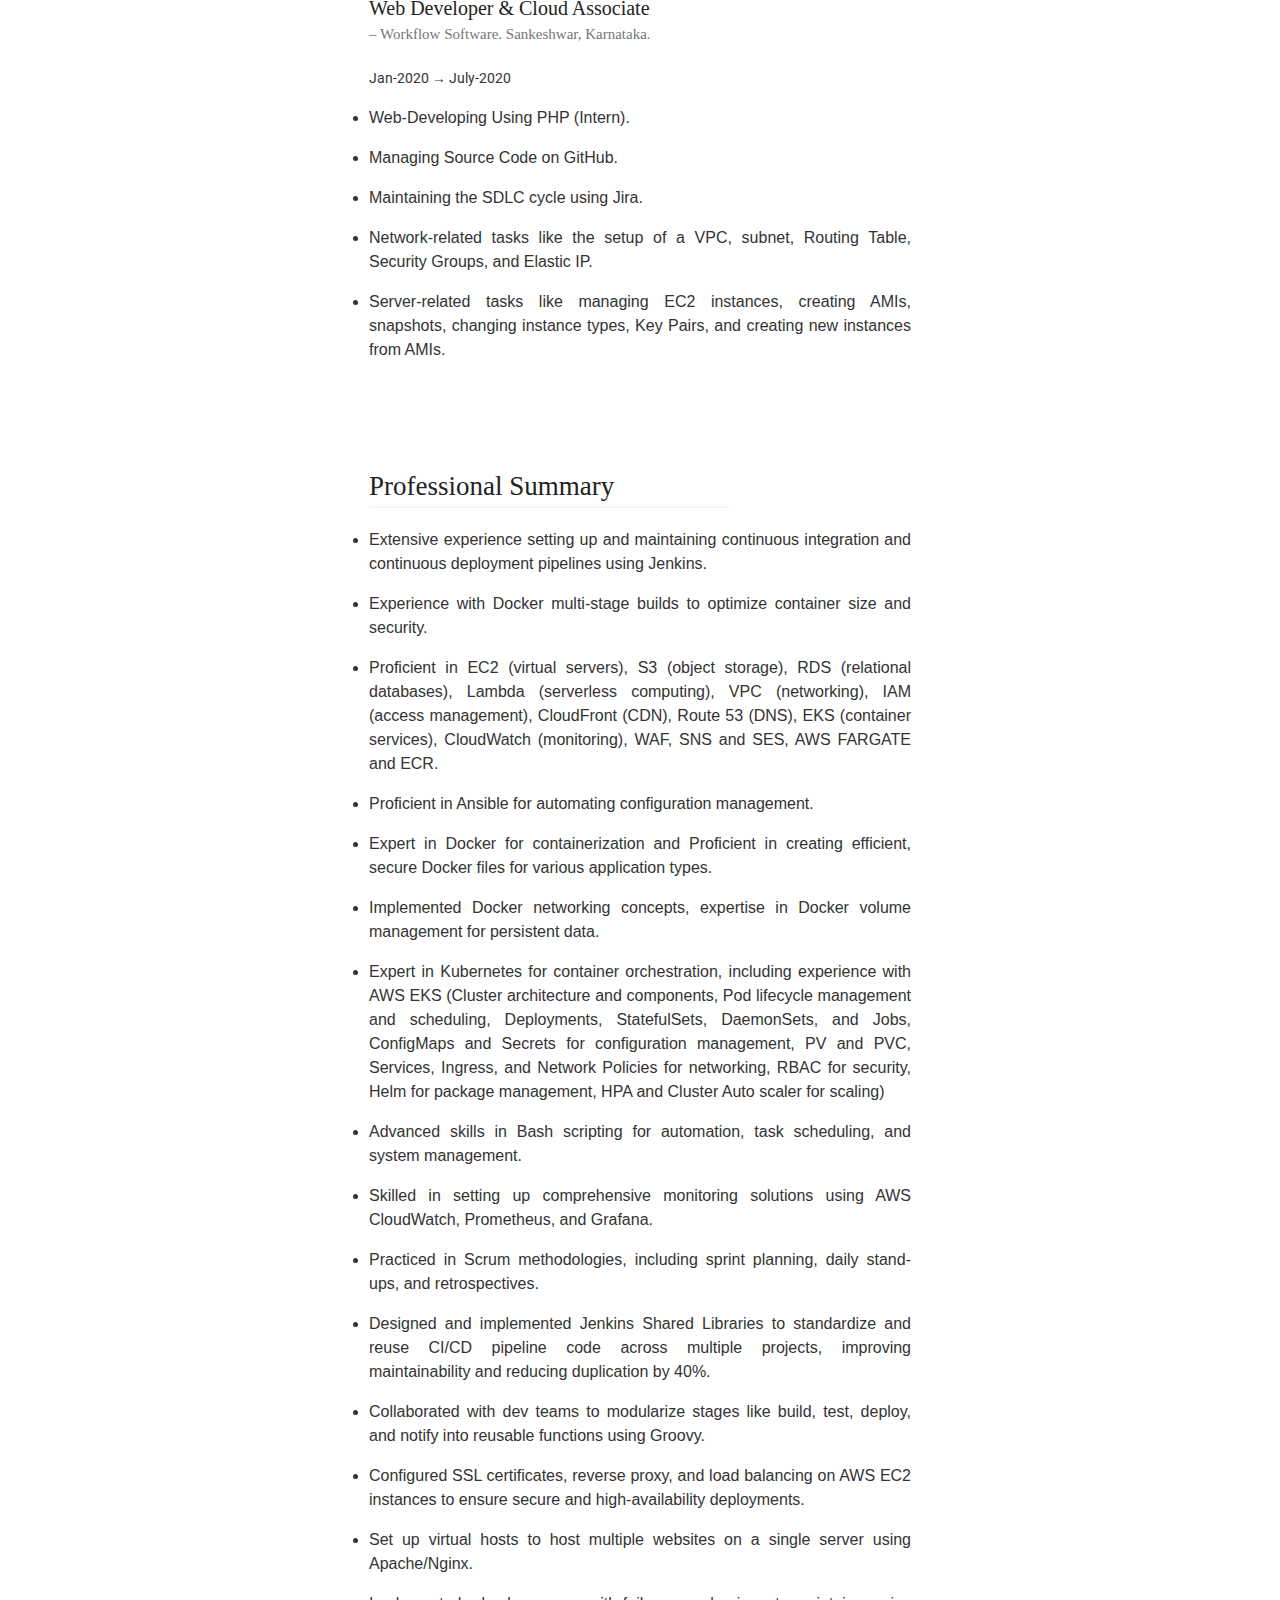
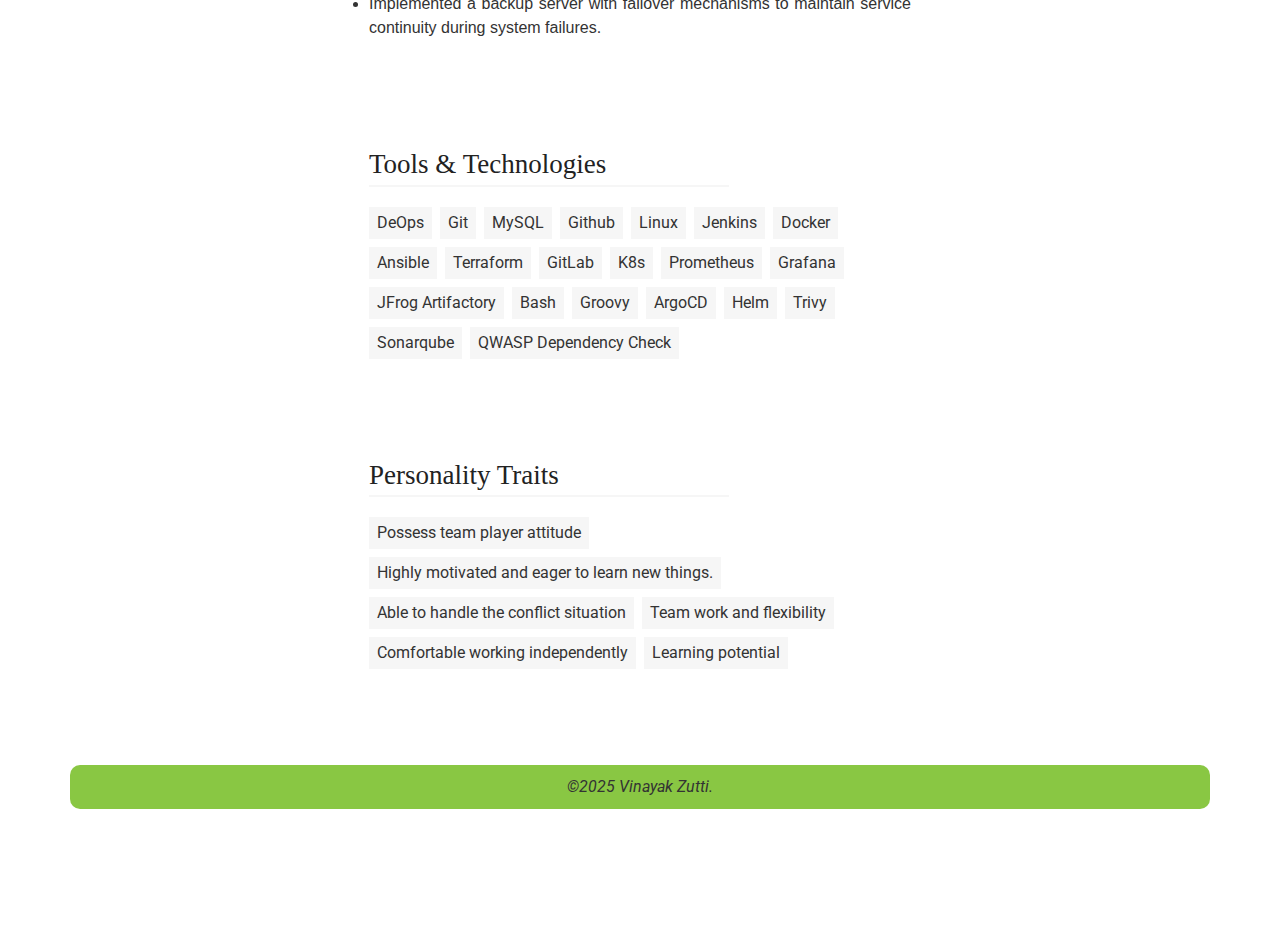
==== commit d5818a27: "Update index.html" ====
--- a/index.html
+++ b/index.html
@@ -236,7 +236,33 @@
                     
                 </section>
 
-
+                <section class="resume-info-section">
+                    <h2 id="ProfessionalSummery">Professional Summary</h2>
+                    <div class="resume-info-section-block">
+
+                        <p>
+                            <ul style="text-align: justify; padding: 0; flex: auto; margin: 0; font-family: 'Trebuchet MS', 'Lucida Sans Unicode', 'Lucida Grande', 'Lucida Sans', Arial, sans-serif;">
+                                <li>Extensive experience setting up and maintaining continuous integration and continuous deployment pipelines using Jenkins.</li>
+                                <li>Experience with Docker multi-stage builds to optimize container size and security.</li>
+                                <li>Proficient in EC2 (virtual servers), S3 (object storage), RDS (relational databases), Lambda (serverless computing), VPC (networking), IAM (access management), CloudFront (CDN), Route 53 (DNS), EKS (container services), CloudWatch (monitoring), WAF, SNS and SES, AWS FARGATE and ECR.</li>
+                                <li>Proficient in Ansible for automating configuration management.</li>
+                                <li>Expert in Docker for containerization and Proficient in creating efficient, secure Docker files for various application types.</li>
+                                <li>Implemented Docker networking concepts, expertise in Docker volume management for persistent data.</li>
+                                <li>Expert in Kubernetes for container orchestration, including experience with AWS EKS (Cluster architecture and components, Pod lifecycle management and scheduling, Deployments, StatefulSets, DaemonSets, and Jobs, ConfigMaps and Secrets for configuration management, PV and PVC, Services, Ingress, and Network Policies for networking, RBAC for security, Helm for package management, HPA and Cluster Auto scaler for scaling)</li>
+                                <li>Advanced skills in Bash scripting for automation, task scheduling, and system management.</li>
+                                <li>Skilled in setting up comprehensive monitoring solutions using AWS CloudWatch, Prometheus, and Grafana.</li>
+                                <li>Practiced in Scrum methodologies, including sprint planning, daily stand-ups, and retrospectives.</li>
+                                <li>Designed and implemented Jenkins Shared Libraries to standardize and reuse CI/CD pipeline code across multiple projects, improving maintainability and reducing duplication by 40%.</li>
+                                <li>Collaborated with dev teams to modularize stages like build, test, deploy, and notify into reusable functions using Groovy.</li>
+                                <li>Configured SSL certificates, reverse proxy, and load balancing on AWS EC2 instances to ensure secure and high-availability deployments.</li>
+                                <li>Set up virtual hosts to host multiple websites on a single server using Apache/Nginx.</li>
+                                <li>Implemented a backup server with failover mechanisms to maintain service continuity during system failures.</li>
+                            </ul>                     
+                        </p>
+                        
+                    </div>
+                    
+                </section>
 
 
 
@@ -312,6 +338,9 @@
                         <a style="border-radius: 10px; color: #89c743;" href="#PersonalityTraits">Personality Traits</a>
                     </li>
                     <li>
+                        <a style="border-radius: 10px; color: #89c743;" href="#ProfessionalSummery">Professional Summery</a>
+                    </li>
+                    <li>
                         <a style="border-radius: 15px; color: #fff;" class="btn" href="Follow_me.html">Follow me</a>
                     </li>
                    <!-- <li>
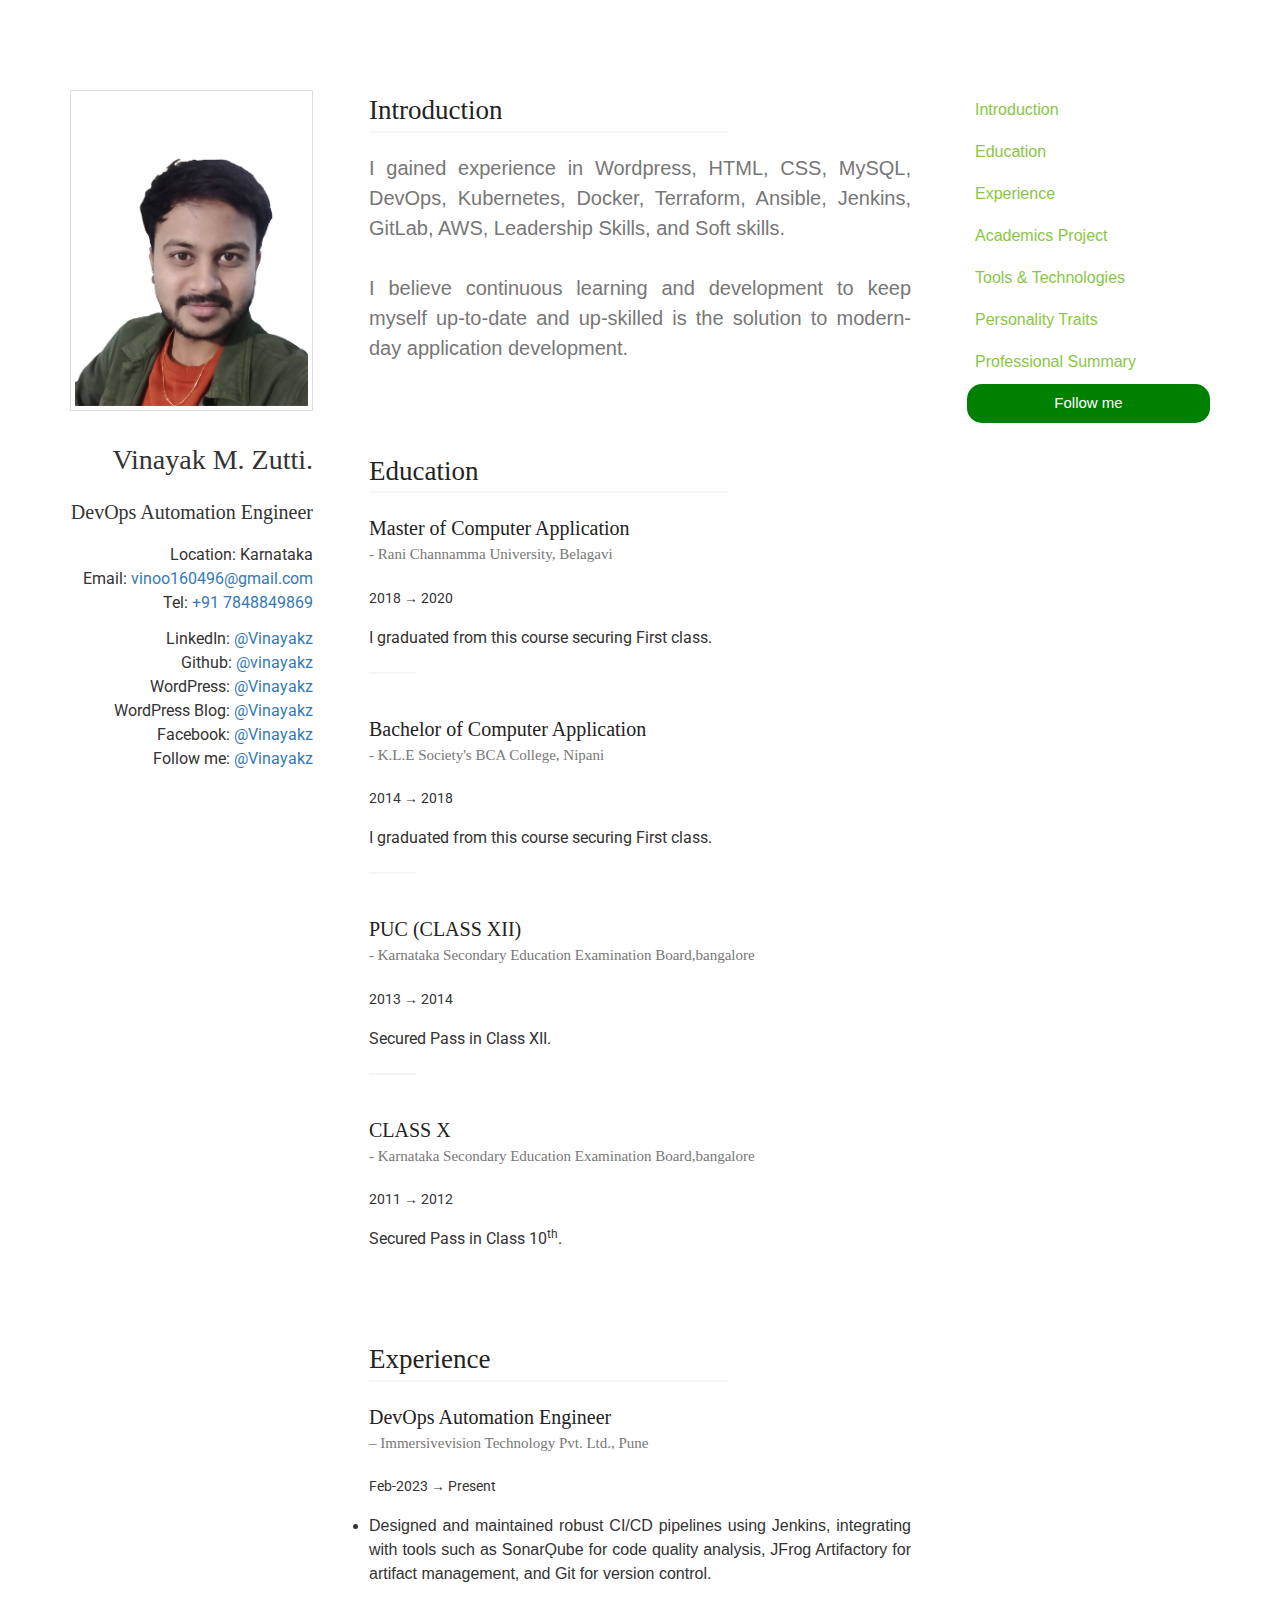
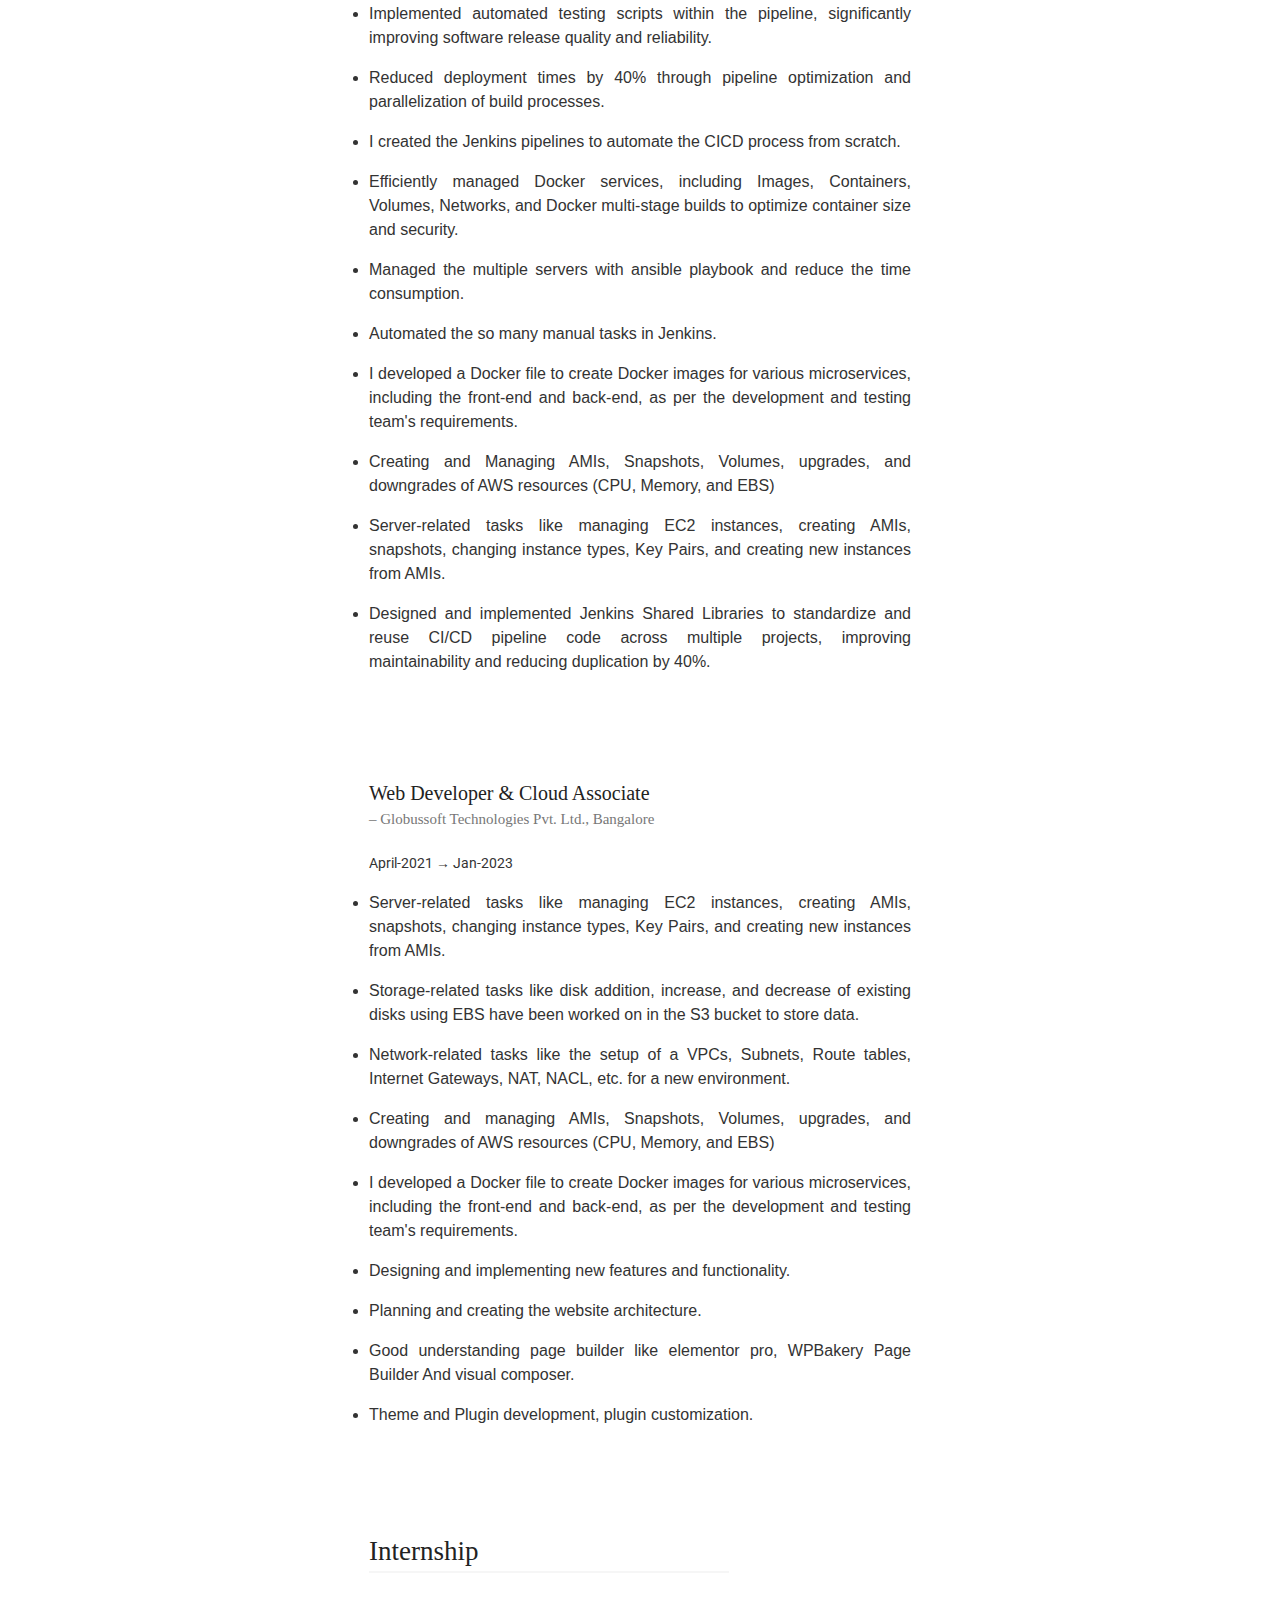
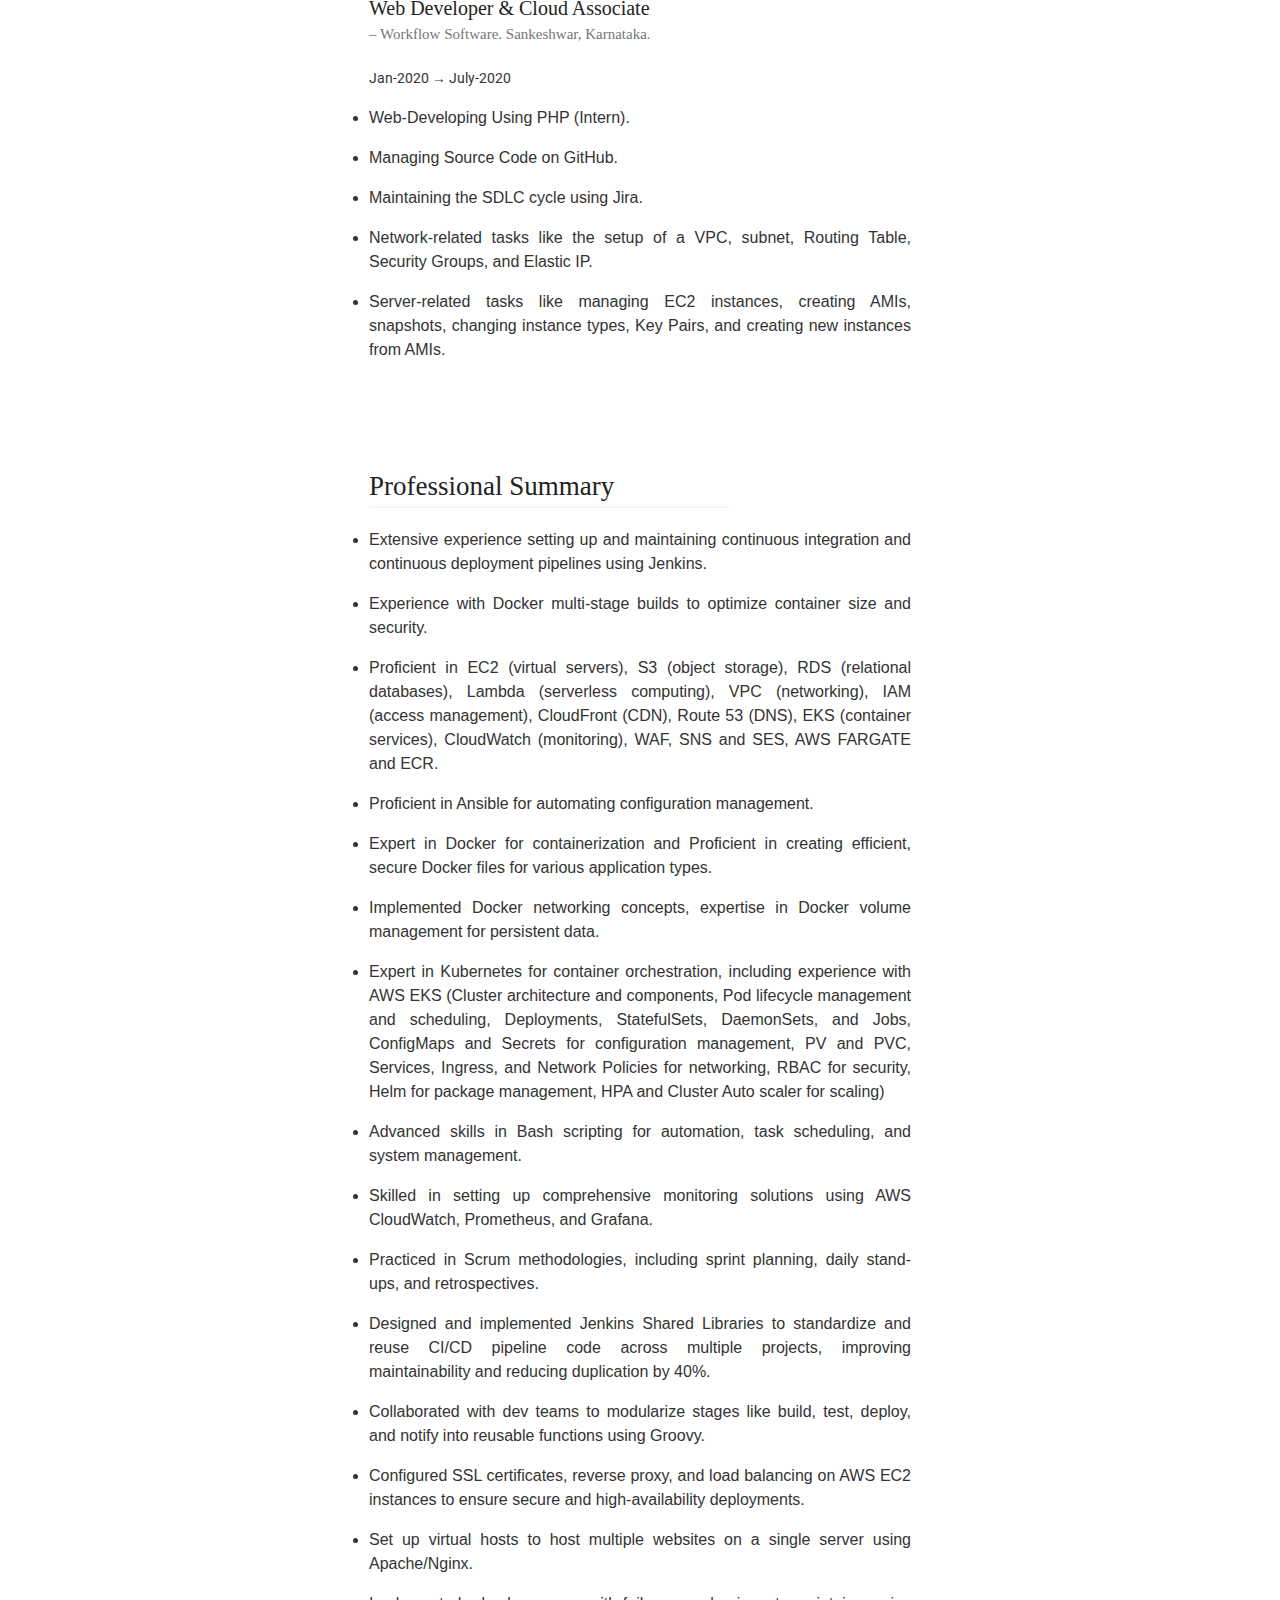
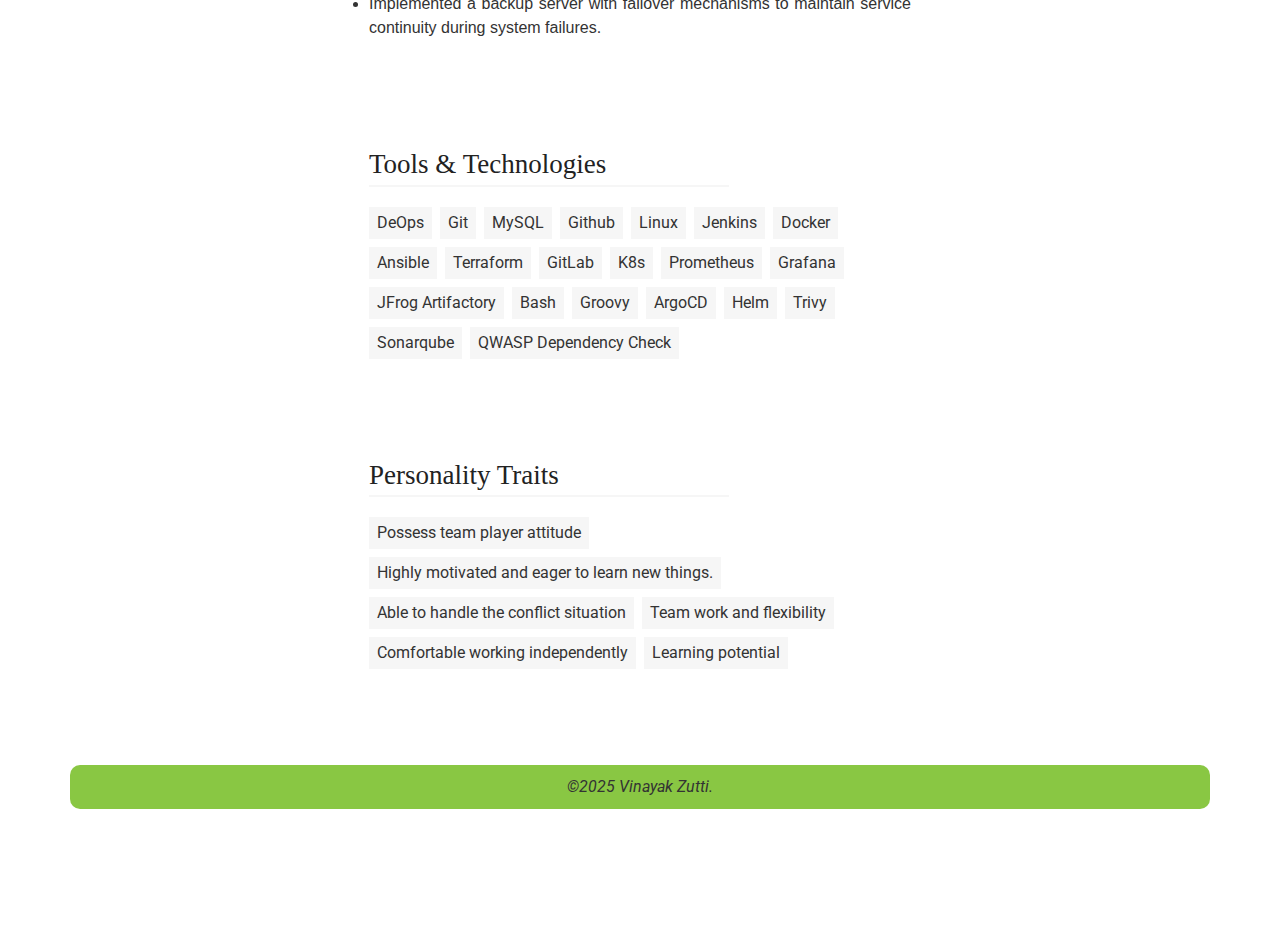
==== commit 3362cd34: "Update index.html" ====
--- a/index.html
+++ b/index.html
@@ -237,7 +237,7 @@
                 </section>
 
                 <section class="resume-info-section">
-                    <h2 id="ProfessionalSummery">Professional Summary</h2>
+                    <h2 id="ProfessionalSummary">Professional Summary</h2>
                     <div class="resume-info-section-block">
 
                         <p>
@@ -338,7 +338,7 @@
                         <a style="border-radius: 10px; color: #89c743;" href="#PersonalityTraits">Personality Traits</a>
                     </li>
                     <li>
-                        <a style="border-radius: 10px; color: #89c743;" href="#ProfessionalSummery">Professional Summery</a>
+                        <a style="border-radius: 10px; color: #89c743;" href="#ProfessionalSummary">Professional Summary</a>
                     </li>
                     <li>
                         <a style="border-radius: 15px; color: #fff;" class="btn" href="Follow_me.html">Follow me</a>
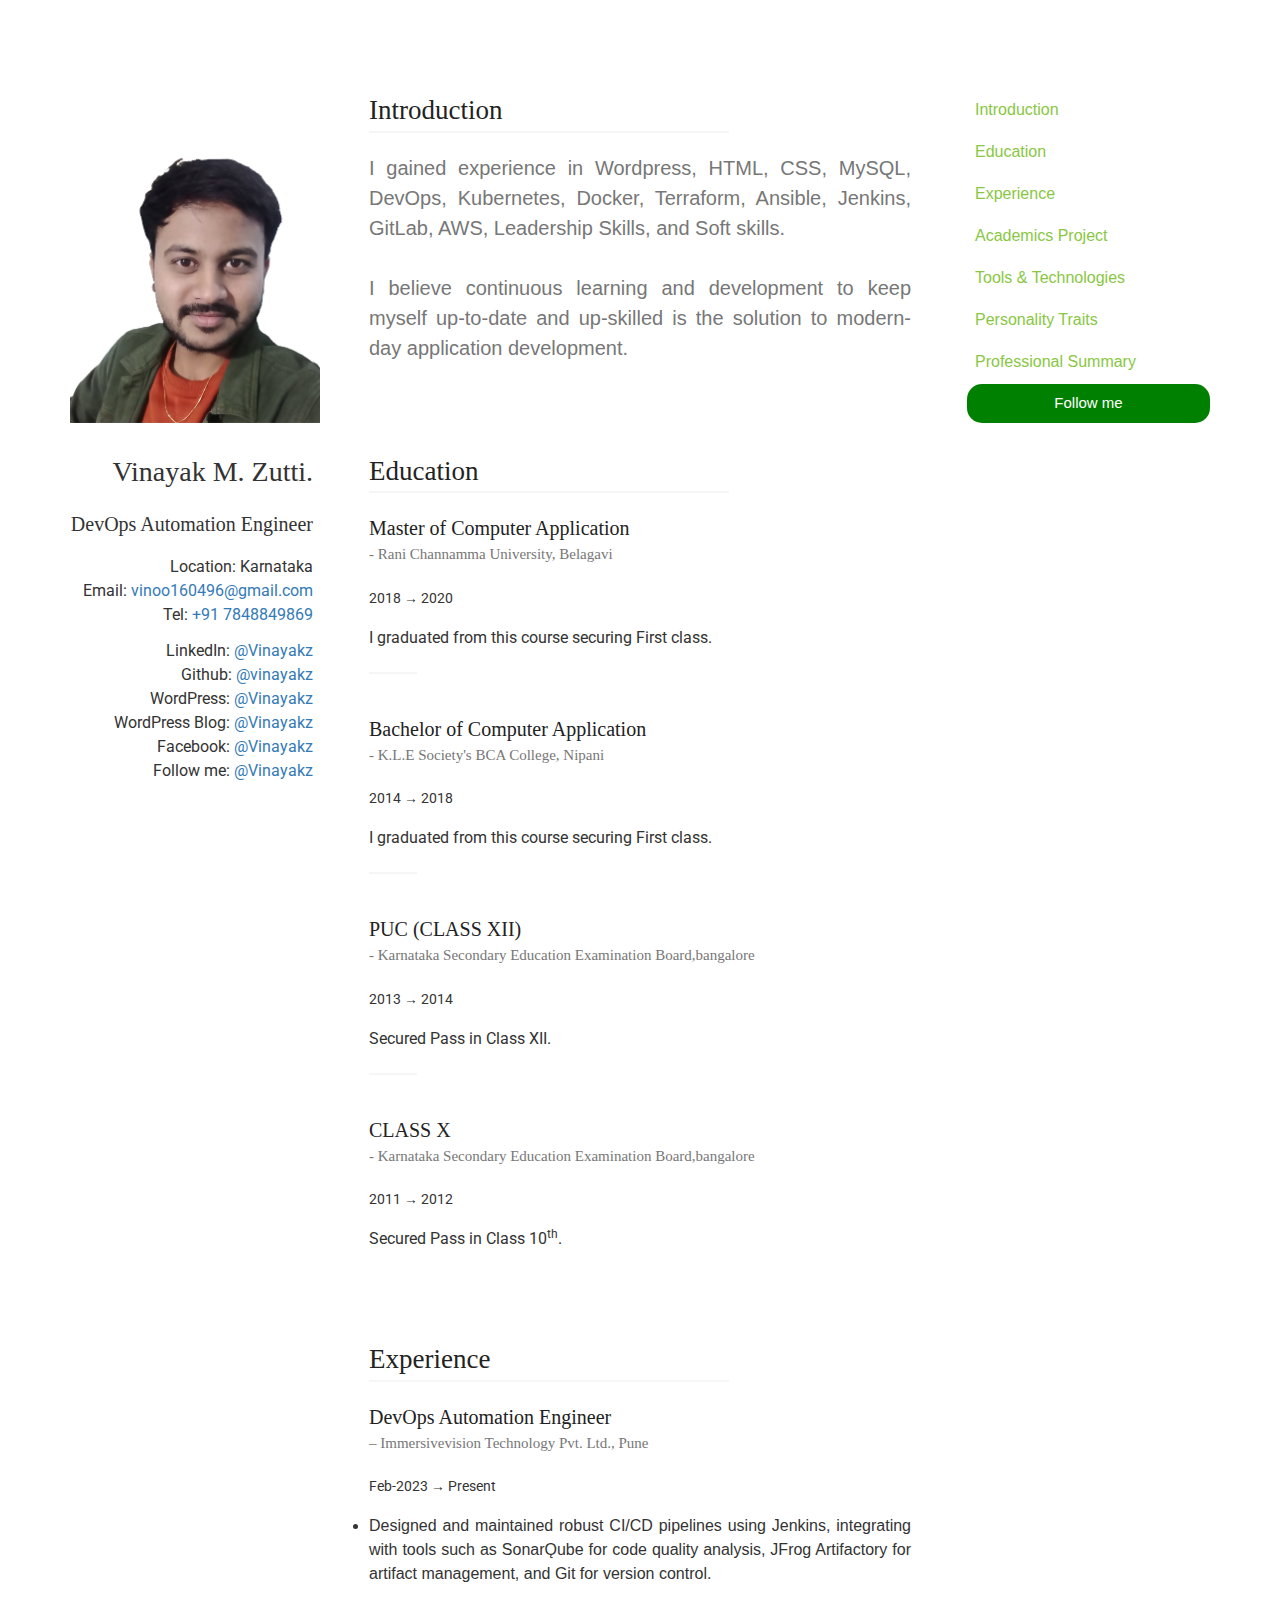
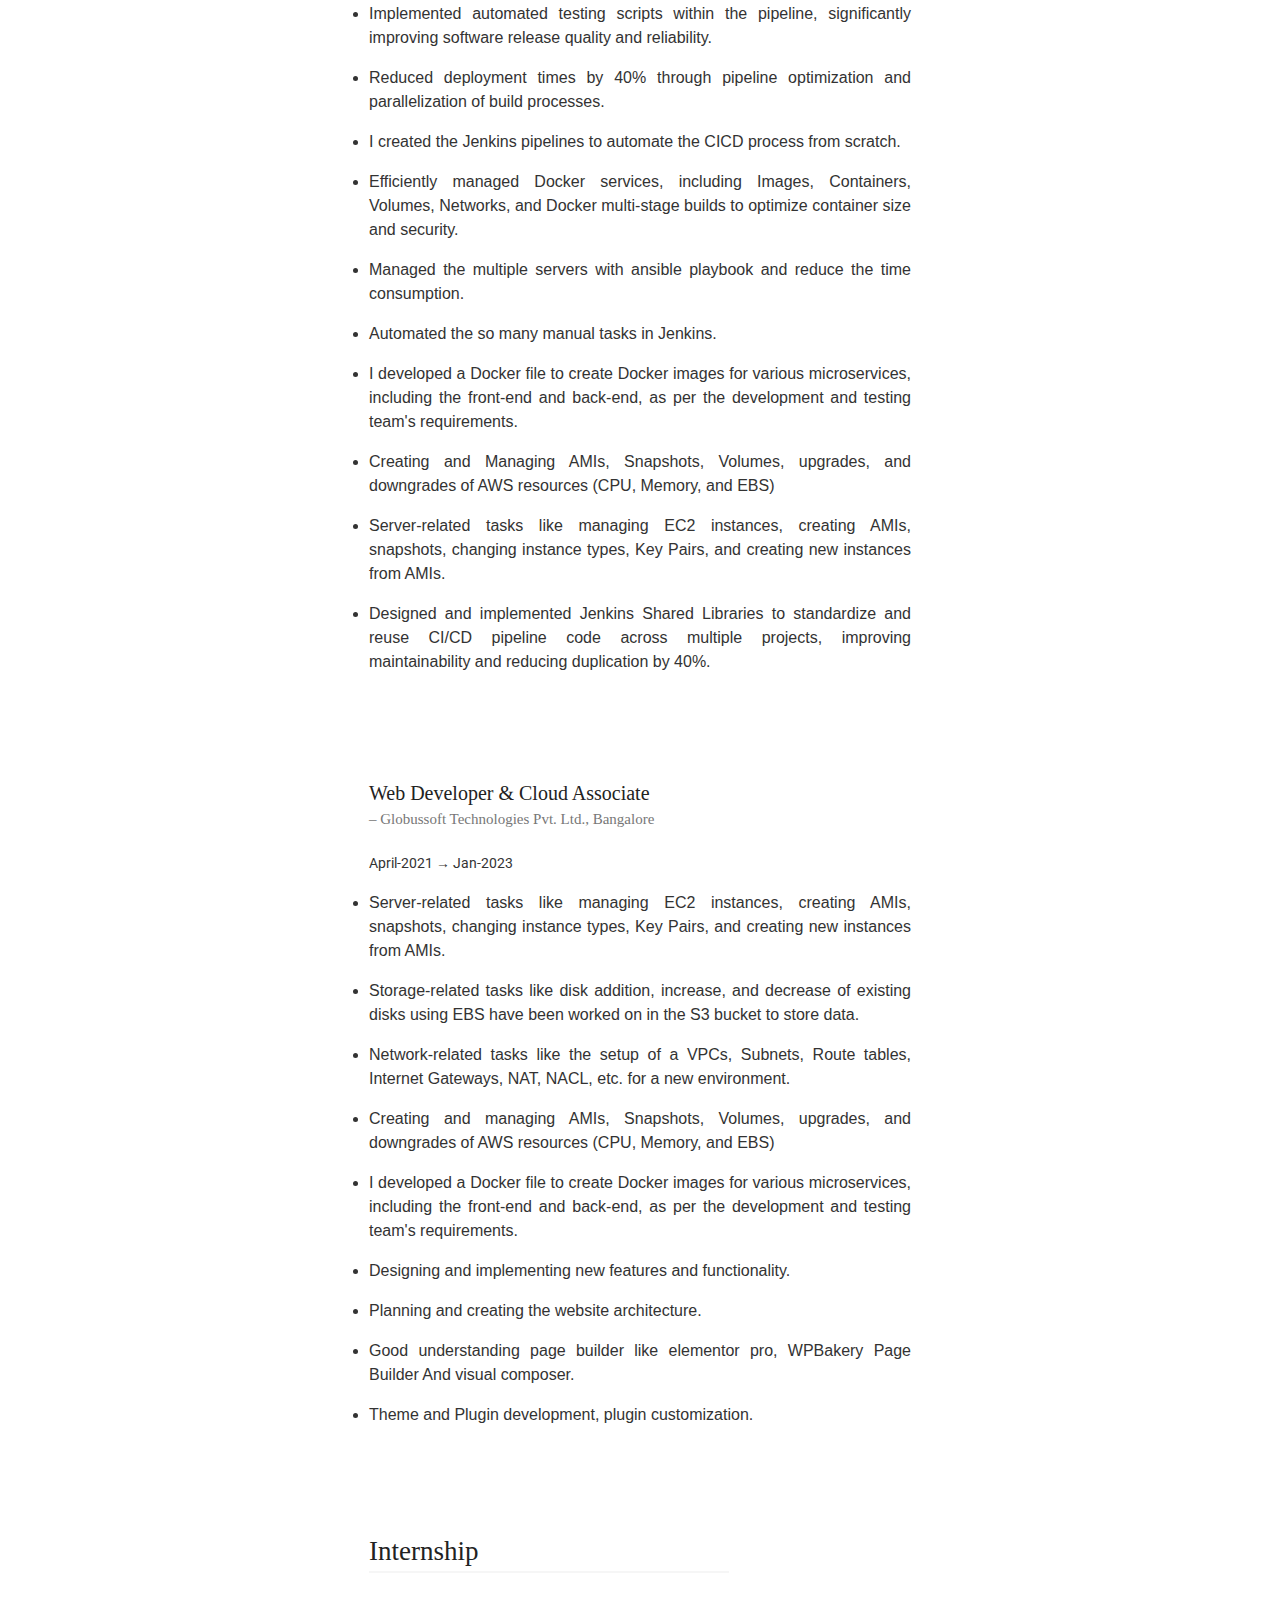
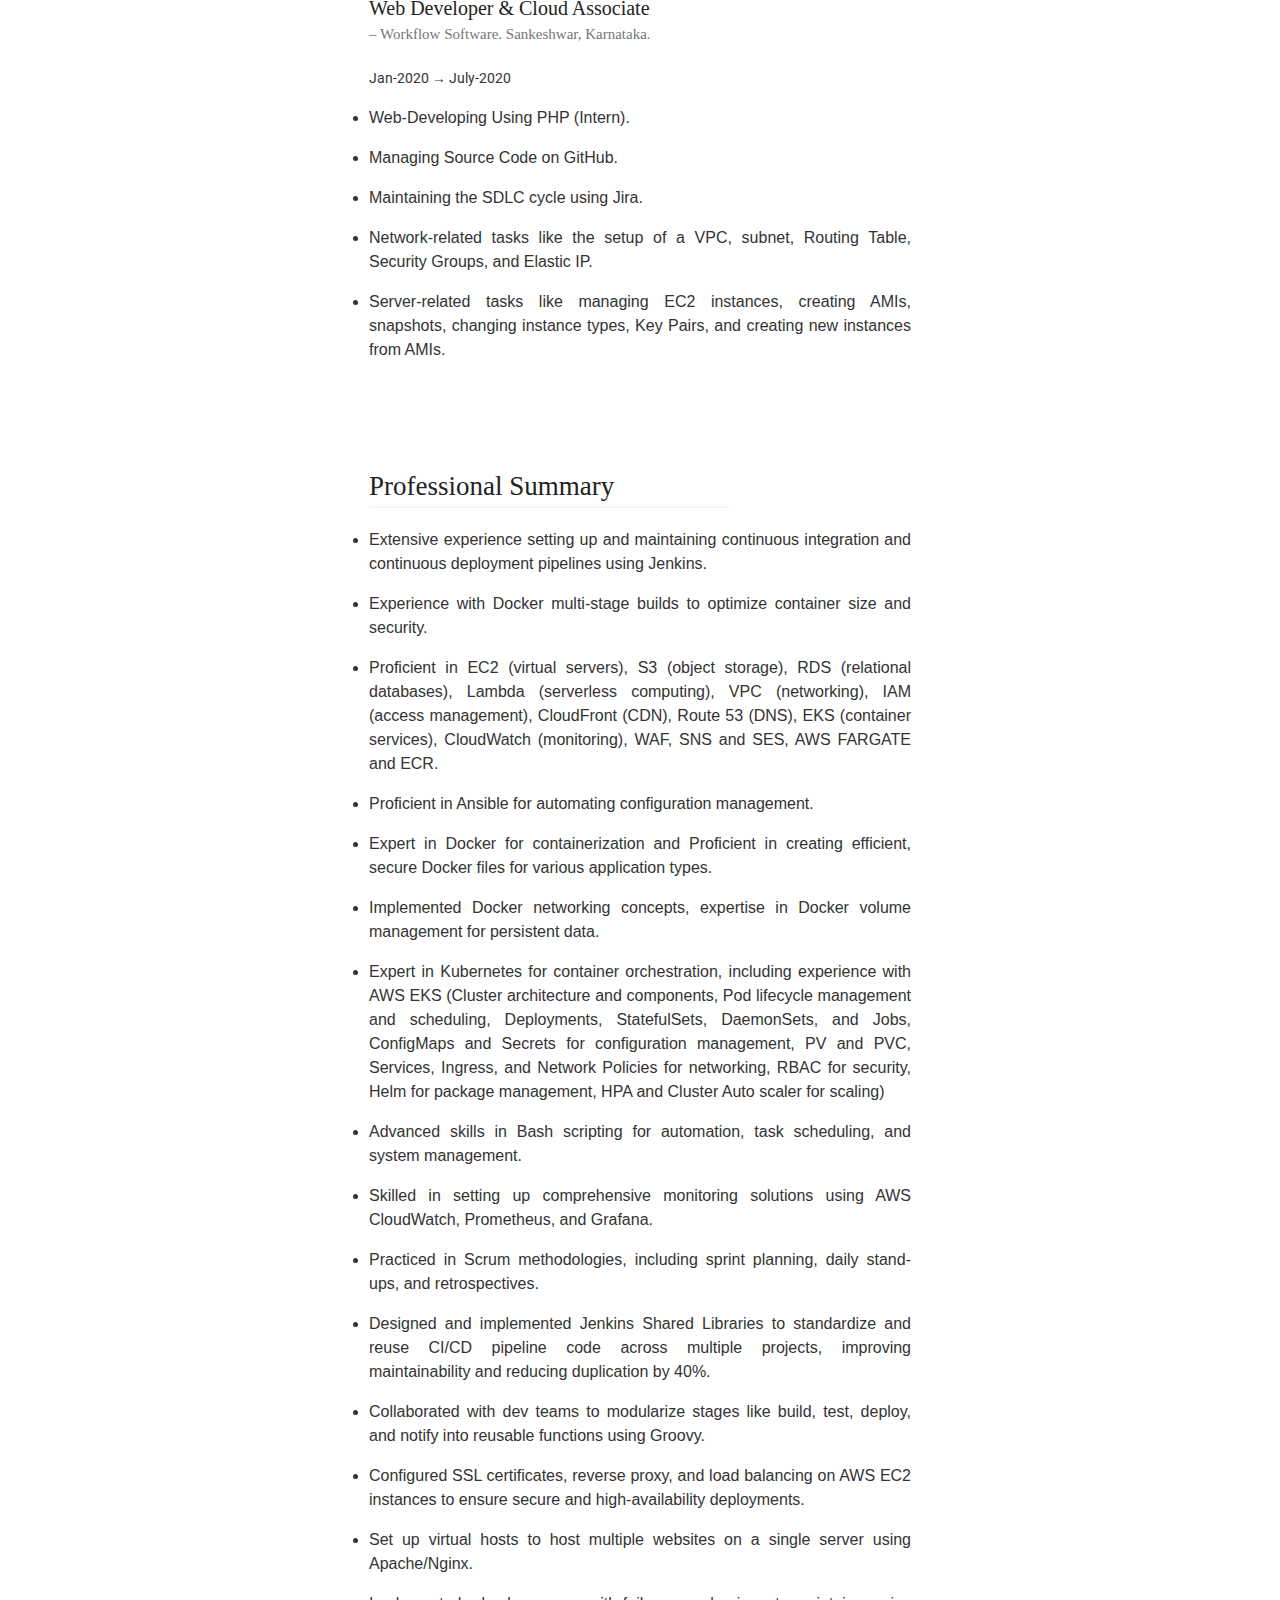
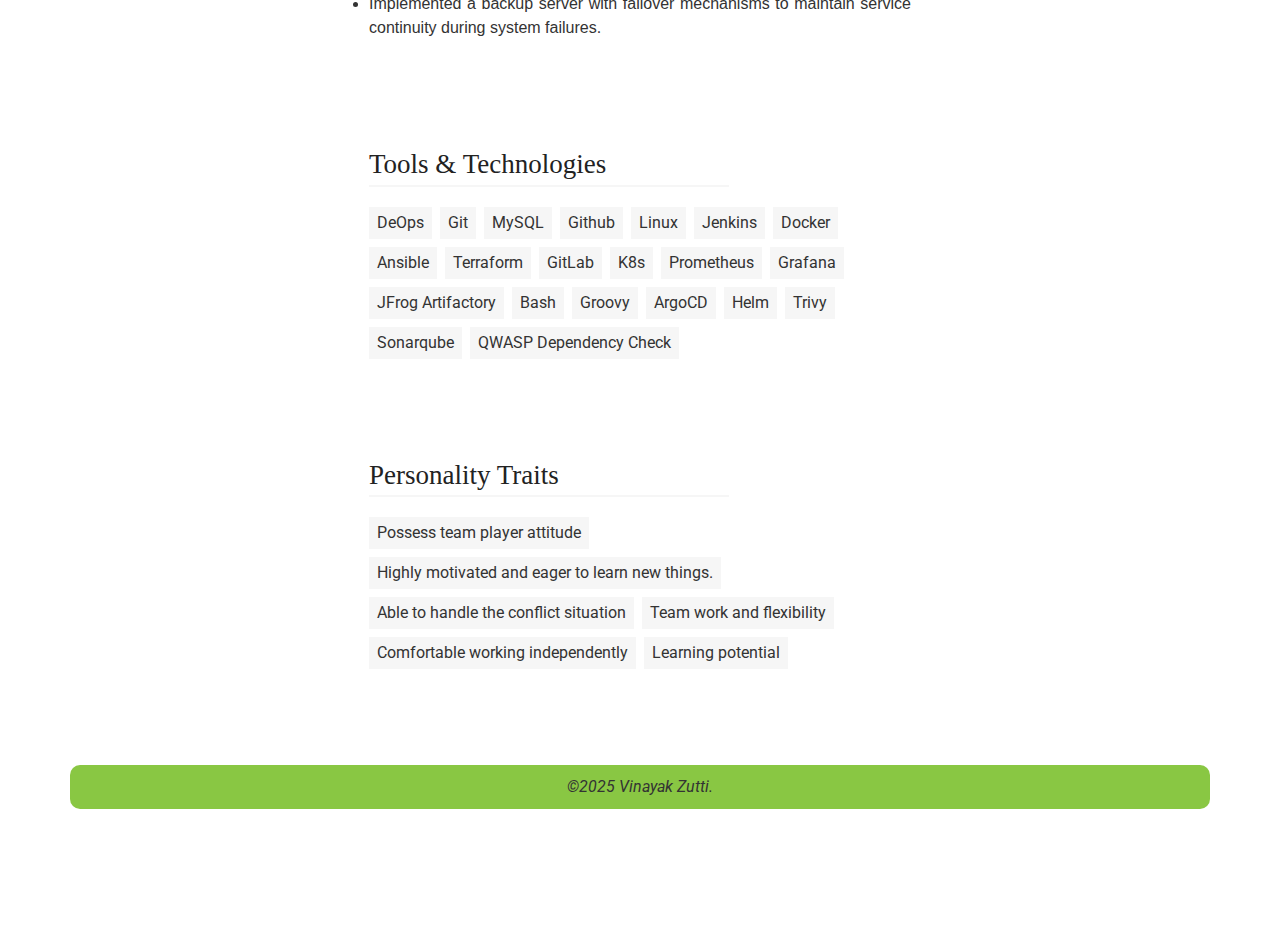
==== commit b83d140e: "Update index.html" ====
--- a/index.html
+++ b/index.html
@@ -23,6 +23,14 @@
       <script src="https://oss.maxcdn.com/respond/1.4.2/respond.min.js"></script>
     <![endif]-->
 <script src="styles/prompt.js"></script>
+<style>
+    @media screen and (max-width: 480px) {
+        .vm{
+            width: 400px;
+            margin-left: -17px;
+        }
+    }
+</style>
 
 </head>
 
@@ -33,7 +41,7 @@
         <div class="row">
             <div class="col-xs-12 col-sm-4 col-md-3 resume-profile">
 
-                <img src="./vinayak_profile.jpg" class="img-thumbnail" alt="Vinayak M. Zutti." width="250">
+                <img class="vm" src="./vinayak_profile.jpg" class="img-thumbnail" alt="Vinayak M. Zutti." width="250">
                 <p style="font-family: 'Times New Roman', Times, serif; font-size: 21pt;">Vinayak M. Zutti.</p>
                 <p style="font-family: 'Times New Roman', Times, serif; font-size: 15pt;">DevOps Automation Engineer</p>
 
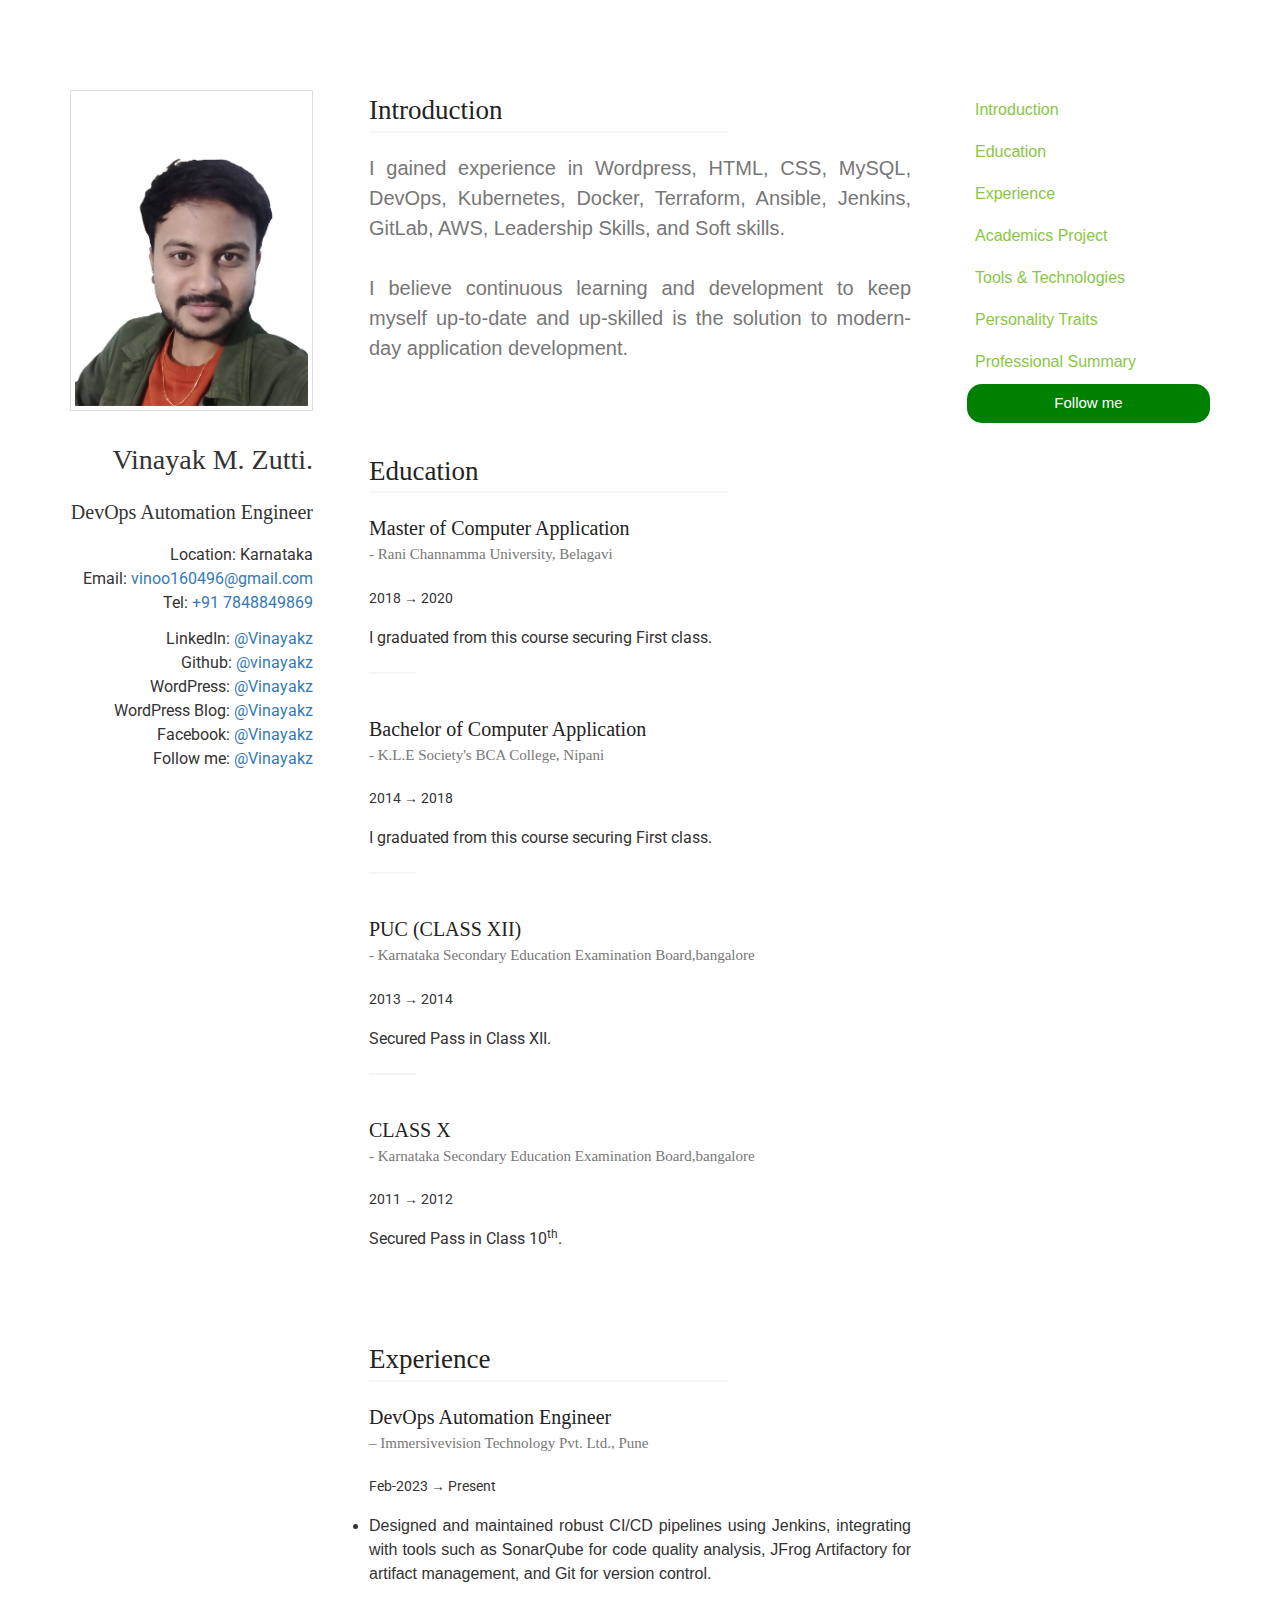
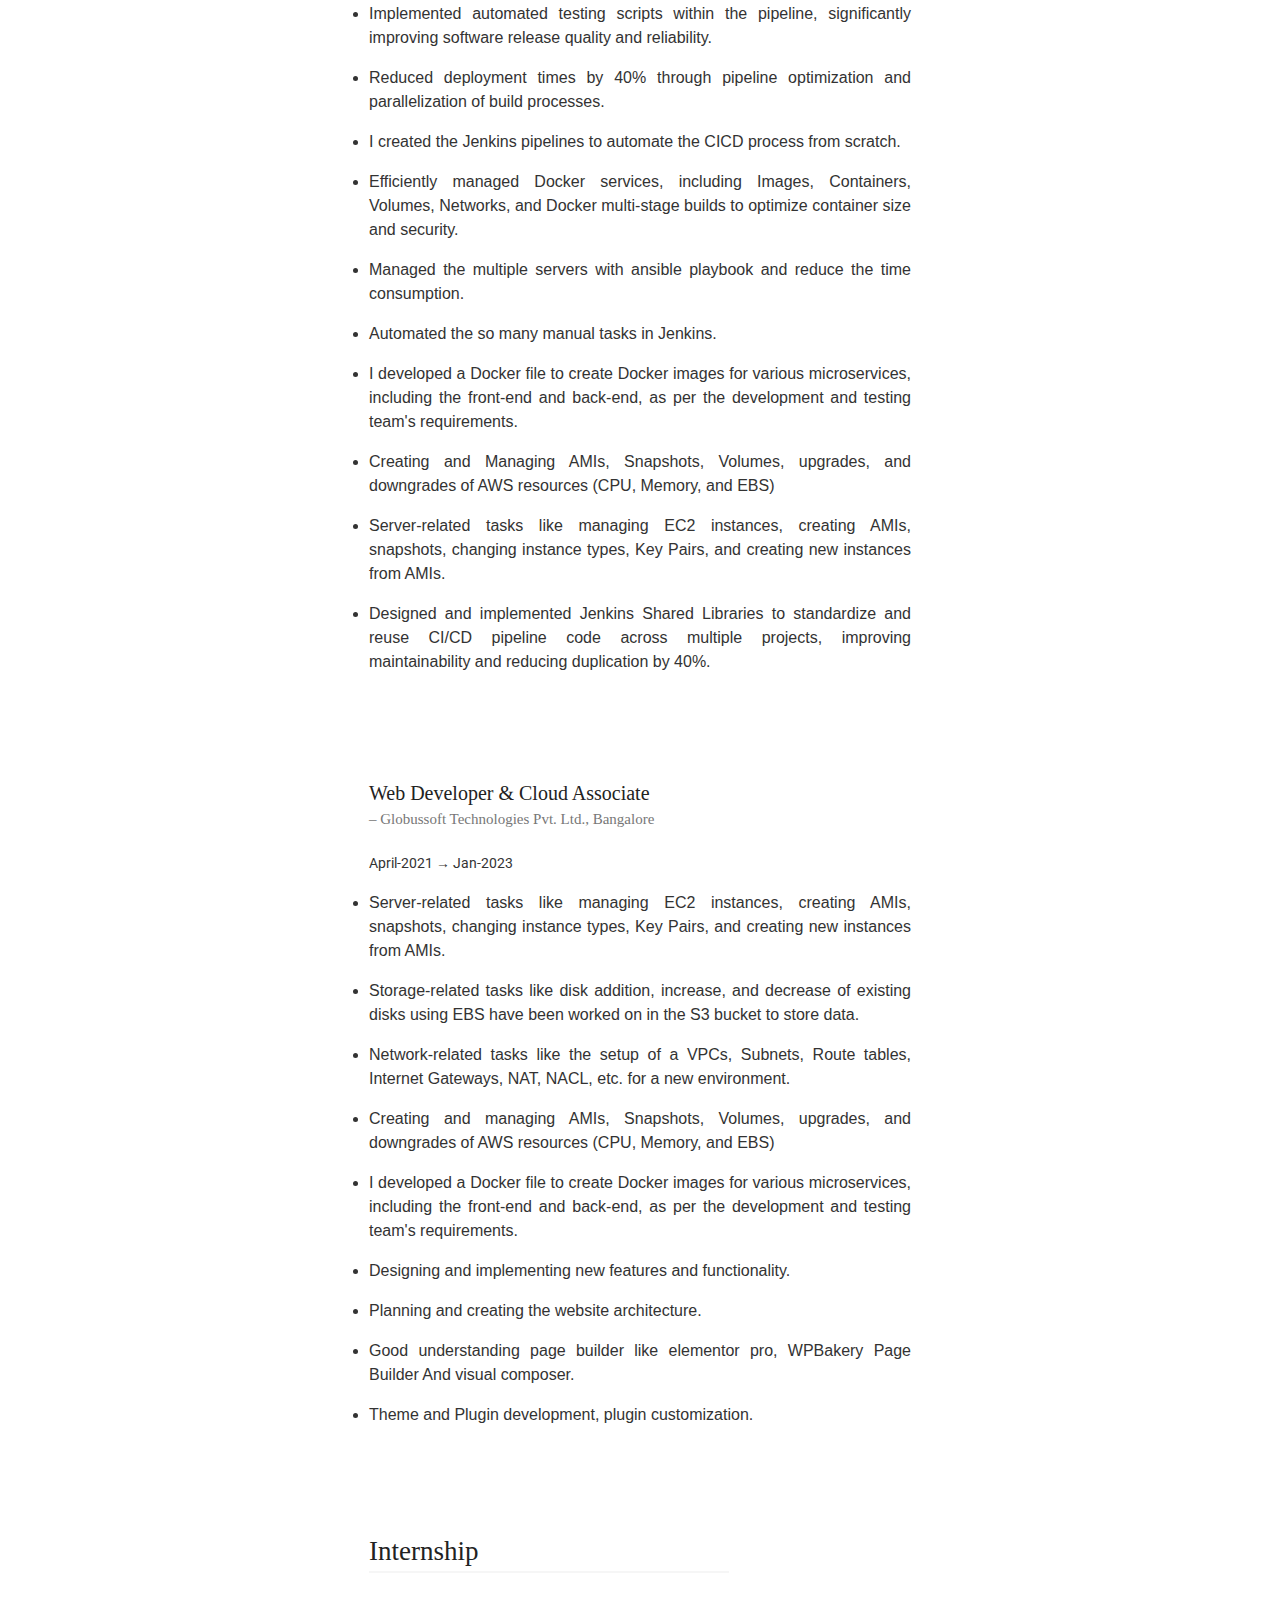
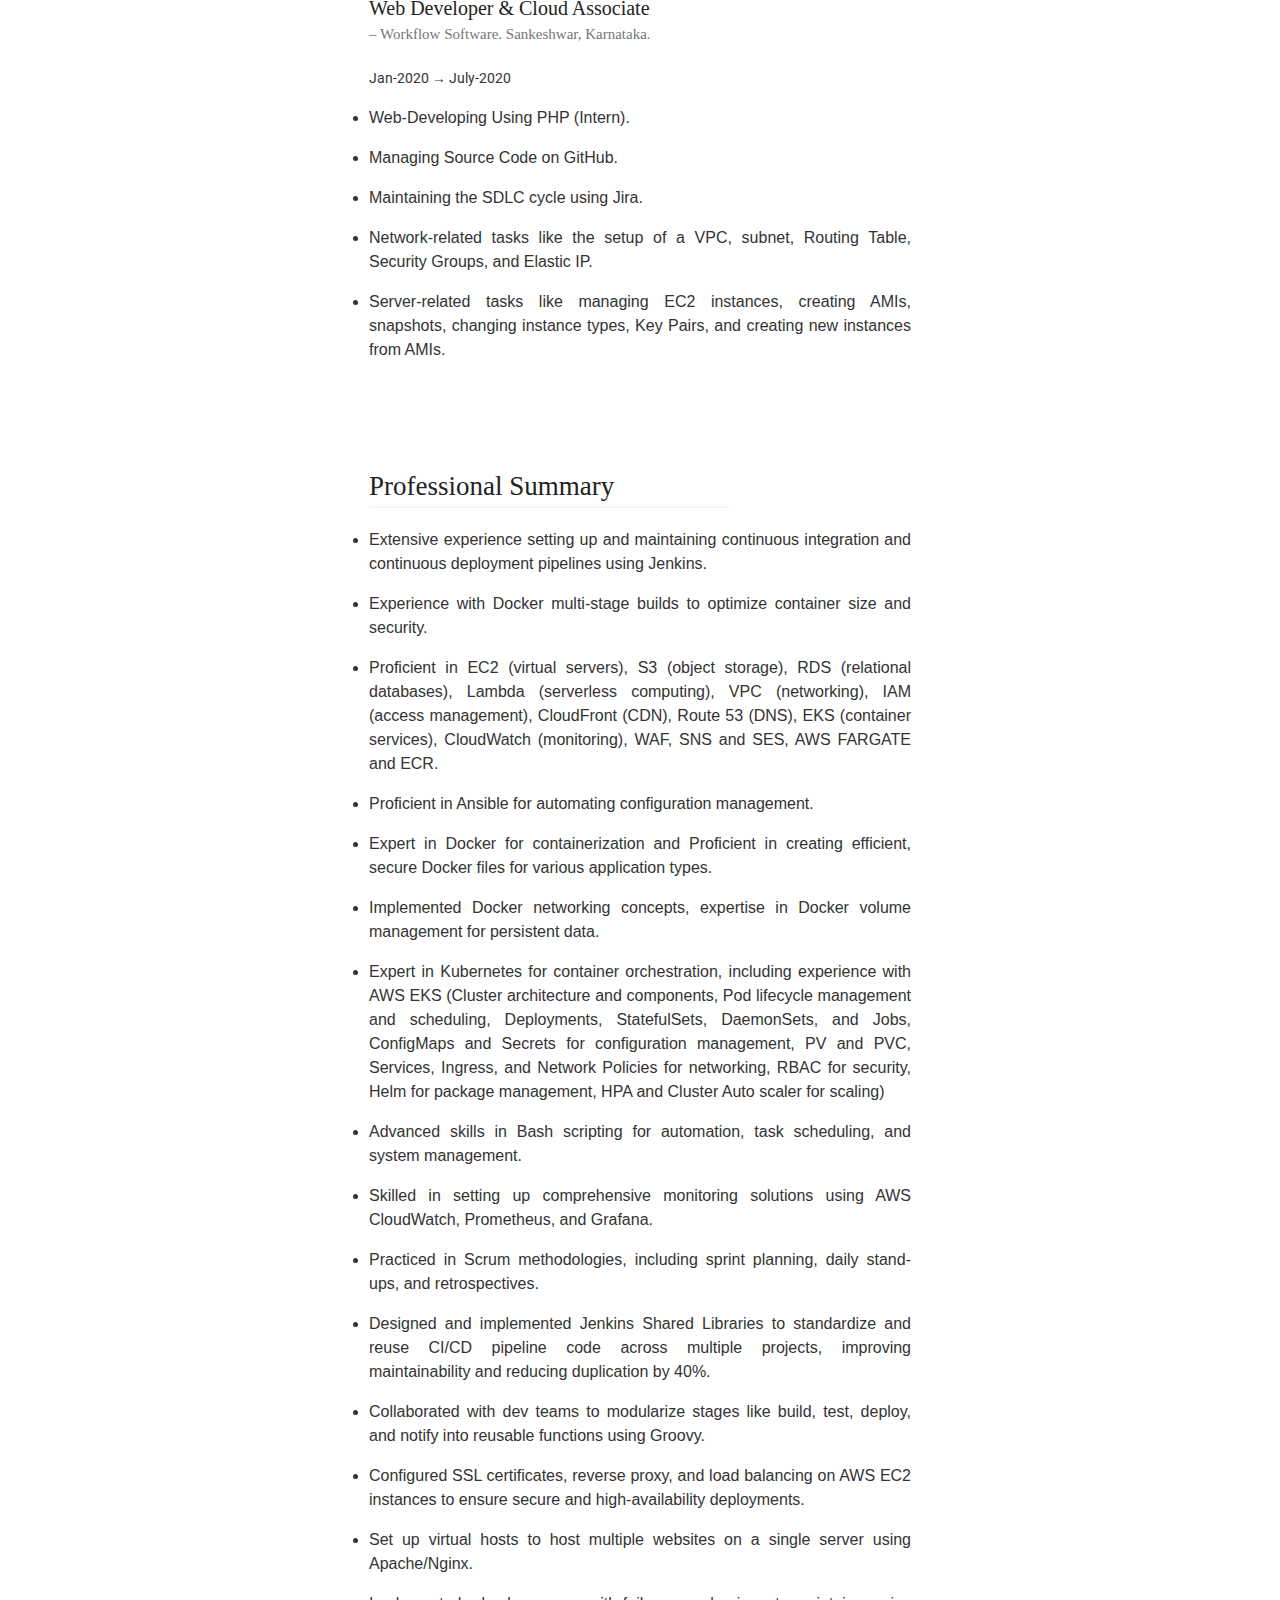
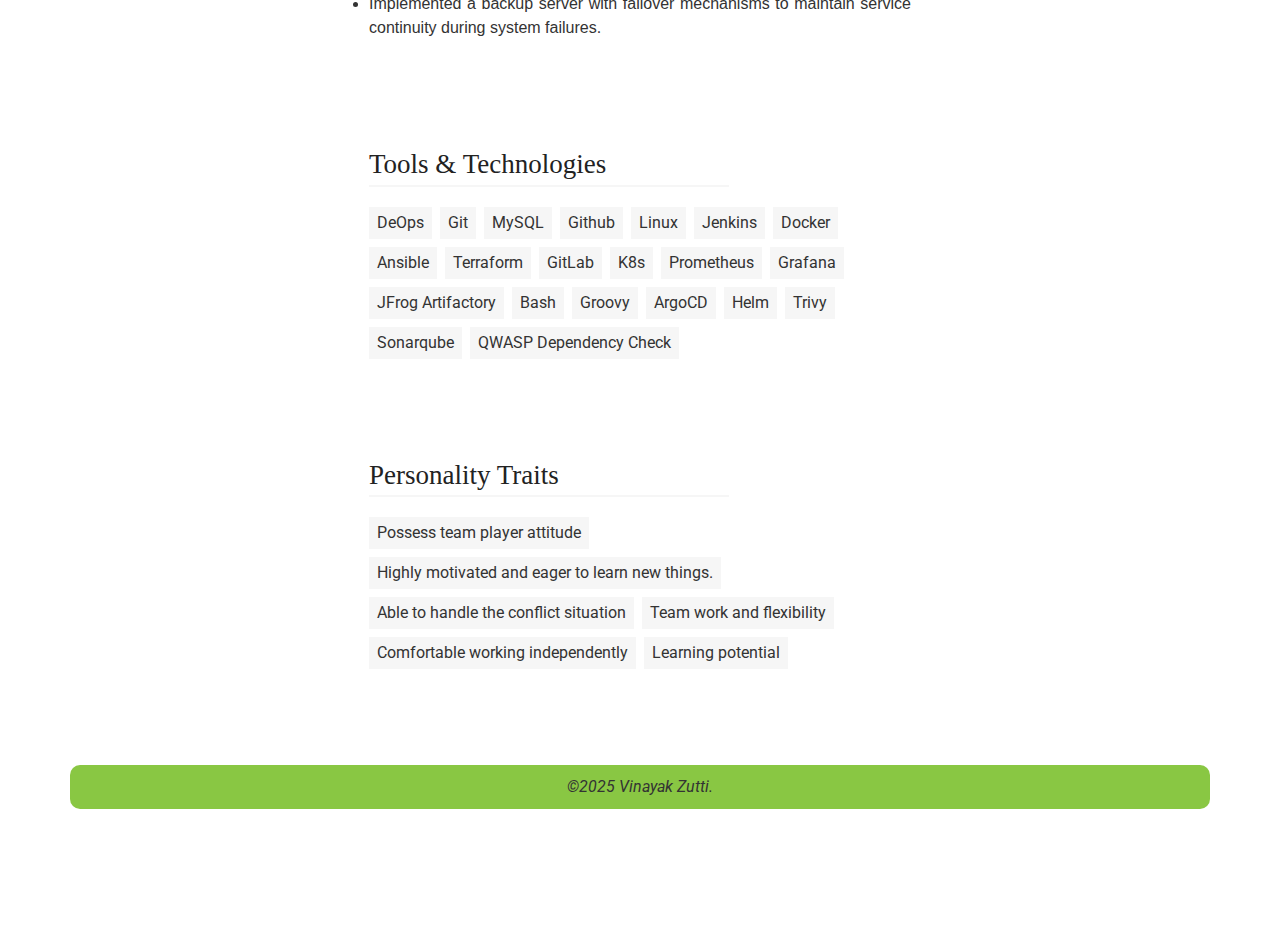
==== commit bc03f047: "Update index.html" ====
--- a/index.html
+++ b/index.html
@@ -25,7 +25,7 @@
 <script src="styles/prompt.js"></script>
 <style>
     @media screen and (max-width: 480px) {
-        .vm{
+        .img-thumbnail{
             width: 400px;
             margin-left: -17px;
         }
@@ -41,7 +41,7 @@
         <div class="row">
             <div class="col-xs-12 col-sm-4 col-md-3 resume-profile">
 
-                <img class="vm" src="./vinayak_profile.jpg" class="img-thumbnail" alt="Vinayak M. Zutti." width="250">
+                <img  src="./vinayak_profile.jpg" class="img-thumbnail" alt="Vinayak M. Zutti." width="250">
                 <p style="font-family: 'Times New Roman', Times, serif; font-size: 21pt;">Vinayak M. Zutti.</p>
                 <p style="font-family: 'Times New Roman', Times, serif; font-size: 15pt;">DevOps Automation Engineer</p>
 
